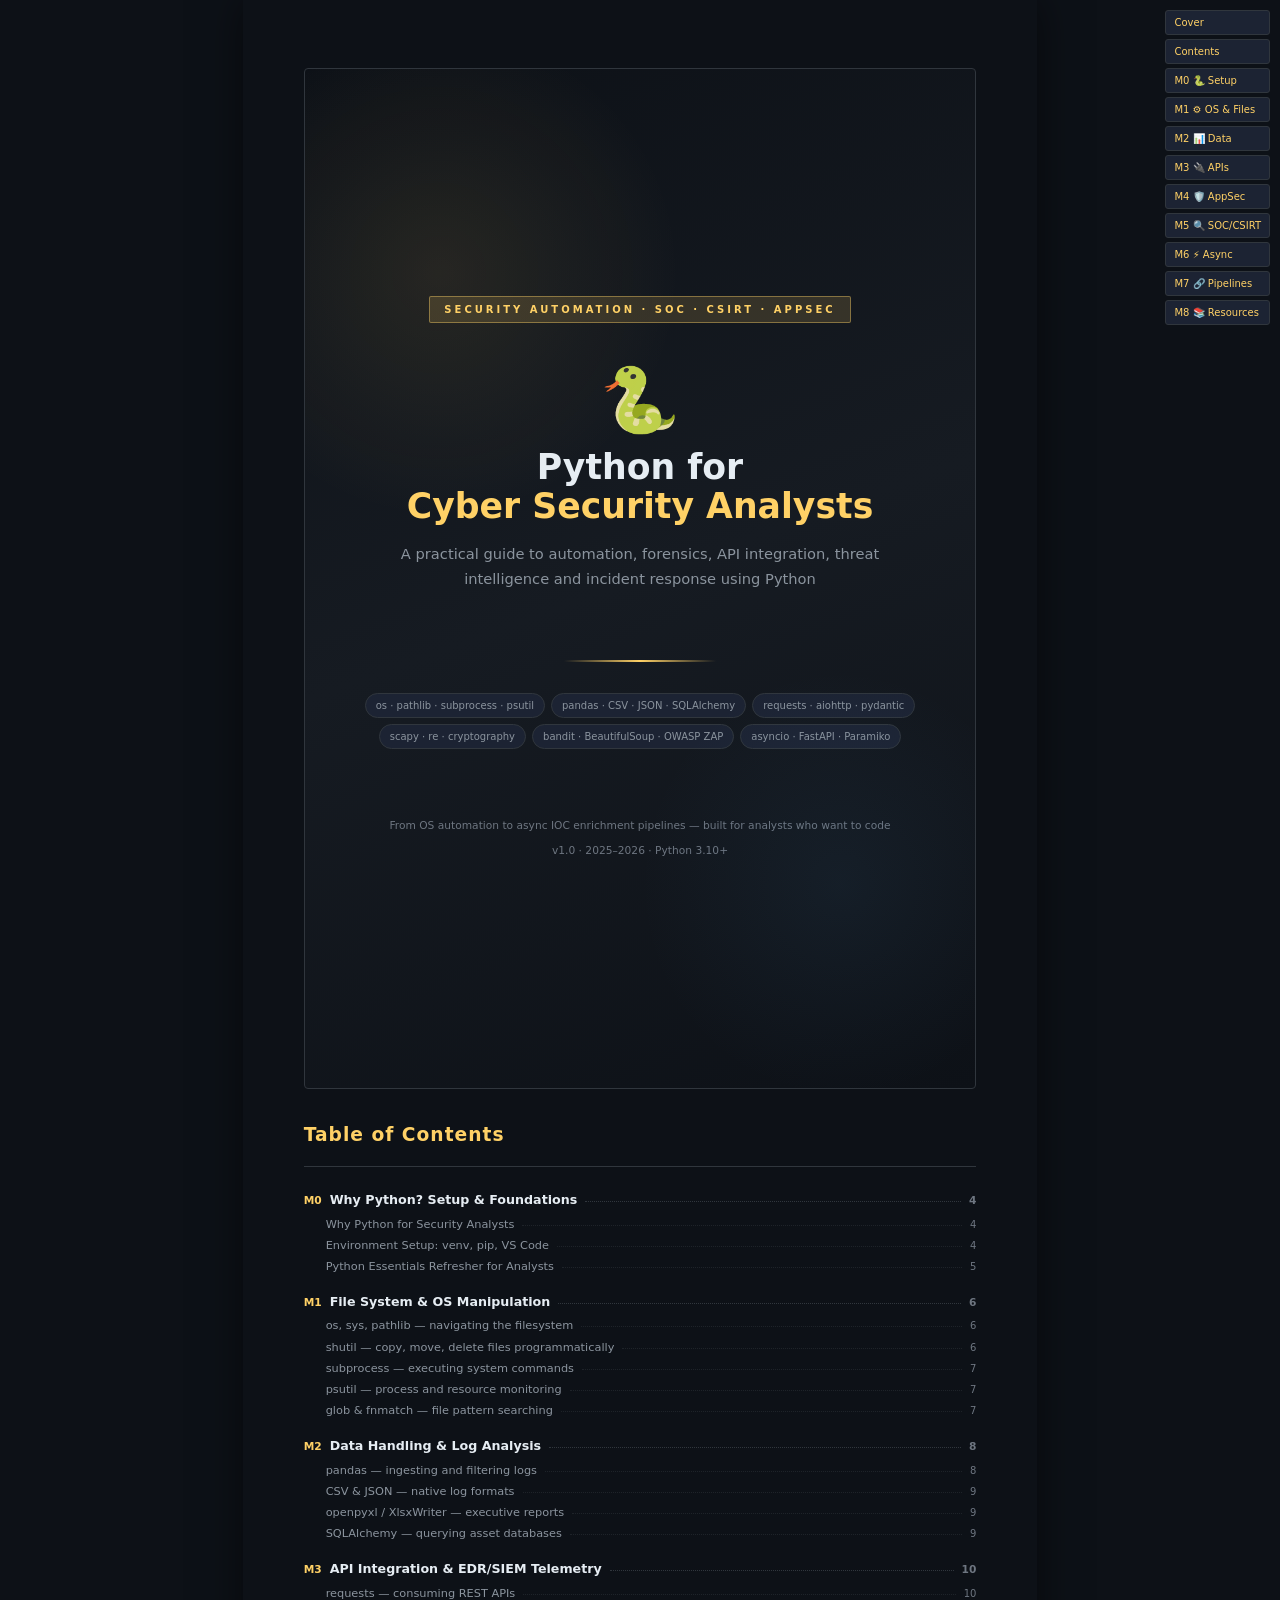
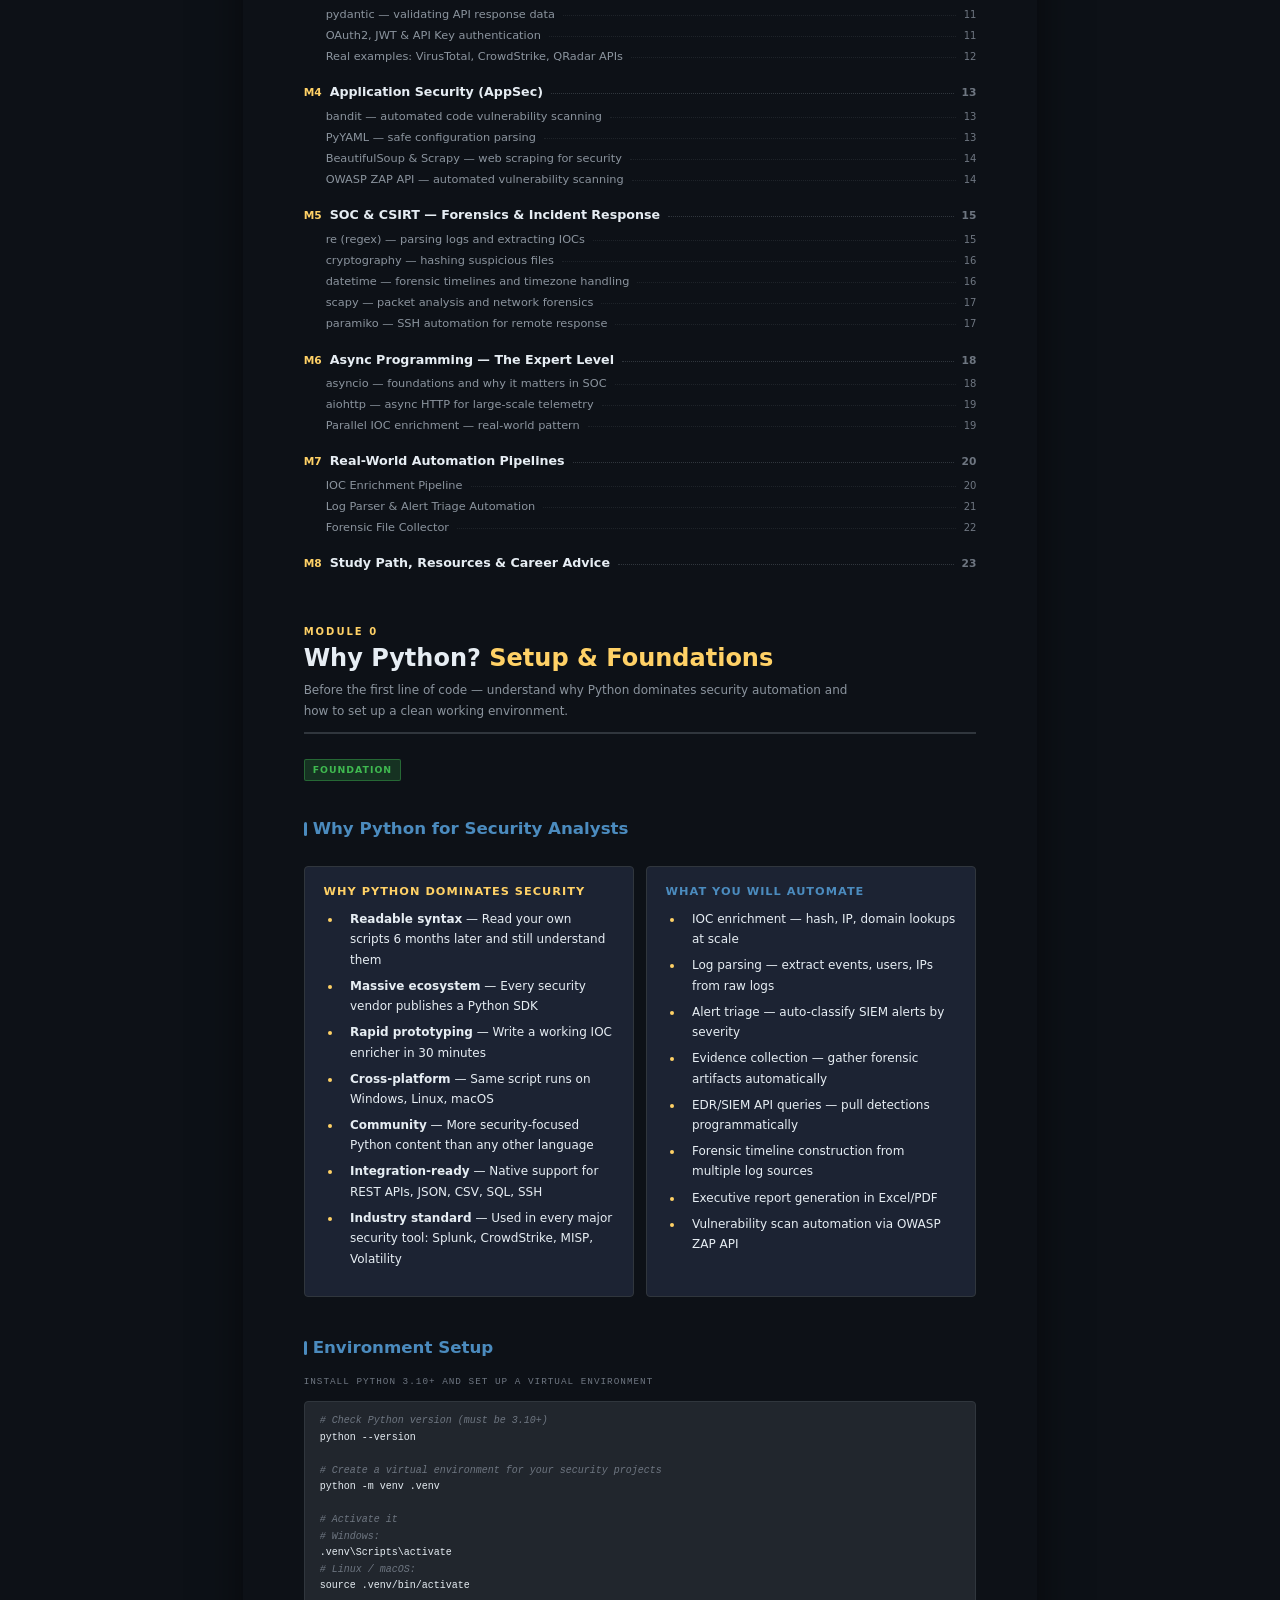
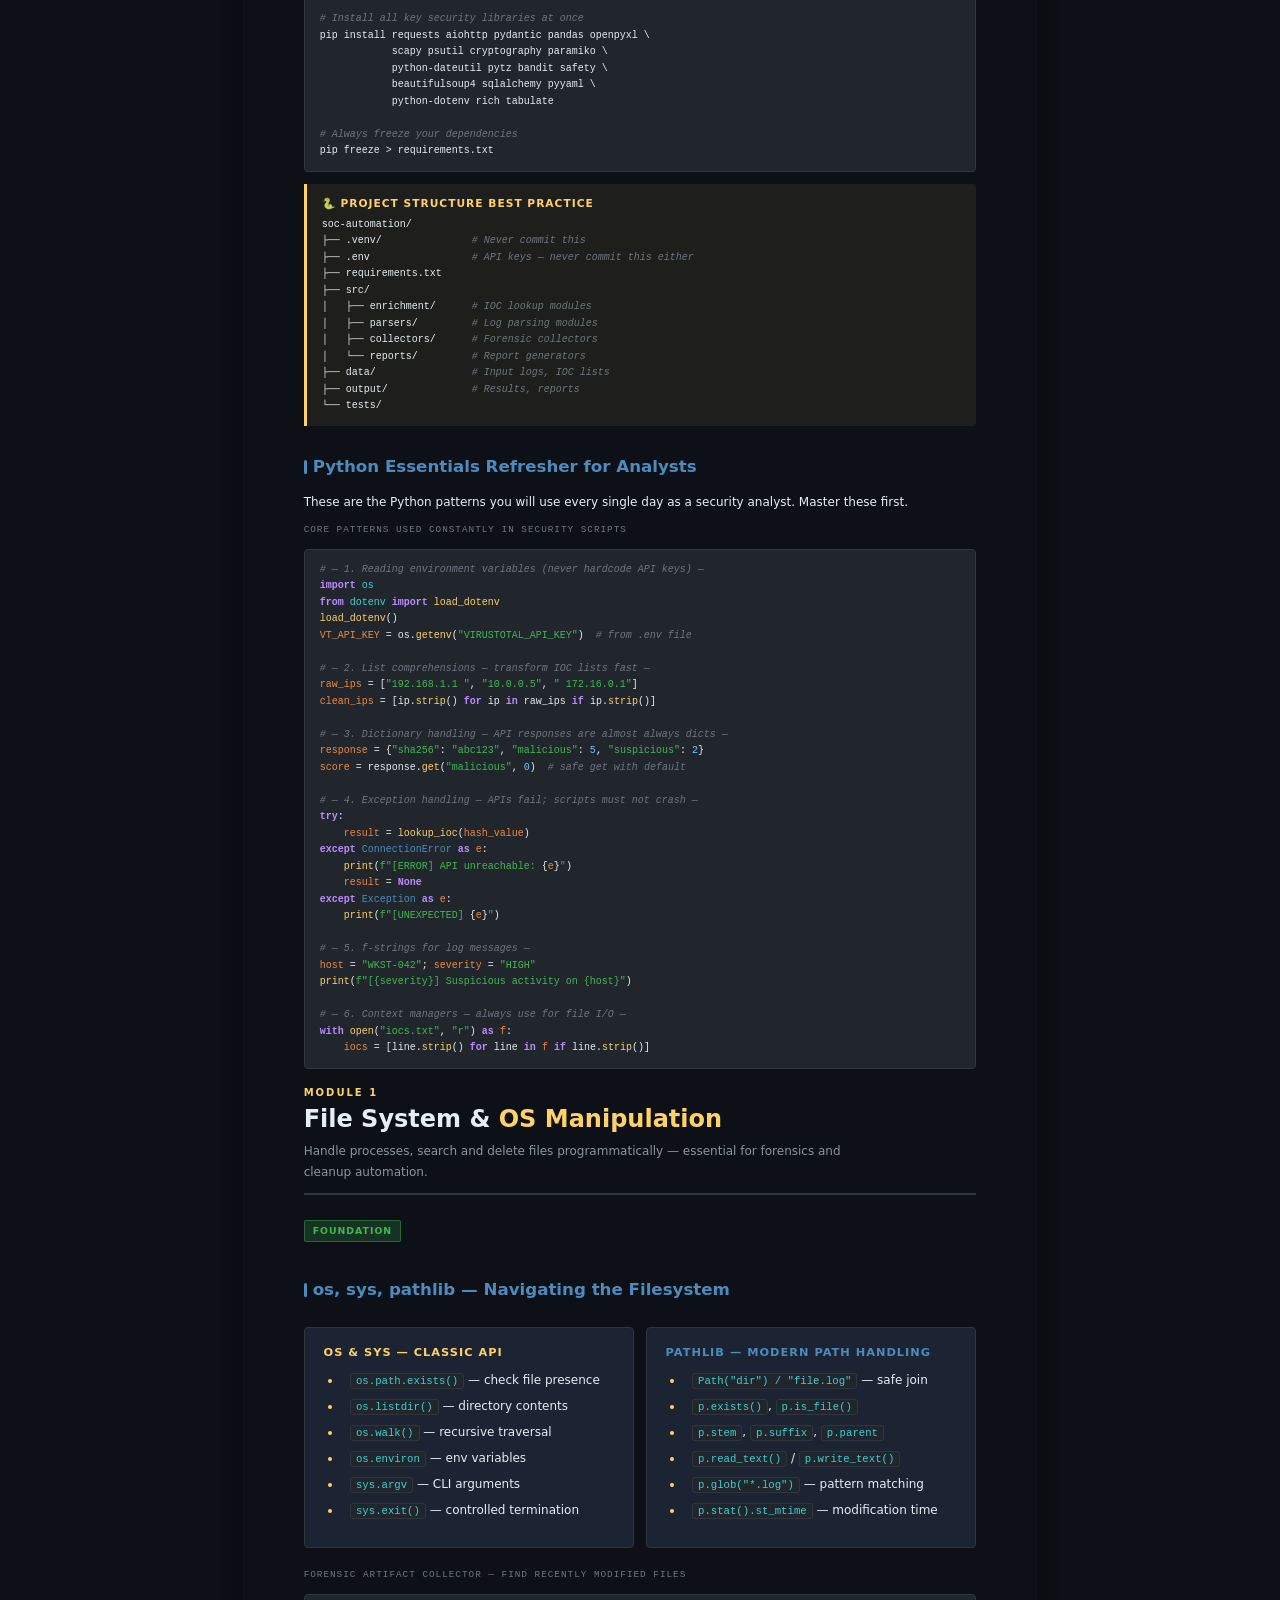
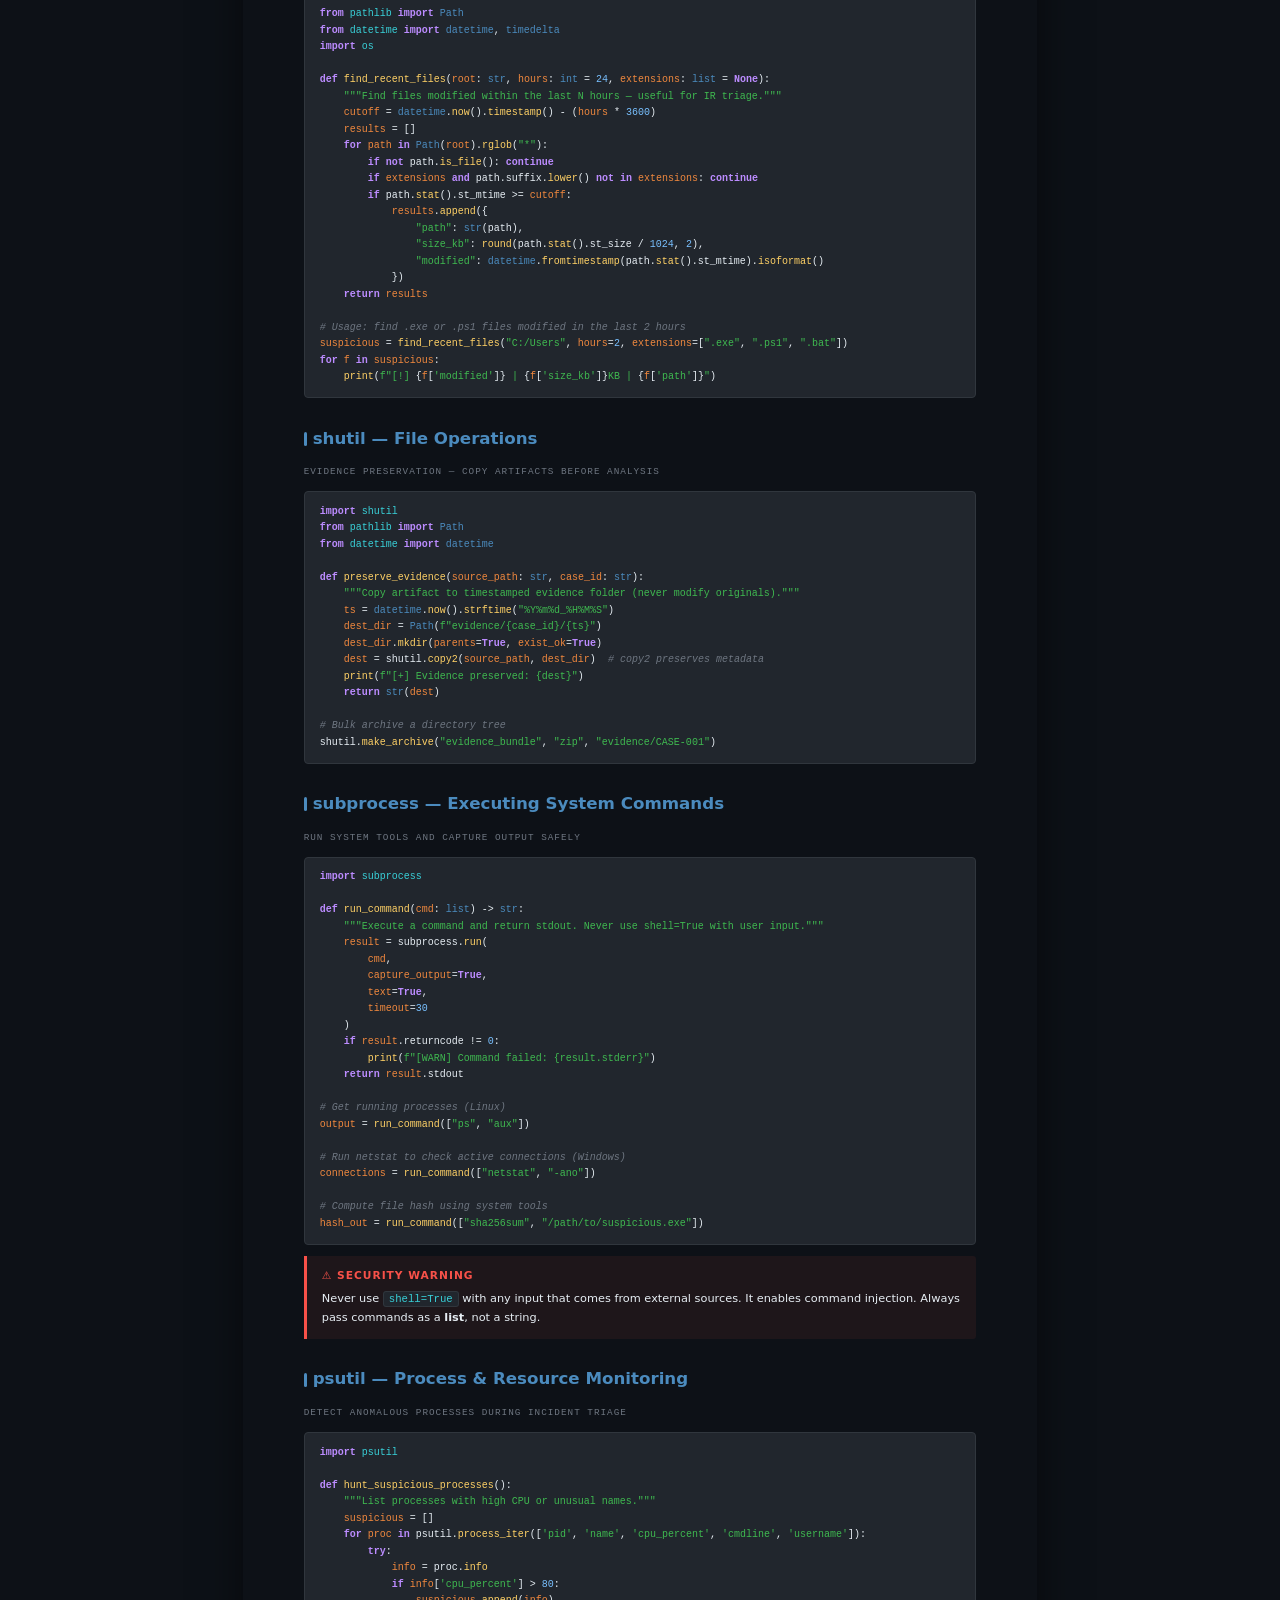
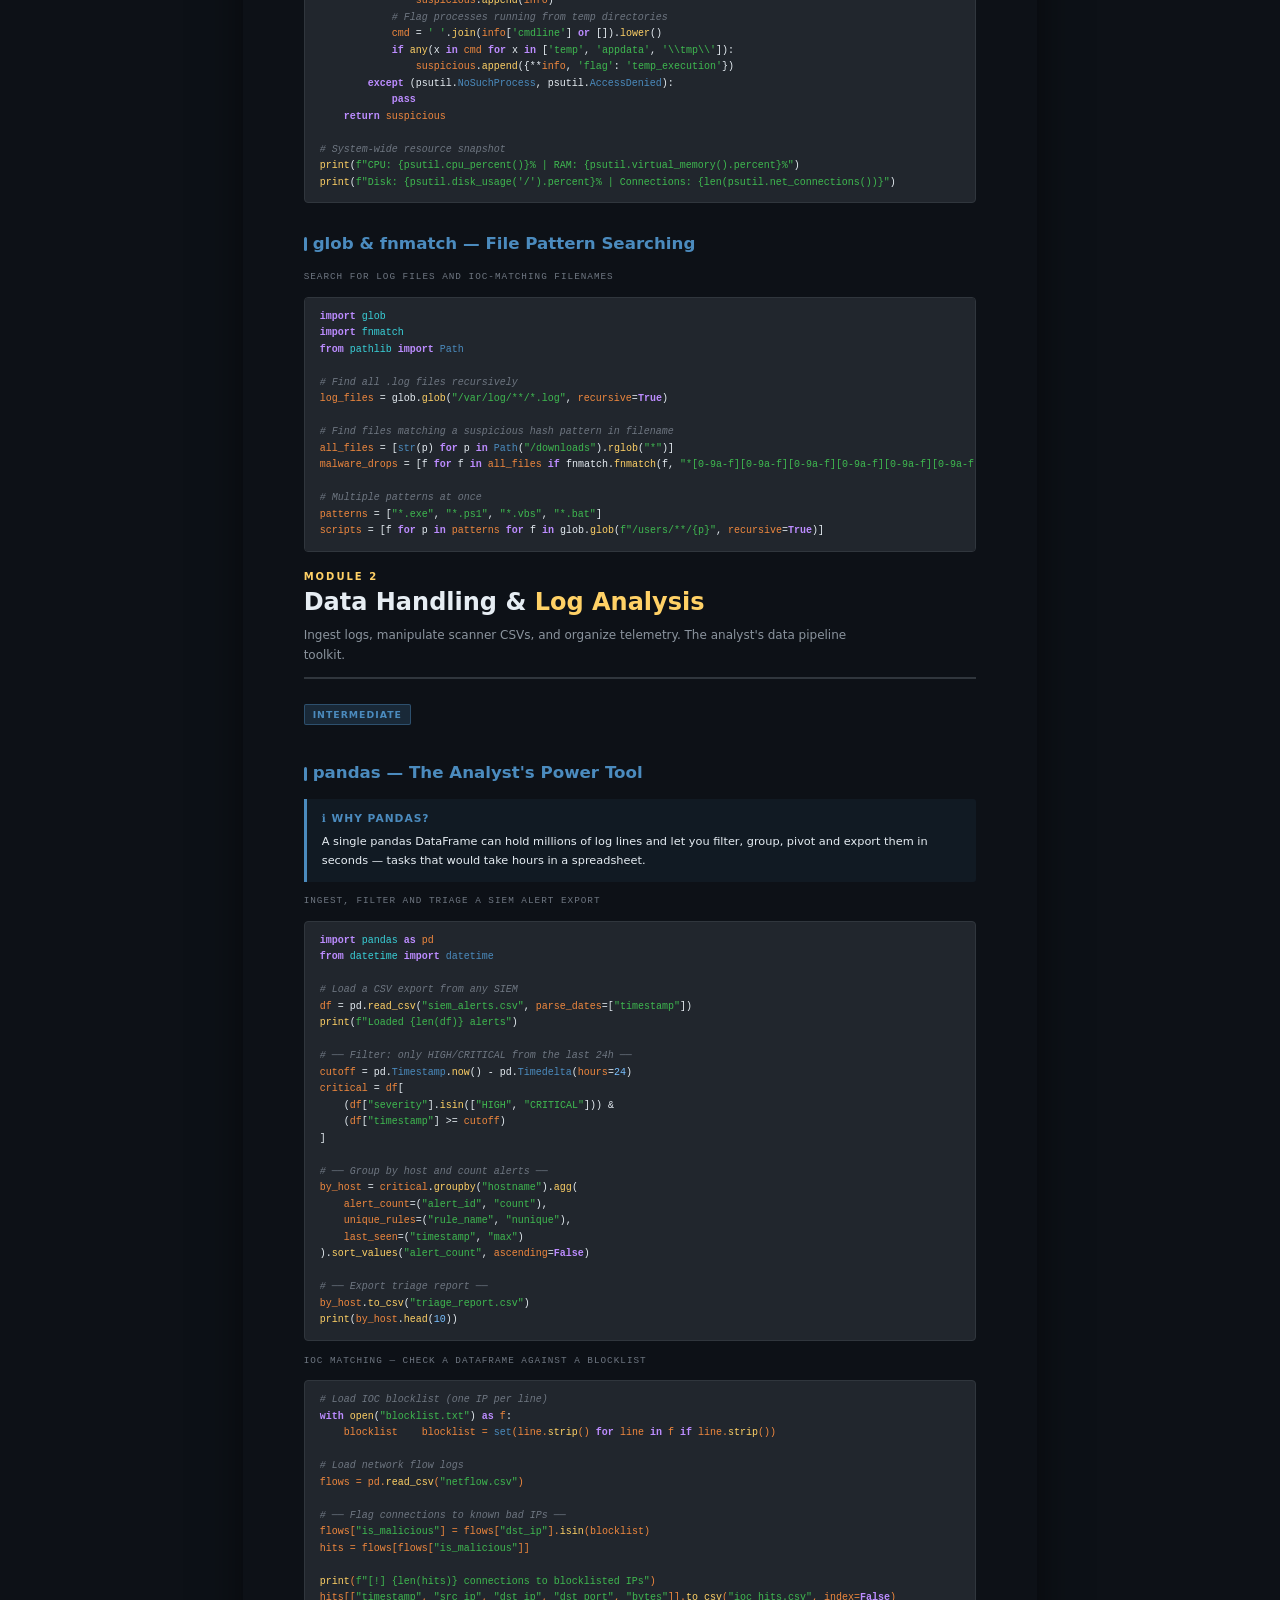
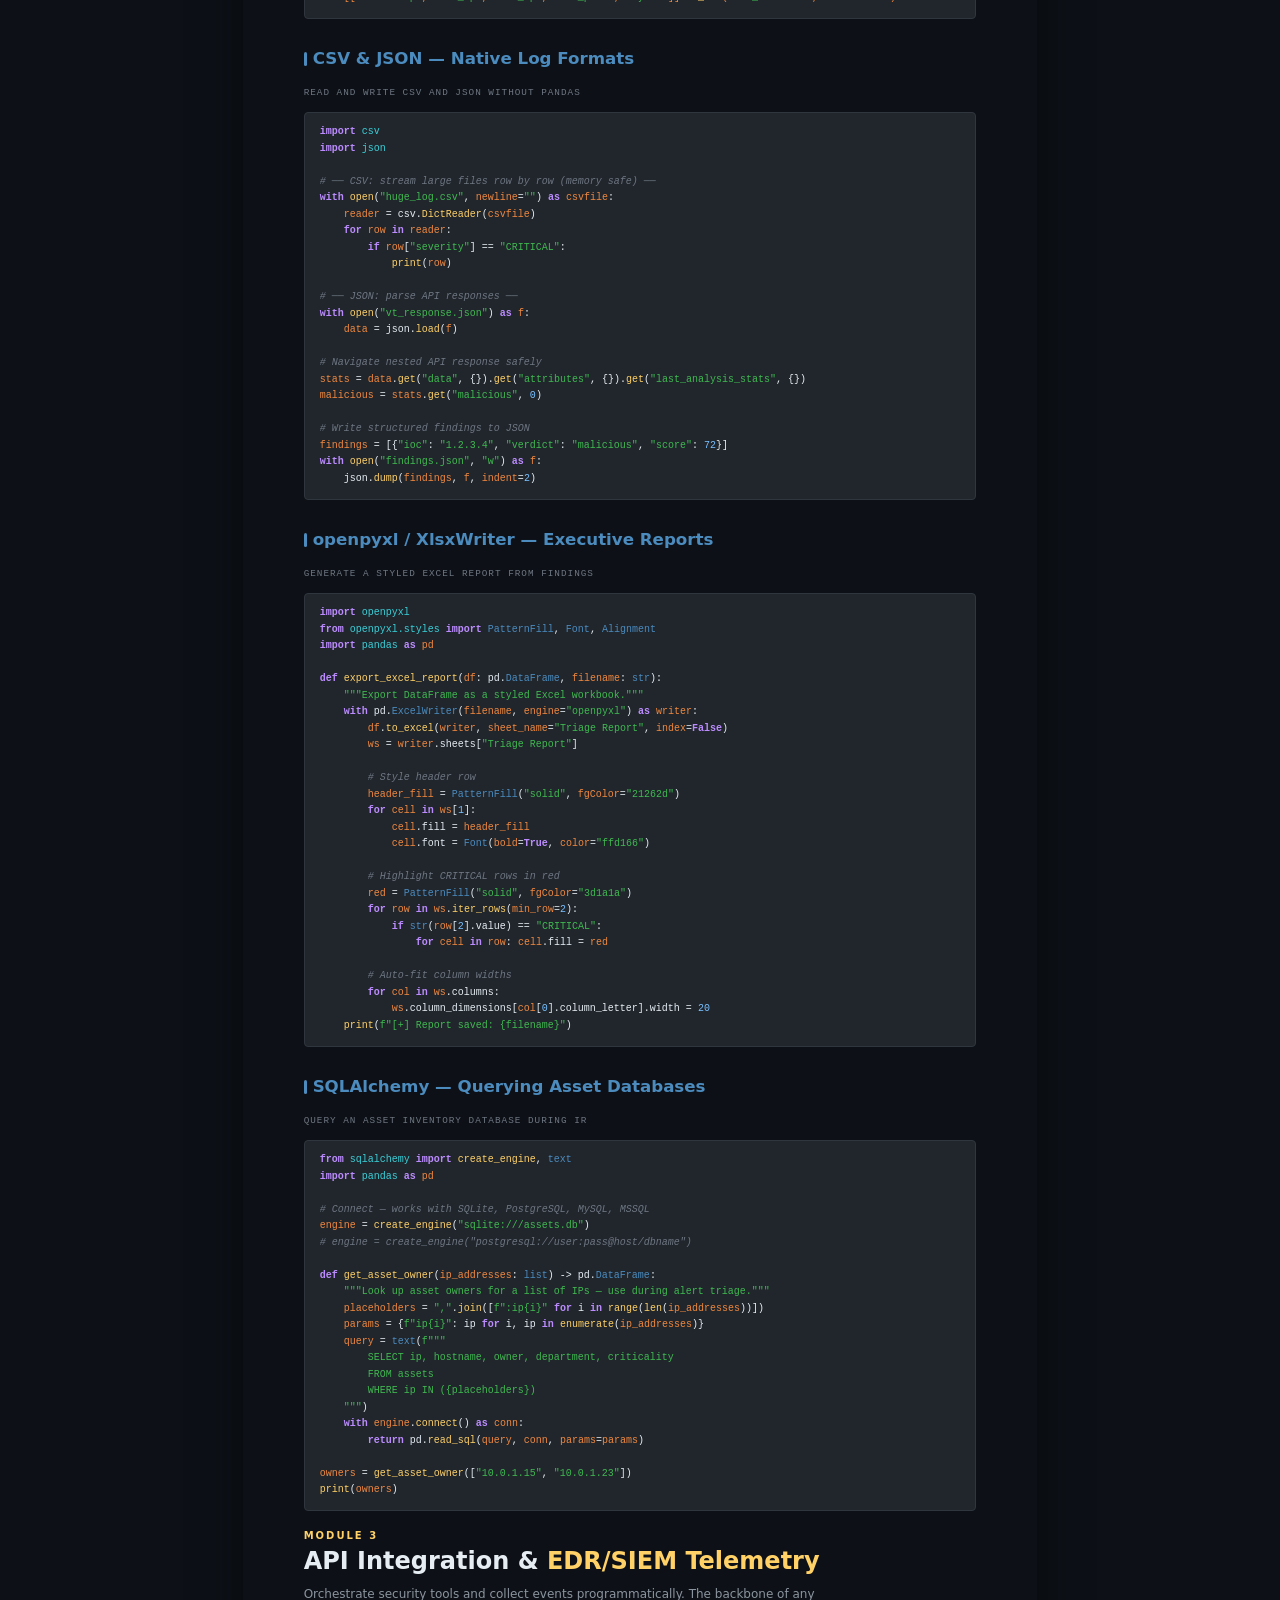
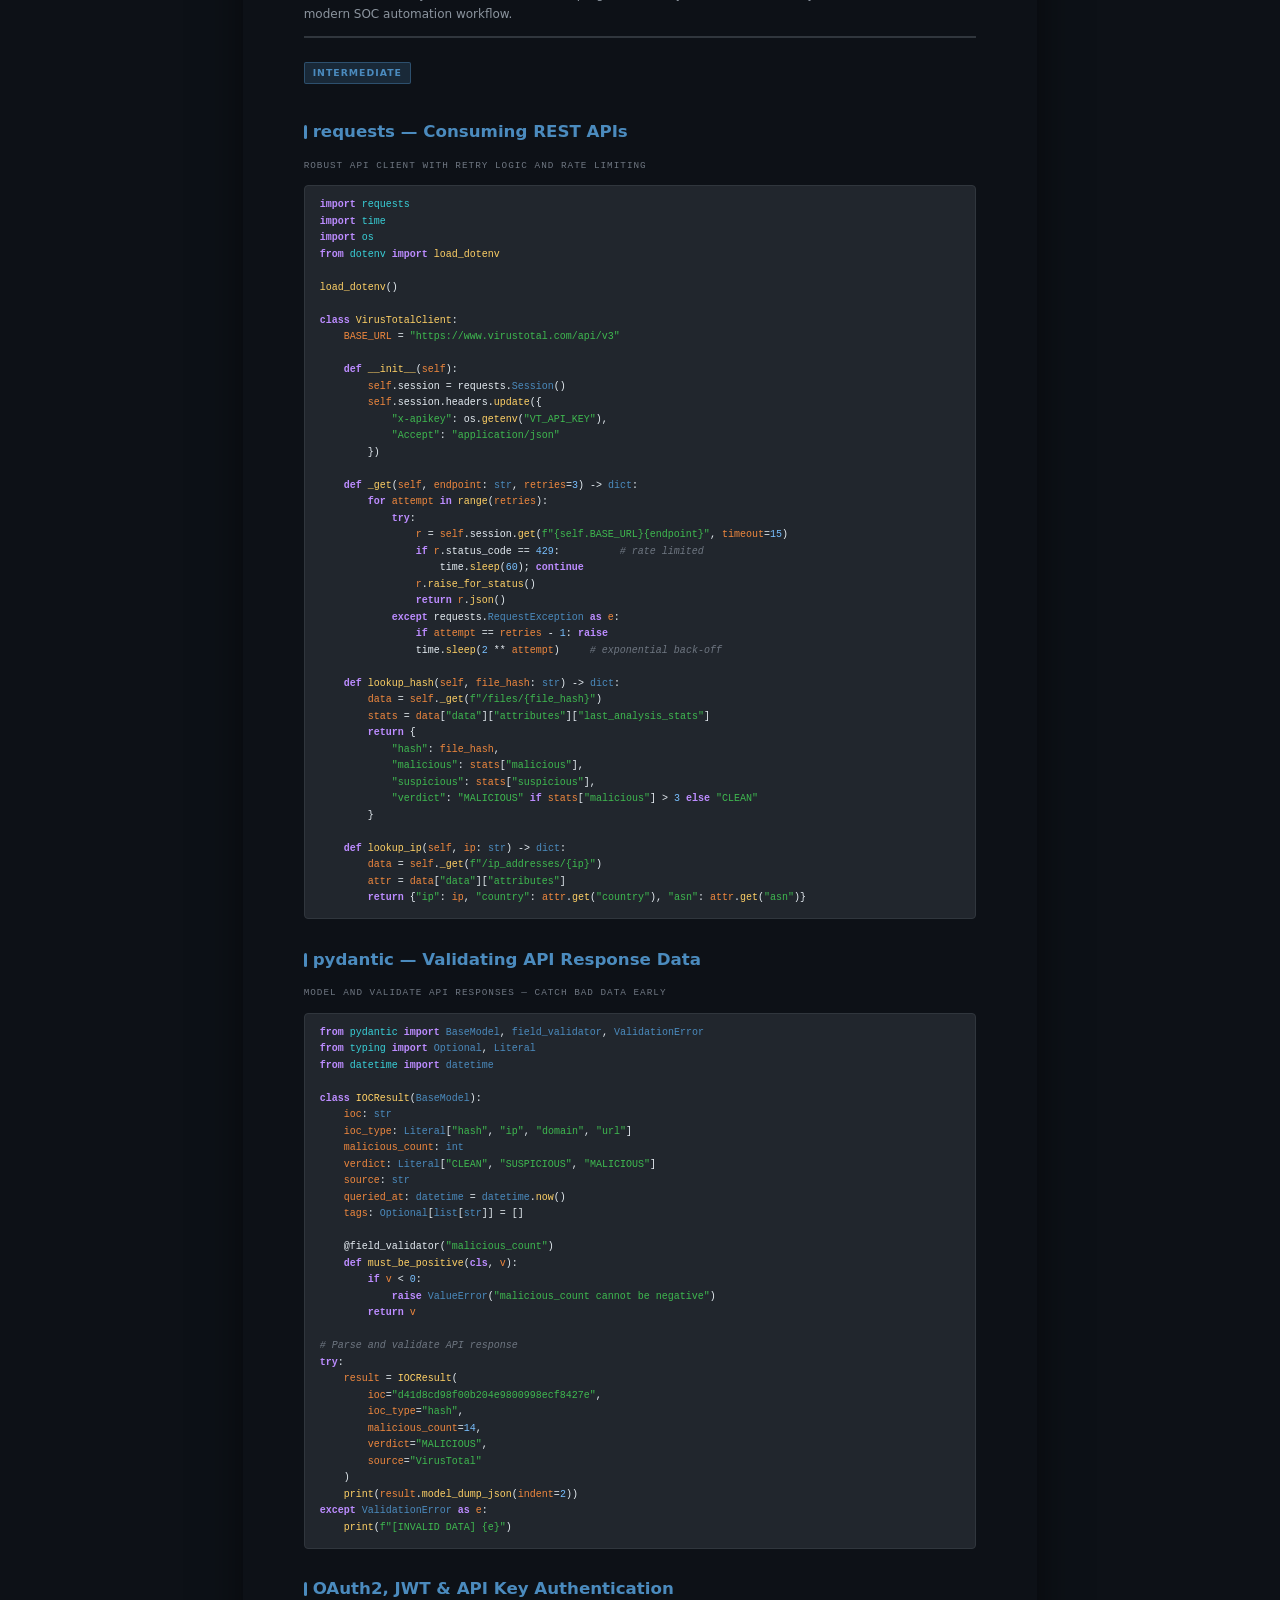
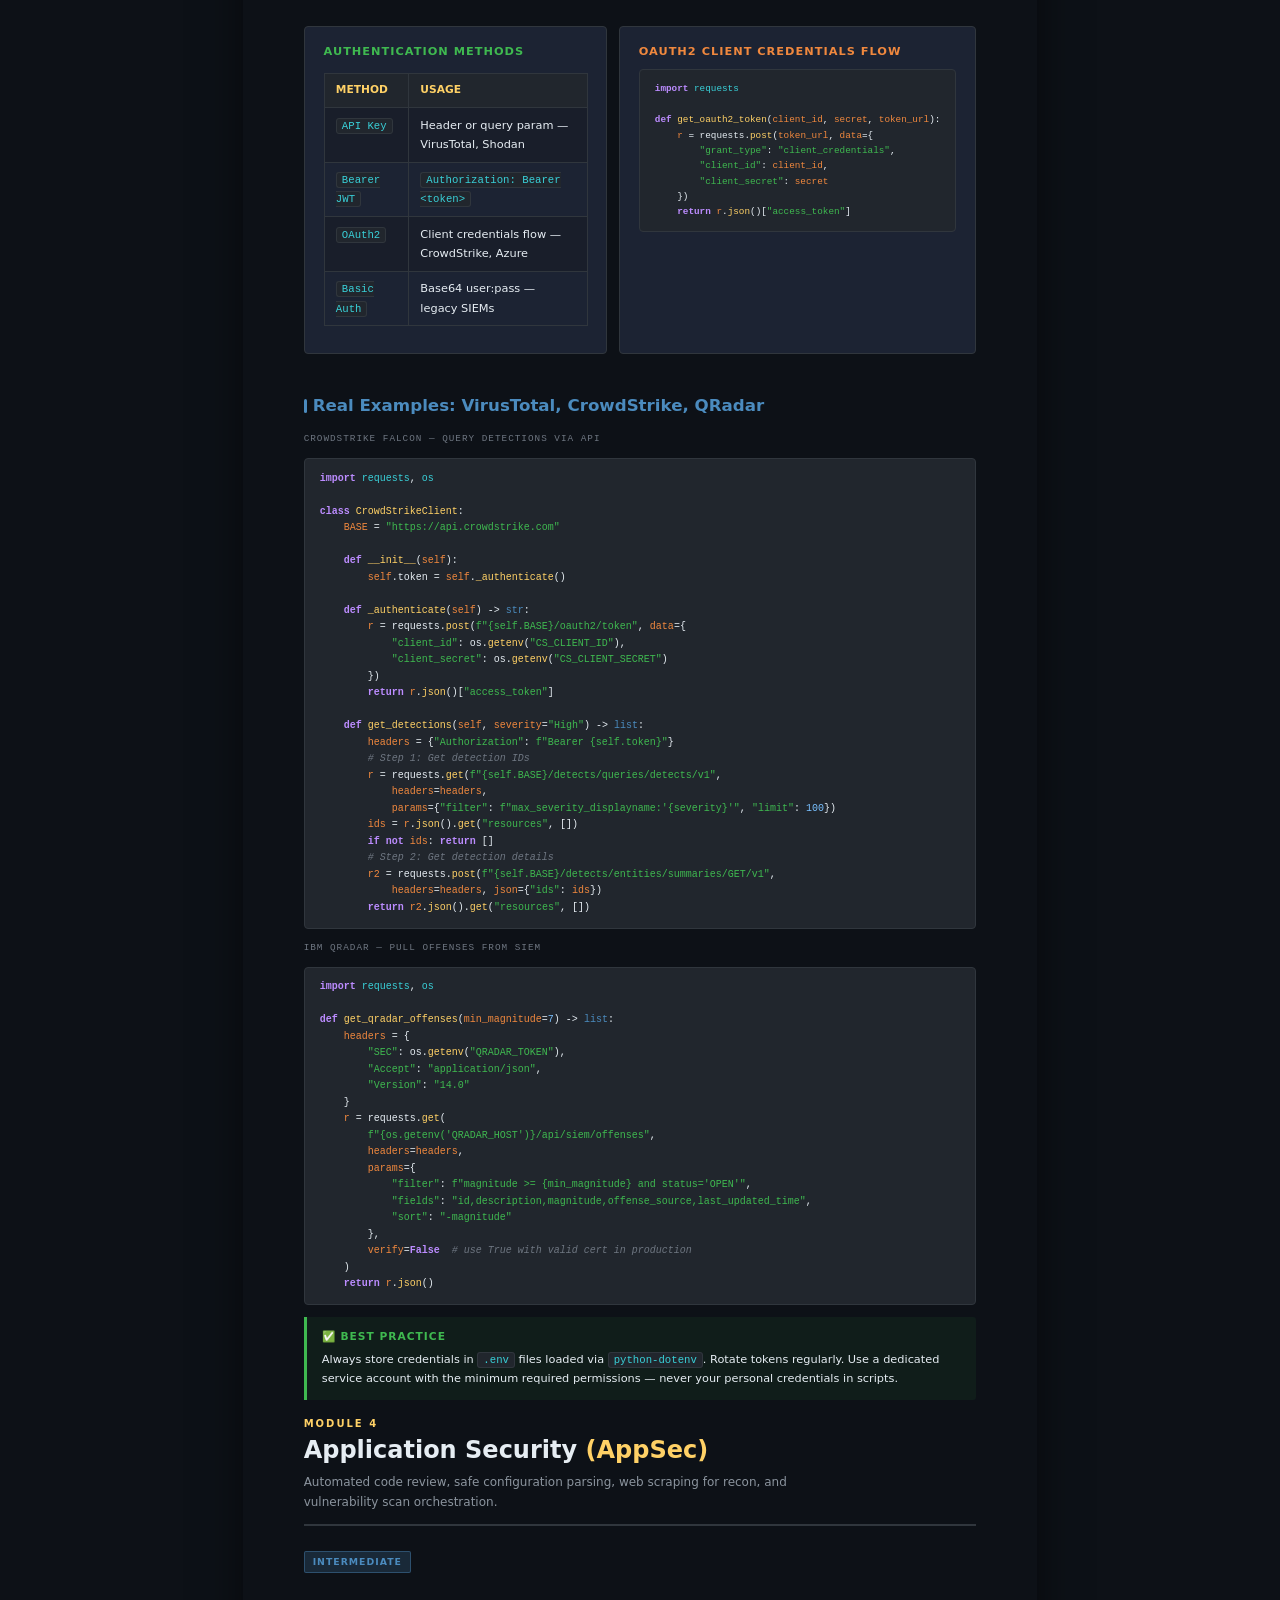
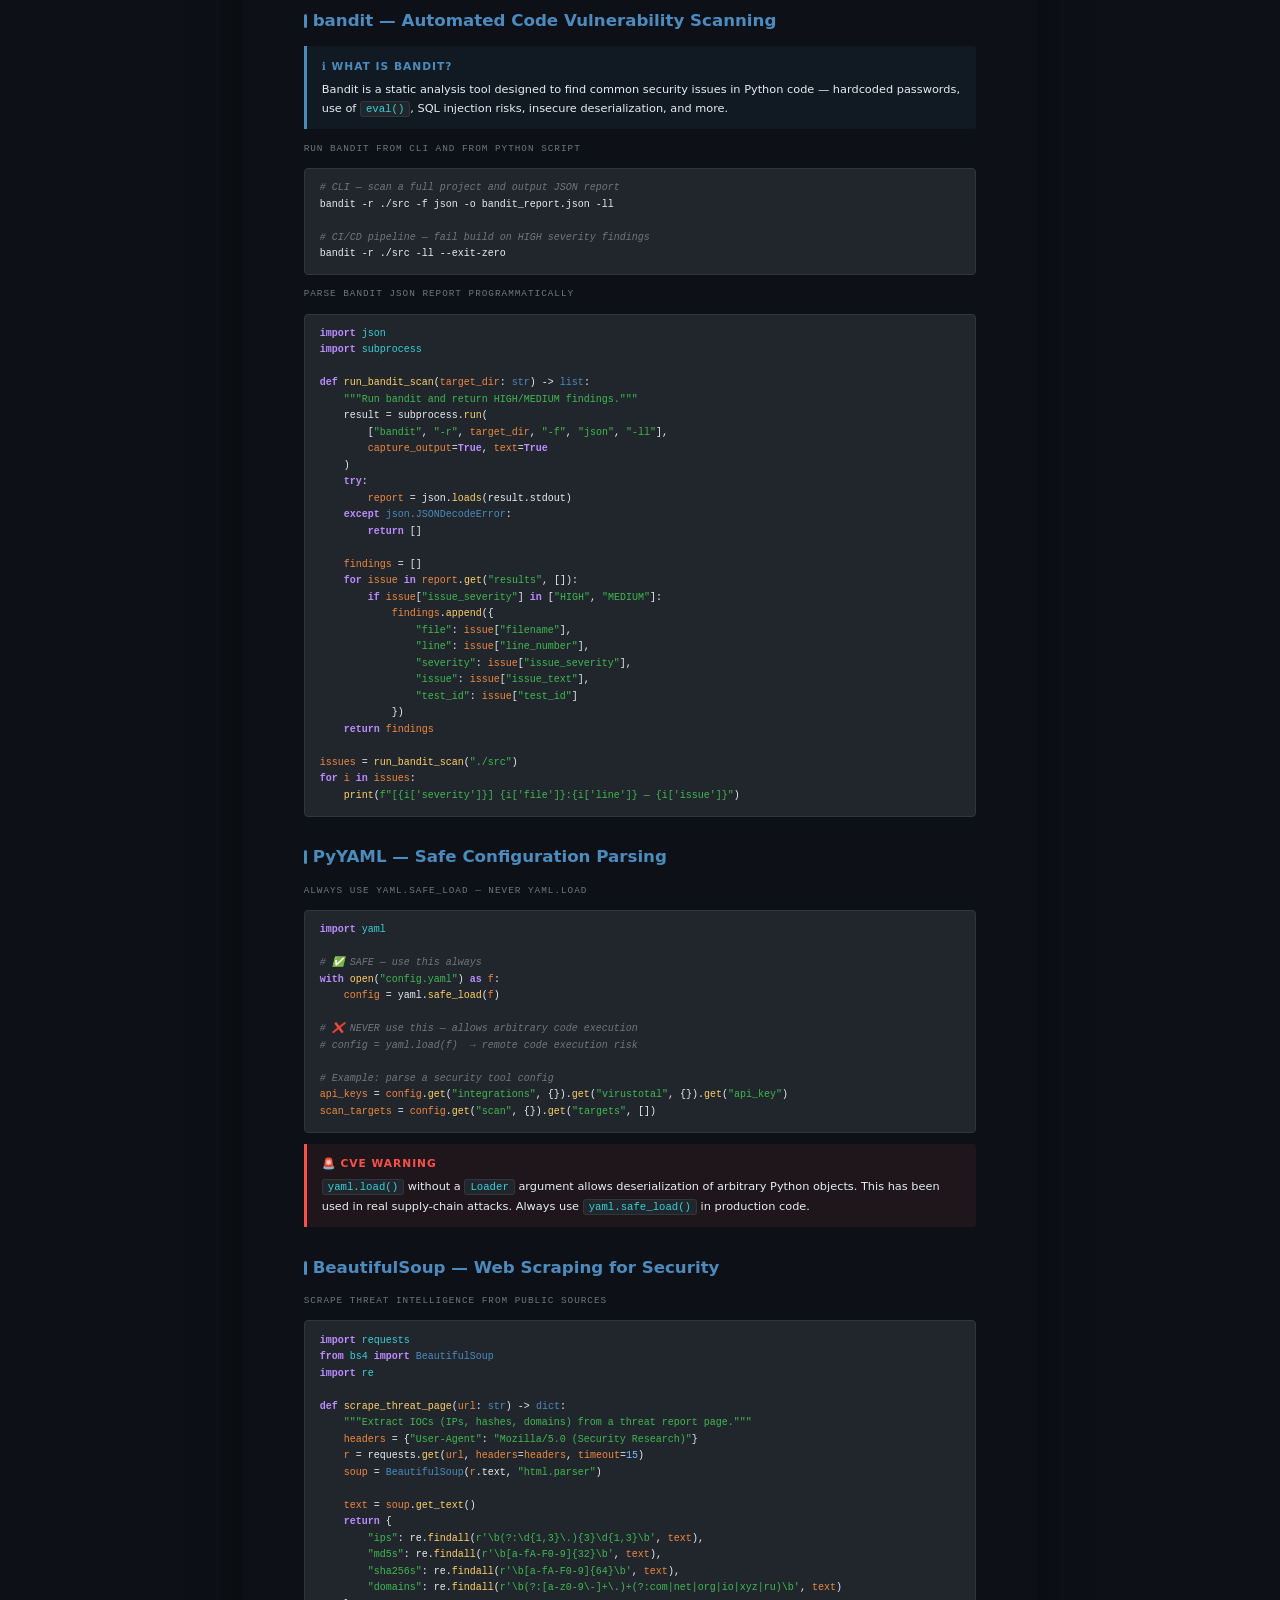
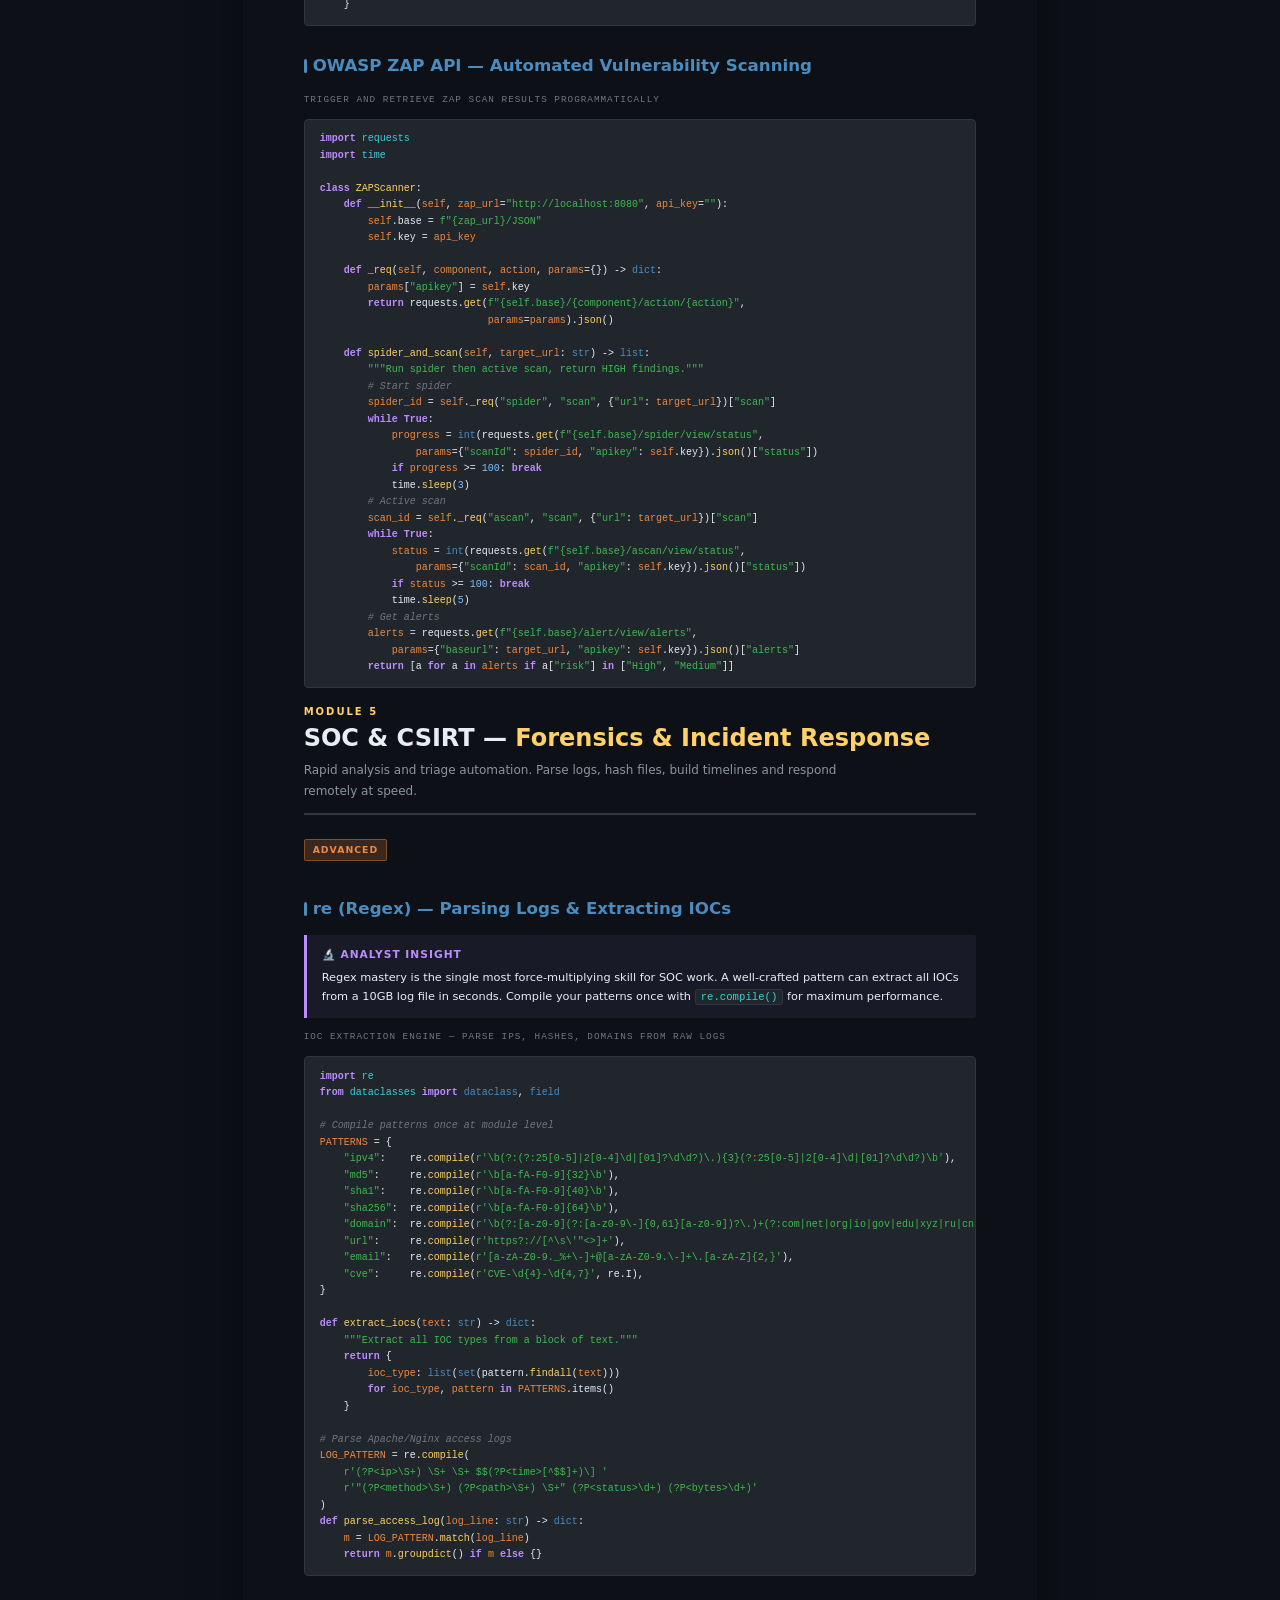
==== index.html @ 4478fe4a "Add index.html" ====
<!DOCTYPE html>
<html lang="en">
<head>
<meta charset="UTF-8">
<meta name="viewport" content="width=device-width, initial-scale=1.0">
<title>Python for Cyber Security Analysts</title>
<style>
  *, *::before, *::after { box-sizing: border-box; margin: 0; padding: 0; }

  :root {
    --bg-primary:    #0d1117;
    --bg-secondary:  #161b22;
    --bg-card:       #1c2333;
    --bg-highlight:  #21262d;
    --accent-py:     #ffd166;
    --accent-blue:   #4b8bbe;
    --accent-green:  #3fb950;
    --accent-orange: #f0883e;
    --accent-red:    #f85149;
    --accent-purple: #bc8cff;
    --accent-cyan:   #39d0d8;
    --accent-yellow: #ffd166;
    --text-primary:  #e6edf3;
    --text-secondary:#8b949e;
    --text-muted:    #6e7681;
    --border:        #30363d;
    --font-main:     'Segoe UI', system-ui, -apple-system, sans-serif;
    --font-mono:     'Cascadia Code', 'Fira Code', 'Consolas', monospace;
  }

  html { font-size: 10.5pt; }
  body {
    background: var(--bg-primary);
    color: var(--text-primary);
    font-family: var(--font-main);
    line-height: 1.7;
    -webkit-print-color-adjust: exact;
    print-color-adjust: exact;
  }

  @page { size: A4; margin: 18mm 16mm 18mm 16mm; }

  @media print {
    body { background: #0d1117 !important; color: #e6edf3 !important; }
    .no-print { display: none !important; }
    .page-break { page-break-before: always; break-before: page; }
    .avoid-break { page-break-inside: avoid; break-inside: avoid; }
    a { color: var(--accent-py) !important; text-decoration: none; }
    .cover { page-break-after: always; break-after: page; }
  }

  .book { max-width: 210mm; margin: 0 auto; padding: 18mm 16mm; }

  /* ===== COVER ===== */
  .cover {
    min-height: 270mm;
    display: flex; flex-direction: column;
    justify-content: center; align-items: center; text-align: center;
    background: linear-gradient(160deg, #0d1117 0%, #161b22 50%, #0d1117 100%);
    border: 1px solid var(--border); border-radius: 4px;
    padding: 20mm 12mm; position: relative; overflow: hidden;
  }
  .cover::before {
    content: ''; position: absolute; inset: 0;
    background:
      radial-gradient(ellipse 60% 40% at 20% 20%, rgba(255,209,102,0.09) 0%, transparent 60%),
      radial-gradient(ellipse 50% 35% at 80% 80%, rgba(75,139,190,0.08) 0%, transparent 60%);
    pointer-events: none;
  }
  .cover-badge {
    display: inline-block;
    background: rgba(255,209,102,0.15); border: 1px solid rgba(255,209,102,0.4);
    color: var(--accent-py); font-size: 7.5pt; font-weight: 700;
    letter-spacing: 3px; text-transform: uppercase;
    padding: 4px 14px; border-radius: 2px; margin-bottom: 12mm;
  }
  .cover-title { font-size: 26pt; font-weight: 800; line-height: 1.15; color: var(--text-primary); margin-bottom: 4mm; }
  .cover-title span { color: var(--accent-py); }
  .cover-subtitle { font-size: 11pt; color: var(--text-secondary); margin-bottom: 10mm; max-width: 135mm; }
  .cover-divider { width: 40mm; height: 2px; background: linear-gradient(90deg, transparent, var(--accent-py), transparent); margin: 8mm auto; }
  .cover-pills { display: flex; flex-wrap: wrap; gap: 6px; justify-content: center; margin-bottom: 12mm; }
  .cover-pill { background: var(--bg-card); border: 1px solid var(--border); color: var(--text-secondary); font-size: 7.5pt; padding: 3px 10px; border-radius: 20px; }
  .cover-snake { font-size: 48pt; margin-bottom: 4mm; line-height: 1; }
  .cover-meta { font-size: 8pt; color: var(--text-muted); margin-top: 6mm; }
  .cover-version { font-size: 8pt; color: var(--text-muted); margin-top: 2mm; }

  /* ===== TOC ===== */
  .toc-page { padding: 8mm 0; }
  .toc-title { font-size: 14pt; font-weight: 700; color: var(--accent-py); border-bottom: 1px solid var(--border); padding-bottom: 4mm; margin-bottom: 6mm; letter-spacing: 1px; }
  .toc-module { margin-bottom: 4mm; }
  .toc-module-header { display: flex; align-items: baseline; gap: 4px; font-weight: 700; font-size: 9.5pt; color: var(--text-primary); margin-bottom: 1mm; }
  .toc-module-num { color: var(--accent-py); min-width: 22px; font-size: 8pt; }
  .toc-module-dot { flex: 1; border-bottom: 1px dotted var(--border); margin: 0 4px; position: relative; bottom: 2px; }
  .toc-module-page { color: var(--text-muted); font-size: 8pt; }
  .toc-items { padding-left: 22px; }
  .toc-item { display: flex; align-items: baseline; gap: 4px; font-size: 8.5pt; color: var(--text-secondary); margin-bottom: 0.5mm; }
  .toc-item-dot { flex: 1; border-bottom: 1px dotted rgba(48,54,61,0.5); margin: 0 4px; position: relative; bottom: 2px; }
  .toc-item-page { color: var(--text-muted); font-size: 7.5pt; }

  /* ===== MODULE HEADERS ===== */
  .module-header { margin-bottom: 6mm; padding-bottom: 3mm; border-bottom: 2px solid var(--border); }
  .module-number { display: inline-block; font-size: 7.5pt; font-weight: 700; letter-spacing: 2px; text-transform: uppercase; color: var(--accent-py); margin-bottom: 1mm; }
  .module-title { font-size: 18pt; font-weight: 800; color: var(--text-primary); line-height: 1.2; }
  .module-title span { color: var(--accent-py); }
  .module-desc { font-size: 9pt; color: var(--text-secondary); margin-top: 2mm; max-width: 145mm; }

  h2 { font-size: 12.5pt; font-weight: 700; color: var(--accent-blue); margin: 7mm 0 3mm; display: flex; align-items: center; gap: 6px; }
  h2::before { content: ''; display: inline-block; width: 3px; height: 14px; background: var(--accent-blue); border-radius: 2px; flex-shrink: 0; }
  h3 { font-size: 10.5pt; font-weight: 700; color: var(--accent-cyan); margin: 5mm 0 2mm; }
  h4 { font-size: 9.5pt; font-weight: 700; color: var(--accent-py); margin: 4mm 0 1.5mm; }
  p { margin-bottom: 2.5mm; font-size: 9pt; color: var(--text-primary); }
  ul, ol { margin: 2mm 0 3mm 5mm; font-size: 9pt; }
  li { margin-bottom: 1.5mm; color: var(--text-primary); padding-left: 2mm; }
  ul li::marker { color: var(--accent-py); }
  ol li::marker { color: var(--accent-py); font-weight: 700; }

  /* ===== CARDS ===== */
  .card { background: var(--bg-card); border: 1px solid var(--border); border-radius: 4px; padding: 4mm 5mm; margin: 3mm 0; }
  .card-title { font-size: 8.5pt; font-weight: 700; text-transform: uppercase; letter-spacing: 1px; margin-bottom: 2mm; }

  /* ===== CALLOUTS ===== */
  .callout { border-left: 3px solid; padding: 3mm 4mm; margin: 3mm 0; border-radius: 0 3px 3px 0; font-size: 8.5pt; }
  .callout-tip    { border-color: var(--accent-green);  background: rgba(63,185,80,0.07);   }
  .callout-warn   { border-color: var(--accent-orange); background: rgba(240,136,62,0.07);  }
  .callout-danger { border-color: var(--accent-red);    background: rgba(248,81,73,0.07);   }
  .callout-info   { border-color: var(--accent-blue);   background: rgba(75,139,190,0.07);  }
  .callout-py     { border-color: var(--accent-py);     background: rgba(255,209,102,0.07); }
  .callout-expert { border-color: var(--accent-purple); background: rgba(188,140,255,0.07); }
  .callout-icon { font-weight: 700; margin-bottom: 1mm; display: block; font-size: 8pt; text-transform: uppercase; letter-spacing: 1px; }
  .callout-tip    .callout-icon { color: var(--accent-green);  }
  .callout-warn   .callout-icon { color: var(--accent-orange); }
  .callout-danger .callout-icon { color: var(--accent-red);    }
  .callout-info   .callout-icon { color: var(--accent-blue);   }
  .callout-py     .callout-icon { color: var(--accent-py);     }
  .callout-expert .callout-icon { color: var(--accent-purple); }

  /* ===== CODE ===== */
  code { font-family: var(--font-mono); font-size: 8pt; background: var(--bg-highlight); color: var(--accent-cyan); padding: 1px 5px; border-radius: 3px; border: 1px solid var(--border); }
  pre {
    background: var(--bg-highlight);
    border: 1px solid var(--border);
    border-radius: 4px;
    padding: 3mm 4mm;
    margin: 3mm 0;
    font-family: var(--font-mono);
    font-size: 7.5pt;
    line-height: 1.65;
    color: #e6edf3;
    overflow-x: auto;
    position: relative;
  }
  pre .c  { color: #6e7681; font-style: italic; }
  pre .k  { color: var(--accent-purple); font-weight: 600; }
  pre .s  { color: var(--accent-green); }
  pre .n  { color: var(--accent-orange); }
  pre .f  { color: var(--accent-py); }
  pre .b  { color: var(--accent-blue); }
  pre .m  { color: var(--accent-cyan); }
  pre .o  { color: #e6edf3; }
  pre .num{ color: #79c0ff; }

  .pre-label {
    display: block; font-size: 7pt; color: var(--text-muted);
    text-transform: uppercase; letter-spacing: 1px;
    margin-bottom: 1mm; font-family: var(--font-mono);
  }

  /* ===== TABLES ===== */
  table { width: 100%; border-collapse: collapse; font-size: 8.5pt; margin: 3mm 0; }
  th { background: var(--bg-highlight); color: var(--accent-py); text-align: left; padding: 2mm 3mm; border: 1px solid var(--border); font-size: 8pt; text-transform: uppercase; }
  td { padding: 2mm 3mm; border: 1px solid var(--border); color: var(--text-primary); vertical-align: top; }
  tr:nth-child(even) td { background: rgba(22,27,34,0.5); }

  /* ===== GRIDS ===== */
  .cols-2 { display: grid; grid-template-columns: 1fr 1fr; gap: 3mm; margin: 2mm 0; }
  .cols-3 { display: grid; grid-template-columns: 1fr 1fr 1fr; gap: 3mm; margin: 2mm 0; }

  /* ===== LEVEL BADGES ===== */
  .level-badge { display: inline-block; font-size: 7pt; font-weight: 700; text-transform: uppercase; letter-spacing: 1px; padding: 2px 8px; border-radius: 2px; margin-bottom: 2mm; }
  .level-foundation    { background: rgba(63,185,80,0.2);   color: var(--accent-green);  border: 1px solid rgba(63,185,80,0.4);   }
  .level-intermediate  { background: rgba(75,139,190,0.2);  color: var(--accent-blue);   border: 1px solid rgba(75,139,190,0.4);  }
  .level-advanced      { background: rgba(240,136,62,0.2);  color: var(--accent-orange); border: 1px solid rgba(240,136,62,0.4);  }
  .level-expert        { background: rgba(188,140,255,0.2); color: var(--accent-purple); border: 1px solid rgba(188,140,255,0.4); }

  /* ===== ROADMAP ===== */
  .roadmap { position: relative; margin: 4mm 0; padding-left: 8mm; border-left: 2px solid var(--border); }
  .roadmap-item { position: relative; margin-bottom: 5mm; padding-left: 6mm; }
  .roadmap-item::before { content: ''; position: absolute; left: -10mm; top: 3px; width: 10px; height: 10px; border-radius: 50%; border: 2px solid; background: var(--bg-primary); }
  .roadmap-item.foundation::before   { border-color: var(--accent-green);  }
  .roadmap-item.intermediate::before { border-color: var(--accent-blue);   }
  .roadmap-item.advanced::before     { border-color: var(--accent-orange); }
  .roadmap-item.expert::before       { border-color: var(--accent-purple); }
  .roadmap-title { font-weight: 700; font-size: 9.5pt; margin-bottom: 1mm; }
  .roadmap-desc  { font-size: 8.5pt; color: var(--text-secondary); }

  /* ===== TOOL TAGS ===== */
  .tag { display: inline-block; font-size: 7pt; font-weight: 700; padding: 2px 7px; border-radius: 2px; margin: 1px 2px; border: 1px solid; font-family: var(--font-mono); }
  .tag-lib     { background: rgba(255,209,102,0.15); color: var(--accent-py);     border-color: rgba(255,209,102,0.4); }
  .tag-builtin { background: rgba(75,139,190,0.15);  color: var(--accent-blue);   border-color: rgba(75,139,190,0.4);  }
  .tag-domain  { background: rgba(63,185,80,0.15);   color: var(--accent-green);  border-color: rgba(63,185,80,0.4);   }
  .tag-warn    { background: rgba(248,81,73,0.15);   color: var(--accent-red);    border-color: rgba(248,81,73,0.4);   }
  .tag-async   { background: rgba(188,140,255,0.15); color: var(--accent-purple); border-color: rgba(188,140,255,0.4); }

  /* ===== HIGHLIGHT BOX ===== */
  .hbox       { background: var(--bg-card); border: 1px solid var(--border); border-radius: 4px; padding: 4mm 5mm; margin: 4mm 0; }
  .hbox-title { font-size: 8.5pt; font-weight: 700; color: var(--accent-py); margin-bottom: 2mm; }
  .hbox-blue  { background: var(--bg-card); border: 1px solid var(--accent-blue); border-radius: 4px; padding: 4mm 5mm; margin: 4mm 0; }
  .hbox-blue .hbox-title { color: var(--accent-blue); }

  /* ===== CHECKLIST ===== */
  .checklist { list-style: none; margin: 2mm 0 3mm 0; padding: 0; font-size: 9pt; }
  .checklist li { padding-left: 5mm; position: relative; margin-bottom: 1.5mm; }
  .checklist li::before { content: '☐'; position: absolute; left: 0; color: var(--text-muted); }

  /* ===== DIVIDER ===== */
  .divider { border: none; border-top: 1px solid var(--border); margin: 5mm 0; }

  /* ===== FOOTER ===== */
  .book-footer { margin-top: 10mm; padding-top: 4mm; border-top: 1px solid var(--border); text-align: center; font-size: 7.5pt; color: var(--text-muted); }

  /* ===== SCREEN NAV ===== */
  .screen-nav { position: fixed; top: 10px; right: 10px; z-index: 100; display: flex; flex-direction: column; gap: 4px; }
  .screen-nav a { display: block; background: var(--bg-card); border: 1px solid var(--border); color: var(--accent-py); font-size: 7.5pt; padding: 3px 8px; border-radius: 3px; text-decoration: none; }
  .screen-nav a:hover { background: var(--bg-highlight); }

  @media screen { body { padding: 0 0 20mm; } .book { box-shadow: 0 0 40px rgba(0,0,0,0.5); } }
</style>
</head>
<body>

<nav class="screen-nav no-print">
  <a href="#cover">Cover</a>
  <a href="#toc">Contents</a>
  <a href="#mod0">M0 🐍 Setup</a>
  <a href="#mod1">M1 ⚙️ OS &amp; Files</a>
  <a href="#mod2">M2 📊 Data</a>
  <a href="#mod3">M3 🔌 APIs</a>
  <a href="#mod4">M4 🛡️ AppSec</a>
  <a href="#mod5">M5 🔍 SOC/CSIRT</a>
  <a href="#mod6">M6 ⚡ Async</a>
  <a href="#mod7">M7 🔗 Pipelines</a>
  <a href="#mod8">M8 📚 Resources</a>
</nav>

<div class="book">

<!-- ==================== COVER ==================== -->
<div class="cover" id="cover">
  <span class="cover-badge">Security Automation · SOC · CSIRT · AppSec</span>
  <div class="cover-snake">🐍</div>
  <div class="cover-title">Python for<br><span>Cyber Security Analysts</span></div>
  <div class="cover-subtitle">
    A practical guide to automation, forensics, API integration, threat intelligence and incident response using Python
  </div>
  <div class="cover-divider"></div>
  <div class="cover-pills">
    <span class="cover-pill">os · pathlib · subprocess · psutil</span>
    <span class="cover-pill">pandas · CSV · JSON · SQLAlchemy</span>
    <span class="cover-pill">requests · aiohttp · pydantic</span>
    <span class="cover-pill">scapy · re · cryptography</span>
    <span class="cover-pill">bandit · BeautifulSoup · OWASP ZAP</span>
    <span class="cover-pill">asyncio · FastAPI · Paramiko</span>
  </div>
  <div class="cover-meta">From OS automation to async IOC enrichment pipelines — built for analysts who want to code</div>
  <div class="cover-version">v1.0 · 2025–2026 · Python 3.10+</div>
</div>

<!-- ==================== TOC ==================== -->
<div class="toc-page page-break" id="toc">
  <div class="toc-title">Table of Contents</div>

  <div class="toc-module">
    <div class="toc-module-header"><span class="toc-module-num">M0</span>Why Python? Setup &amp; Foundations<span class="toc-module-dot"></span><span class="toc-module-page">4</span></div>
    <div class="toc-items">
      <div class="toc-item">Why Python for Security Analysts<span class="toc-item-dot"></span><span class="toc-item-page">4</span></div>
      <div class="toc-item">Environment Setup: venv, pip, VS Code<span class="toc-item-dot"></span><span class="toc-item-page">4</span></div>
      <div class="toc-item">Python Essentials Refresher for Analysts<span class="toc-item-dot"></span><span class="toc-item-page">5</span></div>
    </div>
  </div>

  <div class="toc-module">
    <div class="toc-module-header"><span class="toc-module-num">M1</span>File System &amp; OS Manipulation<span class="toc-module-dot"></span><span class="toc-module-page">6</span></div>
    <div class="toc-items">
      <div class="toc-item">os, sys, pathlib — navigating the filesystem<span class="toc-item-dot"></span><span class="toc-item-page">6</span></div>
      <div class="toc-item">shutil — copy, move, delete files programmatically<span class="toc-item-dot"></span><span class="toc-item-page">6</span></div>
      <div class="toc-item">subprocess — executing system commands<span class="toc-item-dot"></span><span class="toc-item-page">7</span></div>
      <div class="toc-item">psutil — process and resource monitoring<span class="toc-item-dot"></span><span class="toc-item-page">7</span></div>
      <div class="toc-item">glob &amp; fnmatch — file pattern searching<span class="toc-item-dot"></span><span class="toc-item-page">7</span></div>
    </div>
  </div>

  <div class="toc-module">
    <div class="toc-module-header"><span class="toc-module-num">M2</span>Data Handling &amp; Log Analysis<span class="toc-module-dot"></span><span class="toc-module-page">8</span></div>
    <div class="toc-items">
      <div class="toc-item">pandas — ingesting and filtering logs<span class="toc-item-dot"></span><span class="toc-item-page">8</span></div>
      <div class="toc-item">CSV &amp; JSON — native log formats<span class="toc-item-dot"></span><span class="toc-item-page">9</span></div>
      <div class="toc-item">openpyxl / XlsxWriter — executive reports<span class="toc-item-dot"></span><span class="toc-item-page">9</span></div>
      <div class="toc-item">SQLAlchemy — querying asset databases<span class="toc-item-dot"></span><span class="toc-item-page">9</span></div>
    </div>
  </div>

  <div class="toc-module">
    <div class="toc-module-header"><span class="toc-module-num">M3</span>API Integration &amp; EDR/SIEM Telemetry<span class="toc-module-dot"></span><span class="toc-module-page">10</span></div>
    <div class="toc-items">
      <div class="toc-item">requests — consuming REST APIs<span class="toc-item-dot"></span><span class="toc-item-page">10</span></div>
      <div class="toc-item">pydantic — validating API response data<span class="toc-item-dot"></span><span class="toc-item-page">11</span></div>
      <div class="toc-item">OAuth2, JWT &amp; API Key authentication<span class="toc-item-dot"></span><span class="toc-item-page">11</span></div>
      <div class="toc-item">Real examples: VirusTotal, CrowdStrike, QRadar APIs<span class="toc-item-dot"></span><span class="toc-item-page">12</span></div>
    </div>
  </div>

  <div class="toc-module">
    <div class="toc-module-header"><span class="toc-module-num">M4</span>Application Security (AppSec)<span class="toc-module-dot"></span><span class="toc-module-page">13</span></div>
    <div class="toc-items">
      <div class="toc-item">bandit — automated code vulnerability scanning<span class="toc-item-dot"></span><span class="toc-item-page">13</span></div>
      <div class="toc-item">PyYAML — safe configuration parsing<span class="toc-item-dot"></span><span class="toc-item-page">13</span></div>
      <div class="toc-item">BeautifulSoup &amp; Scrapy — web scraping for security<span class="toc-item-dot"></span><span class="toc-item-page">14</span></div>
      <div class="toc-item">OWASP ZAP API — automated vulnerability scanning<span class="toc-item-dot"></span><span class="toc-item-page">14</span></div>
    </div>
  </div>

  <div class="toc-module">
    <div class="toc-module-header"><span class="toc-module-num">M5</span>SOC &amp; CSIRT — Forensics &amp; Incident Response<span class="toc-module-dot"></span><span class="toc-module-page">15</span></div>
    <div class="toc-items">
      <div class="toc-item">re (regex) — parsing logs and extracting IOCs<span class="toc-item-dot"></span><span class="toc-item-page">15</span></div>
      <div class="toc-item">cryptography — hashing suspicious files<span class="toc-item-dot"></span><span class="toc-item-page">16</span></div>
      <div class="toc-item">datetime — forensic timelines and timezone handling<span class="toc-item-dot"></span><span class="toc-item-page">16</span></div>
      <div class="toc-item">scapy — packet analysis and network forensics<span class="toc-item-dot"></span><span class="toc-item-page">17</span></div>
      <div class="toc-item">paramiko — SSH automation for remote response<span class="toc-item-dot"></span><span class="toc-item-page">17</span></div>
    </div>
  </div>

  <div class="toc-module">
    <div class="toc-module-header"><span class="toc-module-num">M6</span>Async Programming — The Expert Level<span class="toc-module-dot"></span><span class="toc-module-page">18</span></div>
    <div class="toc-items">
      <div class="toc-item">asyncio — foundations and why it matters in SOC<span class="toc-item-dot"></span><span class="toc-item-page">18</span></div>
      <div class="toc-item">aiohttp — async HTTP for large-scale telemetry<span class="toc-item-dot"></span><span class="toc-item-page">19</span></div>
      <div class="toc-item">Parallel IOC enrichment — real-world pattern<span class="toc-item-dot"></span><span class="toc-item-page">19</span></div>
    </div>
  </div>

  <div class="toc-module">
    <div class="toc-module-header"><span class="toc-module-num">M7</span>Real-World Automation Pipelines<span class="toc-module-dot"></span><span class="toc-module-page">20</span></div>
    <div class="toc-items">
      <div class="toc-item">IOC Enrichment Pipeline<span class="toc-item-dot"></span><span class="toc-item-page">20</span></div>
      <div class="toc-item">Log Parser &amp; Alert Triage Automation<span class="toc-item-dot"></span><span class="toc-item-page">21</span></div>
      <div class="toc-item">Forensic File Collector<span class="toc-item-dot"></span><span class="toc-item-page">22</span></div>
    </div>
  </div>

  <div class="toc-module">
    <div class="toc-module-header"><span class="toc-module-num">M8</span>Study Path, Resources &amp; Career Advice<span class="toc-module-dot"></span><span class="toc-module-page">23</span></div>
  </div>
</div>

<!-- ==================== MODULE 0 — SETUP ==================== -->
<div class="page-break" id="mod0">
  <div class="module-header">
    <span class="module-number">Module 0</span>
    <div class="module-title">Why Python? <span>Setup &amp; Foundations</span></div>
    <div class="module-desc">Before the first line of code — understand why Python dominates security automation and how to set up a clean working environment.</div>
  </div>
  <span class="level-badge level-foundation">Foundation</span>

  <h2>Why Python for Security Analysts</h2>

  <div class="cols-2">
    <div class="card">
      <div class="card-title" style="color:var(--accent-py)">Why Python Dominates Security</div>
      <ul>
        <li><strong>Readable syntax</strong> — Read your own scripts 6 months later and still understand them</li>
        <li><strong>Massive ecosystem</strong> — Every security vendor publishes a Python SDK</li>
        <li><strong>Rapid prototyping</strong> — Write a working IOC enricher in 30 minutes</li>
        <li><strong>Cross-platform</strong> — Same script runs on Windows, Linux, macOS</li>
        <li><strong>Community</strong> — More security-focused Python content than any other language</li>
        <li><strong>Integration-ready</strong> — Native support for REST APIs, JSON, CSV, SQL, SSH</li>
        <li><strong>Industry standard</strong> — Used in every major security tool: Splunk, CrowdStrike, MISP, Volatility</li>
      </ul>
    </div>
    <div class="card">
      <div class="card-title" style="color:var(--accent-blue)">What You Will Automate</div>
      <ul>
        <li>IOC enrichment — hash, IP, domain lookups at scale</li>
        <li>Log parsing — extract events, users, IPs from raw logs</li>
        <li>Alert triage — auto-classify SIEM alerts by severity</li>
        <li>Evidence collection — gather forensic artifacts automatically</li>
        <li>EDR/SIEM API queries — pull detections programmatically</li>
        <li>Forensic timeline construction from multiple log sources</li>
        <li>Executive report generation in Excel/PDF</li>
        <li>Vulnerability scan automation via OWASP ZAP API</li>
      </ul>
    </div>
  </div>

  <h2>Environment Setup</h2>

  <span class="pre-label">Install Python 3.10+ and set up a virtual environment</span>
  <pre><span class="c"># Check Python version (must be 3.10+)</span>
python --version

<span class="c"># Create a virtual environment for your security projects</span>
python -m venv .venv

<span class="c"># Activate it</span>
<span class="c"># Windows:</span>
.venv\Scripts\activate
<span class="c"># Linux / macOS:</span>
source .venv/bin/activate

<span class="c"># Install all key security libraries at once</span>
pip install requests aiohttp pydantic pandas openpyxl \
            scapy psutil cryptography paramiko \
            python-dateutil pytz bandit safety \
            beautifulsoup4 sqlalchemy pyyaml \
            python-dotenv rich tabulate

<span class="c"># Always freeze your dependencies</span>
pip freeze > requirements.txt</pre>

  <div class="callout callout-py">
    <span class="callout-icon">🐍 Project Structure Best Practice</span>
    <pre style="margin:0; background:transparent; border:none; padding:0; font-size:7.5pt;">soc-automation/
├── .venv/               <span class="c"># Never commit this</span>
├── .env                 <span class="c"># API keys — never commit this either</span>
├── requirements.txt
├── src/
│   ├── enrichment/      <span class="c"># IOC lookup modules</span>
│   ├── parsers/         <span class="c"># Log parsing modules</span>
│   ├── collectors/      <span class="c"># Forensic collectors</span>
│   └── reports/         <span class="c"># Report generators</span>
├── data/                <span class="c"># Input logs, IOC lists</span>
├── output/              <span class="c"># Results, reports</span>
└── tests/</pre>
  </div>

  <h2>Python Essentials Refresher for Analysts</h2>
  <p>These are the Python patterns you will use every single day as a security analyst. Master these first.</p>

  <span class="pre-label">Core patterns used constantly in security scripts</span>
  <pre><span class="c"># — 1. Reading environment variables (never hardcode API keys) —</span>
<span class="k">import</span> <span class="m">os</span>
<span class="k">from</span> <span class="m">dotenv</span> <span class="k">import</span> <span class="f">load_dotenv</span>
<span class="f">load_dotenv</span>()
<span class="n">VT_API_KEY</span> = os.<span class="f">getenv</span>(<span class="s">"VIRUSTOTAL_API_KEY"</span>)  <span class="c"># from .env file</span>

<span class="c"># — 2. List comprehensions — transform IOC lists fast —</span>
<span class="n">raw_ips</span> = [<span class="s">"192.168.1.1 "</span>, <span class="s">"10.0.0.5"</span>, <span class="s">" 172.16.0.1"</span>]
<span class="n">clean_ips</span> = [ip.<span class="f">strip</span>() <span class="k">for</span> ip <span class="k">in</span> raw_ips <span class="k">if</span> ip.<span class="f">strip</span>()]

<span class="c"># — 3. Dictionary handling — API responses are almost always dicts —</span>
<span class="n">response</span> = {<span class="s">"sha256"</span>: <span class="s">"abc123"</span>, <span class="s">"malicious"</span>: <span class="num">5</span>, <span class="s">"suspicious"</span>: <span class="num">2</span>}
<span class="n">score</span> = response.<span class="f">get</span>(<span class="s">"malicious"</span>, <span class="num">0</span>)  <span class="c"># safe get with default</span>

<span class="c"># — 4. Exception handling — APIs fail; scripts must not crash —</span>
<span class="k">try</span>:
    <span class="n">result</span> = <span class="f">lookup_ioc</span>(<span class="n">hash_value</span>)
<span class="k">except</span> <span class="b">ConnectionError</span> <span class="k">as</span> <span class="n">e</span>:
    <span class="f">print</span>(<span class="s">f"[ERROR] API unreachable: </span>{<span class="n">e</span>}<span class="s">"</span>)
    <span class="n">result</span> = <span class="k">None</span>
<span class="k">except</span> <span class="b">Exception</span> <span class="k">as</span> <span class="n">e</span>:
    <span class="f">print</span>(<span class="s">f"[UNEXPECTED] </span>{<span class="n">e</span>}<span class="s">"</span>)

<span class="c"># — 5. f-strings for log messages —</span>
<span class="n">host</span> = <span class="s">"WKST-042"</span>; <span class="n">severity</span> = <span class="s">"HIGH"</span>
<span class="f">print</span>(<span class="s">f"[{severity}] Suspicious activity on {host}"</span>)

<span class="c"># — 6. Context managers — always use for file I/O —</span>
<span class="k">with</span> <span class="f">open</span>(<span class="s">"iocs.txt"</span>, <span class="s">"r"</span>) <span class="k">as</span> <span class="n">f</span>:
    <span class="n">iocs</span> = [line.<span class="f">strip</span>() <span class="k">for</span> line <span class="k">in</span> <span class="n">f</span> <span class="k">if</span> line.<span class="f">strip</span>()]</pre>
</div>

<!-- ==================== MODULE 1 — OS & FILES ==================== -->
<div class="page-break" id="mod1">
  <div class="module-header">
    <span class="module-number">Module 1</span>
    <div class="module-title">File System &amp; <span>OS Manipulation</span></div>
    <div class="module-desc">Handle processes, search and delete files programmatically — essential for forensics and cleanup automation.</div>
  </div>
  <span class="level-badge level-foundation">Foundation</span>

  <h2>os, sys, pathlib — Navigating the Filesystem</h2>

  <div class="cols-2">
    <div class="card">
      <div class="card-title" style="color:var(--accent-py)">os &amp; sys — Classic API</div>
      <ul>
        <li><code>os.path.exists()</code> — check file presence</li>
        <li><code>os.listdir()</code> — directory contents</li>
        <li><code>os.walk()</code> — recursive traversal</li>
        <li><code>os.environ</code> — env variables</li>
        <li><code>sys.argv</code> — CLI arguments</li>
        <li><code>sys.exit()</code> — controlled termination</li>
      </ul>
    </div>
    <div class="card">
      <div class="card-title" style="color:var(--accent-blue)">pathlib — Modern Path Handling</div>
      <ul>
        <li><code>Path("dir") / "file.log"</code> — safe join</li>
        <li><code>p.exists()</code>, <code>p.is_file()</code></li>
        <li><code>p.stem</code>, <code>p.suffix</code>, <code>p.parent</code></li>
        <li><code>p.read_text()</code> / <code>p.write_text()</code></li>
        <li><code>p.glob("*.log")</code> — pattern matching</li>
        <li><code>p.stat().st_mtime</code> — modification time</li>
      </ul>
    </div>
  </div>

  <span class="pre-label">Forensic artifact collector — find recently modified files</span>
  <pre><span class="k">from</span> <span class="m">pathlib</span> <span class="k">import</span> <span class="b">Path</span>
<span class="k">from</span> <span class="m">datetime</span> <span class="k">import</span> <span class="b">datetime</span>, <span class="b">timedelta</span>
<span class="k">import</span> <span class="m">os</span>

<span class="k">def</span> <span class="f">find_recent_files</span>(<span class="n">root</span>: <span class="b">str</span>, <span class="n">hours</span>: <span class="b">int</span> = <span class="num">24</span>, <span class="n">extensions</span>: <span class="b">list</span> = <span class="k">None</span>):
    <span class="s">"""Find files modified within the last N hours — useful for IR triage."""</span>
    <span class="n">cutoff</span> = <span class="b">datetime</span>.<span class="f">now</span>().<span class="f">timestamp</span>() - (<span class="n">hours</span> * <span class="num">3600</span>)
    <span class="n">results</span> = []
    <span class="k">for</span> <span class="n">path</span> <span class="k">in</span> <span class="b">Path</span>(<span class="n">root</span>).<span class="f">rglob</span>(<span class="s">"*"</span>):
        <span class="k">if</span> <span class="k">not</span> path.<span class="f">is_file</span>(): <span class="k">continue</span>
        <span class="k">if</span> <span class="n">extensions</span> <span class="k">and</span> path.suffix.<span class="f">lower</span>() <span class="k">not in</span> <span class="n">extensions</span>: <span class="k">continue</span>
        <span class="k">if</span> path.<span class="f">stat</span>().st_mtime >= <span class="n">cutoff</span>:
            <span class="n">results</span>.<span class="f">append</span>({
                <span class="s">"path"</span>: <span class="b">str</span>(path),
                <span class="s">"size_kb"</span>: <span class="f">round</span>(path.<span class="f">stat</span>().st_size / <span class="num">1024</span>, <span class="num">2</span>),
                <span class="s">"modified"</span>: <span class="b">datetime</span>.<span class="f">fromtimestamp</span>(path.<span class="f">stat</span>().st_mtime).<span class="f">isoformat</span>()
            })
    <span class="k">return</span> <span class="n">results</span>

<span class="c"># Usage: find .exe or .ps1 files modified in the last 2 hours</span>
<span class="n">suspicious</span> = <span class="f">find_recent_files</span>(<span class="s">"C:/Users"</span>, <span class="n">hours</span>=<span class="num">2</span>, <span class="n">extensions</span>=[<span class="s">".exe"</span>, <span class="s">".ps1"</span>, <span class="s">".bat"</span>])
<span class="k">for</span> <span class="n">f</span> <span class="k">in</span> <span class="n">suspicious</span>:
    <span class="f">print</span>(<span class="s">f"[!] </span>{<span class="n">f</span>[<span class="s">'modified'</span>]}<span class="s"> | </span>{<span class="n">f</span>[<span class="s">'size_kb'</span>]}<span class="s">KB | </span>{<span class="n">f</span>[<span class="s">'path'</span>]}<span class="s">"</span>)</pre>

  <h2>shutil — File Operations</h2>

  <span class="pre-label">Evidence preservation — copy artifacts before analysis</span>
  <pre><span class="k">import</span> <span class="m">shutil</span>
<span class="k">from</span> <span class="m">pathlib</span> <span class="k">import</span> <span class="b">Path</span>
<span class="k">from</span> <span class="m">datetime</span> <span class="k">import</span> <span class="b">datetime</span>

<span class="k">def</span> <span class="f">preserve_evidence</span>(<span class="n">source_path</span>: <span class="b">str</span>, <span class="n">case_id</span>: <span class="b">str</span>):
    <span class="s">"""Copy artifact to timestamped evidence folder (never modify originals)."""</span>
    <span class="n">ts</span> = <span class="b">datetime</span>.<span class="f">now</span>().<span class="f">strftime</span>(<span class="s">"%Y%m%d_%H%M%S"</span>)
    <span class="n">dest_dir</span> = <span class="b">Path</span>(<span class="s">f"evidence/{case_id}/{ts}"</span>)
    <span class="n">dest_dir</span>.<span class="f">mkdir</span>(<span class="n">parents</span>=<span class="k">True</span>, <span class="n">exist_ok</span>=<span class="k">True</span>)
    <span class="n">dest</span> = shutil.<span class="f">copy2</span>(<span class="n">source_path</span>, <span class="n">dest_dir</span>)  <span class="c"># copy2 preserves metadata</span>
    <span class="f">print</span>(<span class="s">f"[+] Evidence preserved: {dest}"</span>)
    <span class="k">return</span> <span class="b">str</span>(<span class="n">dest</span>)

<span class="c"># Bulk archive a directory tree</span>
shutil.<span class="f">make_archive</span>(<span class="s">"evidence_bundle"</span>, <span class="s">"zip"</span>, <span class="s">"evidence/CASE-001"</span>)</pre>

  <h2>subprocess — Executing System Commands</h2>

  <span class="pre-label">Run system tools and capture output safely</span>
  <pre><span class="k">import</span> <span class="m">subprocess</span>

<span class="k">def</span> <span class="f">run_command</span>(<span class="n">cmd</span>: <span class="b">list</span>) -> <span class="b">str</span>:
    <span class="s">"""Execute a command and return stdout. Never use shell=True with user input."""</span>
    <span class="n">result</span> = subprocess.<span class="f">run</span>(
        <span class="n">cmd</span>,
        <span class="n">capture_output</span>=<span class="k">True</span>,
        <span class="n">text</span>=<span class="k">True</span>,
        <span class="n">timeout</span>=<span class="num">30</span>
    )
    <span class="k">if</span> <span class="n">result</span>.returncode != <span class="num">0</span>:
        <span class="f">print</span>(<span class="s">f"[WARN] Command failed: {result.stderr}"</span>)
    <span class="k">return</span> <span class="n">result</span>.stdout

<span class="c"># Get running processes (Linux)</span>
<span class="n">output</span> = <span class="f">run_command</span>([<span class="s">"ps"</span>, <span class="s">"aux"</span>])

<span class="c"># Run netstat to check active connections (Windows)</span>
<span class="n">connections</span> = <span class="f">run_command</span>([<span class="s">"netstat"</span>, <span class="s">"-ano"</span>])

<span class="c"># Compute file hash using system tools</span>
<span class="n">hash_out</span> = <span class="f">run_command</span>([<span class="s">"sha256sum"</span>, <span class="s">"/path/to/suspicious.exe"</span>])</pre>

  <div class="callout callout-danger">
    <span class="callout-icon">⚠️ Security Warning</span>
    Never use <code>shell=True</code> with any input that comes from external sources. It enables command injection. Always pass commands as a <strong>list</strong>, not a string.
  </div>

  <h2>psutil — Process &amp; Resource Monitoring</h2>

  <span class="pre-label">Detect anomalous processes during incident triage</span>
  <pre><span class="k">import</span> <span class="m">psutil</span>

<span class="k">def</span> <span class="f">hunt_suspicious_processes</span>():
    <span class="s">"""List processes with high CPU or unusual names."""</span>
    <span class="n">suspicious</span> = []
    <span class="k">for</span> <span class="n">proc</span> <span class="k">in</span> psutil.<span class="f">process_iter</span>([<span class="s">'pid'</span>, <span class="s">'name'</span>, <span class="s">'cpu_percent'</span>, <span class="s">'cmdline'</span>, <span class="s">'username'</span>]):
        <span class="k">try</span>:
            <span class="n">info</span> = proc.<span class="f">info</span>
            <span class="k">if</span> <span class="n">info</span>[<span class="s">'cpu_percent'</span>] > <span class="num">80</span>:
                <span class="n">suspicious</span>.<span class="f">append</span>(<span class="n">info</span>)
            <span class="c"># Flag processes running from temp directories</span>
            <span class="n">cmd</span> = <span class="s">' '</span>.<span class="f">join</span>(<span class="n">info</span>[<span class="s">'cmdline'</span>] <span class="k">or</span> []).<span class="f">lower</span>()
            <span class="k">if</span> <span class="f">any</span>(x <span class="k">in</span> <span class="n">cmd</span> <span class="k">for</span> x <span class="k">in</span> [<span class="s">'temp'</span>, <span class="s">'appdata'</span>, <span class="s">'\\tmp\\'</span>]):
                <span class="n">suspicious</span>.<span class="f">append</span>({**<span class="n">info</span>, <span class="s">'flag'</span>: <span class="s">'temp_execution'</span>})
        <span class="k">except</span> (psutil.<span class="b">NoSuchProcess</span>, psutil.<span class="b">AccessDenied</span>):
            <span class="k">pass</span>
    <span class="k">return</span> <span class="n">suspicious</span>

<span class="c"># System-wide resource snapshot</span>
<span class="f">print</span>(<span class="s">f"CPU: {psutil.cpu_percent()}% | RAM: {psutil.virtual_memory().percent}%"</span>)
<span class="f">print</span>(<span class="s">f"Disk: {psutil.disk_usage('/').percent}% | Connections: {len(psutil.net_connections())}"</span>)</pre>

  <h2>glob &amp; fnmatch — File Pattern Searching</h2>

  <span class="pre-label">Search for log files and IOC-matching filenames</span>
  <pre><span class="k">import</span> <span class="m">glob</span>
<span class="k">import</span> <span class="m">fnmatch</span>
<span class="k">from</span> <span class="m">pathlib</span> <span class="k">import</span> <span class="b">Path</span>

<span class="c"># Find all .log files recursively</span>
<span class="n">log_files</span> = glob.<span class="f">glob</span>(<span class="s">"/var/log/**/*.log"</span>, <span class="n">recursive</span>=<span class="k">True</span>)

<span class="c"># Find files matching a suspicious hash pattern in filename</span>
<span class="n">all_files</span> = [<span class="b">str</span>(p) <span class="k">for</span> p <span class="k">in</span> <span class="b">Path</span>(<span class="s">"/downloads"</span>).<span class="f">rglob</span>(<span class="s">"*"</span>)]
<span class="n">malware_drops</span> = [f <span class="k">for</span> f <span class="k">in</span> <span class="n">all_files</span> <span class="k">if</span> fnmatch.<span class="f">fnmatch</span>(f, <span class="s">"*[0-9a-f][0-9a-f][0-9a-f][0-9a-f][0-9a-f][0-9a-f][0-9a-f][0-9a-f]*"</span>)]

<span class="c"># Multiple patterns at once</span>
<span class="n">patterns</span> = [<span class="s">"*.exe"</span>, <span class="s">"*.ps1"</span>, <span class="s">"*.vbs"</span>, <span class="s">"*.bat"</span>]
<span class="n">scripts</span> = [f <span class="k">for</span> p <span class="k">in</span> <span class="n">patterns</span> <span class="k">for</span> f <span class="k">in</span> glob.<span class="f">glob</span>(<span class="s">f"/users/**/{p}"</span>, <span class="n">recursive</span>=<span class="k">True</span>)]</pre>
</div>

<!-- ==================== MODULE 2 — DATA ==================== -->
<div class="page-break" id="mod2">
  <div class="module-header">
    <span class="module-number">Module 2</span>
    <div class="module-title">Data Handling &amp; <span>Log Analysis</span></div>
    <div class="module-desc">Ingest logs, manipulate scanner CSVs, and organize telemetry. The analyst's data pipeline toolkit.</div>
  </div>
  <span class="level-badge level-intermediate">Intermediate</span>

  <h2>pandas — The Analyst's Power Tool</h2>

  <div class="callout callout-info">
    <span class="callout-icon">ℹ️ Why pandas?</span>
    A single pandas DataFrame can hold millions of log lines and let you filter, group, pivot and export them in seconds — tasks that would take hours in a spreadsheet.
  </div>

  <span class="pre-label">Ingest, filter and triage a SIEM alert export</span>
  <pre><span class="k">import</span> <span class="m">pandas</span> <span class="k">as</span> <span class="n">pd</span>
<span class="k">from</span> <span class="m">datetime</span> <span class="k">import</span> <span class="b">datetime</span>

<span class="c"># Load a CSV export from any SIEM</span>
<span class="n">df</span> = pd.<span class="f">read_csv</span>(<span class="s">"siem_alerts.csv"</span>, <span class="n">parse_dates</span>=[<span class="s">"timestamp"</span>])
<span class="f">print</span>(<span class="s">f"Loaded {len(df)} alerts"</span>)

<span class="c"># ── Filter: only HIGH/CRITICAL from the last 24h ──</span>
<span class="n">cutoff</span> = pd.<span class="b">Timestamp</span>.<span class="f">now</span>() - pd.<span class="b">Timedelta</span>(<span class="n">hours</span>=<span class="num">24</span>)
<span class="n">critical</span> = <span class="n">df</span>[
    (<span class="n">df</span>[<span class="s">"severity"</span>].<span class="f">isin</span>([<span class="s">"HIGH"</span>, <span class="s">"CRITICAL"</span>])) &
    (<span class="n">df</span>[<span class="s">"timestamp"</span>] >= <span class="n">cutoff</span>)
]

<span class="c"># ── Group by host and count alerts ──</span>
<span class="n">by_host</span> = <span class="n">critical</span>.<span class="f">groupby</span>(<span class="s">"hostname"</span>).<span class="f">agg</span>(
    <span class="n">alert_count</span>=(<span class="s">"alert_id"</span>, <span class="s">"count"</span>),
    <span class="n">unique_rules</span>=(<span class="s">"rule_name"</span>, <span class="s">"nunique"</span>),
    <span class="n">last_seen</span>=(<span class="s">"timestamp"</span>, <span class="s">"max"</span>)
).<span class="f">sort_values</span>(<span class="s">"alert_count"</span>, <span class="n">ascending</span>=<span class="k">False</span>)

<span class="c"># ── Export triage report ──</span>
<span class="n">by_host</span>.<span class="f">to_csv</span>(<span class="s">"triage_report.csv"</span>)
<span class="f">print</span>(<span class="n">by_host</span>.<span class="f">head</span>(<span class="num">10</span>))</pre>

  <span class="pre-label">IOC matching — check a DataFrame against a blocklist</span>
  <pre><span class="c"># Load IOC blocklist (one IP per line)</span>
<span class="k">with</span> <span class="f">open</span>(<span class="s">"blocklist.txt"</span>) <span class="k">as</span> <span class="n">f</span>:
    <span class="n">blocklist    <span class="n">blocklist</span> = <span class="b">set</span>(line.<span class="f">strip</span>() <span class="k">for</span> line <span class="k">in</span> <span class="n">f</span> <span class="k">if</span> line.<span class="f">strip</span>())

<span class="c"># Load network flow logs</span>
<span class="n">flows</span> = pd.<span class="f">read_csv</span>(<span class="s">"netflow.csv"</span>)

<span class="c"># ── Flag connections to known bad IPs ──</span>
<span class="n">flows</span>[<span class="s">"is_malicious"</span>] = <span class="n">flows</span>[<span class="s">"dst_ip"</span>].<span class="f">isin</span>(<span class="n">blocklist</span>)
<span class="n">hits</span> = <span class="n">flows</span>[<span class="n">flows</span>[<span class="s">"is_malicious"</span>]]

<span class="f">print</span>(<span class="s">f"[!] {len(hits)} connections to blocklisted IPs"</span>)
<span class="n">hits</span>[[<span class="s">"timestamp"</span>, <span class="s">"src_ip"</span>, <span class="s">"dst_ip"</span>, <span class="s">"dst_port"</span>, <span class="s">"bytes"</span>]].<span class="f">to_csv</span>(<span class="s">"ioc_hits.csv"</span>, <span class="n">index</span>=<span class="k">False</span>)</pre>

  <h2>CSV &amp; JSON — Native Log Formats</h2>

  <span class="pre-label">Read and write CSV and JSON without pandas</span>
  <pre><span class="k">import</span> <span class="m">csv</span>
<span class="k">import</span> <span class="m">json</span>

<span class="c"># ── CSV: stream large files row by row (memory safe) ──</span>
<span class="k">with</span> <span class="f">open</span>(<span class="s">"huge_log.csv"</span>, <span class="n">newline</span>=<span class="s">""</span>) <span class="k">as</span> <span class="n">csvfile</span>:
    <span class="n">reader</span> = csv.<span class="f">DictReader</span>(<span class="n">csvfile</span>)
    <span class="k">for</span> <span class="n">row</span> <span class="k">in</span> <span class="n">reader</span>:
        <span class="k">if</span> <span class="n">row</span>[<span class="s">"severity"</span>] == <span class="s">"CRITICAL"</span>:
            <span class="f">print</span>(<span class="n">row</span>)

<span class="c"># ── JSON: parse API responses ──</span>
<span class="k">with</span> <span class="f">open</span>(<span class="s">"vt_response.json"</span>) <span class="k">as</span> <span class="n">f</span>:
    <span class="n">data</span> = json.<span class="f">load</span>(<span class="n">f</span>)

<span class="c"># Navigate nested API response safely</span>
<span class="n">stats</span> = <span class="n">data</span>.<span class="f">get</span>(<span class="s">"data"</span>, {}).<span class="f">get</span>(<span class="s">"attributes"</span>, {}).<span class="f">get</span>(<span class="s">"last_analysis_stats"</span>, {})
<span class="n">malicious</span> = <span class="n">stats</span>.<span class="f">get</span>(<span class="s">"malicious"</span>, <span class="num">0</span>)

<span class="c"># Write structured findings to JSON</span>
<span class="n">findings</span> = [{<span class="s">"ioc"</span>: <span class="s">"1.2.3.4"</span>, <span class="s">"verdict"</span>: <span class="s">"malicious"</span>, <span class="s">"score"</span>: <span class="num">72</span>}]
<span class="k">with</span> <span class="f">open</span>(<span class="s">"findings.json"</span>, <span class="s">"w"</span>) <span class="k">as</span> <span class="n">f</span>:
    json.<span class="f">dump</span>(<span class="n">findings</span>, <span class="n">f</span>, <span class="n">indent</span>=<span class="num">2</span>)</pre>

  <h2>openpyxl / XlsxWriter — Executive Reports</h2>

  <span class="pre-label">Generate a styled Excel report from findings</span>
  <pre><span class="k">import</span> <span class="m">openpyxl</span>
<span class="k">from</span> <span class="m">openpyxl.styles</span> <span class="k">import</span> <span class="b">PatternFill</span>, <span class="b">Font</span>, <span class="b">Alignment</span>
<span class="k">import</span> <span class="m">pandas</span> <span class="k">as</span> <span class="n">pd</span>

<span class="k">def</span> <span class="f">export_excel_report</span>(<span class="n">df</span>: pd.<span class="b">DataFrame</span>, <span class="n">filename</span>: <span class="b">str</span>):
    <span class="s">"""Export DataFrame as a styled Excel workbook."""</span>
    <span class="k">with</span> pd.<span class="b">ExcelWriter</span>(<span class="n">filename</span>, <span class="n">engine</span>=<span class="s">"openpyxl"</span>) <span class="k">as</span> <span class="n">writer</span>:
        <span class="n">df</span>.<span class="f">to_excel</span>(<span class="n">writer</span>, <span class="n">sheet_name</span>=<span class="s">"Triage Report"</span>, <span class="n">index</span>=<span class="k">False</span>)
        <span class="n">ws</span> = <span class="n">writer</span>.sheets[<span class="s">"Triage Report"</span>]

        <span class="c"># Style header row</span>
        <span class="n">header_fill</span> = <span class="b">PatternFill</span>(<span class="s">"solid"</span>, <span class="n">fgColor</span>=<span class="s">"21262d"</span>)
        <span class="k">for</span> <span class="n">cell</span> <span class="k">in</span> <span class="n">ws</span>[<span class="num">1</span>]:
            <span class="n">cell</span>.fill = <span class="n">header_fill</span>
            <span class="n">cell</span>.font = <span class="b">Font</span>(<span class="n">bold</span>=<span class="k">True</span>, <span class="n">color</span>=<span class="s">"ffd166"</span>)

        <span class="c"># Highlight CRITICAL rows in red</span>
        <span class="n">red</span> = <span class="b">PatternFill</span>(<span class="s">"solid"</span>, <span class="n">fgColor</span>=<span class="s">"3d1a1a"</span>)
        <span class="k">for</span> <span class="n">row</span> <span class="k">in</span> <span class="n">ws</span>.<span class="f">iter_rows</span>(<span class="n">min_row</span>=<span class="num">2</span>):
            <span class="k">if</span> <span class="b">str</span>(<span class="n">row</span>[<span class="num">2</span>].value) == <span class="s">"CRITICAL"</span>:
                <span class="k">for</span> <span class="n">cell</span> <span class="k">in</span> <span class="n">row</span>: <span class="n">cell</span>.fill = <span class="n">red</span>

        <span class="c"># Auto-fit column widths</span>
        <span class="k">for</span> <span class="n">col</span> <span class="k">in</span> <span class="n">ws</span>.columns:
            <span class="n">ws</span>.column_dimensions[<span class="n">col</span>[<span class="num">0</span>].column_letter].width = <span class="num">20</span>
    <span class="f">print</span>(<span class="s">f"[+] Report saved: {filename}"</span>)</pre>

  <h2>SQLAlchemy — Querying Asset Databases</h2>

  <span class="pre-label">Query an asset inventory database during IR</span>
  <pre><span class="k">from</span> <span class="m">sqlalchemy</span> <span class="k">import</span> <span class="f">create_engine</span>, <span class="b">text</span>
<span class="k">import</span> <span class="m">pandas</span> <span class="k">as</span> <span class="n">pd</span>

<span class="c"># Connect — works with SQLite, PostgreSQL, MySQL, MSSQL</span>
<span class="n">engine</span> = <span class="f">create_engine</span>(<span class="s">"sqlite:///assets.db"</span>)
<span class="c"># engine = create_engine("postgresql://user:pass@host/dbname")</span>

<span class="k">def</span> <span class="f">get_asset_owner</span>(<span class="n">ip_addresses</span>: <span class="b">list</span>) -> pd.<span class="b">DataFrame</span>:
    <span class="s">"""Look up asset owners for a list of IPs — use during alert triage."""</span>
    <span class="n">placeholders</span> = <span class="s">","</span>.<span class="f">join</span>([<span class="s">f":ip{i}"</span> <span class="k">for</span> i <span class="k">in</span> <span class="f">range</span>(<span class="f">len</span>(<span class="n">ip_addresses</span>))])
    <span class="n">params</span> = {<span class="s">f"ip{i}"</span>: ip <span class="k">for</span> i, ip <span class="k">in</span> <span class="f">enumerate</span>(<span class="n">ip_addresses</span>)}
    <span class="n">query</span> = <span class="b">text</span>(<span class="s">f"""
        SELECT ip, hostname, owner, department, criticality
        FROM assets
        WHERE ip IN ({placeholders})
    """</span>)
    <span class="k">with</span> <span class="n">engine</span>.<span class="f">connect</span>() <span class="k">as</span> <span class="n">conn</span>:
        <span class="k">return</span> pd.<span class="f">read_sql</span>(<span class="n">query</span>, <span class="n">conn</span>, <span class="n">params</span>=<span class="n">params</span>)

<span class="n">owners</span> = <span class="f">get_asset_owner</span>([<span class="s">"10.0.1.15"</span>, <span class="s">"10.0.1.23"</span>])
<span class="f">print</span>(<span class="n">owners</span>)</pre>
</div>

<!-- ==================== MODULE 3 — APIs ==================== -->
<div class="page-break" id="mod3">
  <div class="module-header">
    <span class="module-number">Module 3</span>
    <div class="module-title">API Integration &amp; <span>EDR/SIEM Telemetry</span></div>
    <div class="module-desc">Orchestrate security tools and collect events programmatically. The backbone of any modern SOC automation workflow.</div>
  </div>
  <span class="level-badge level-intermediate">Intermediate</span>

  <h2>requests — Consuming REST APIs</h2>

  <span class="pre-label">Robust API client with retry logic and rate limiting</span>
  <pre><span class="k">import</span> <span class="m">requests</span>
<span class="k">import</span> <span class="m">time</span>
<span class="k">import</span> <span class="m">os</span>
<span class="k">from</span> <span class="m">dotenv</span> <span class="k">import</span> <span class="f">load_dotenv</span>

<span class="f">load_dotenv</span>()

<span class="k">class</span> <span class="f">VirusTotalClient</span>:
    <span class="n">BASE_URL</span> = <span class="s">"https://www.virustotal.com/api/v3"</span>

    <span class="k">def</span> <span class="f">__init__</span>(<span class="n">self</span>):
        <span class="n">self</span>.session = requests.<span class="b">Session</span>()
        <span class="n">self</span>.session.headers.<span class="f">update</span>({
            <span class="s">"x-apikey"</span>: os.<span class="f">getenv</span>(<span class="s">"VT_API_KEY"</span>),
            <span class="s">"Accept"</span>: <span class="s">"application/json"</span>
        })

    <span class="k">def</span> <span class="f">_get</span>(<span class="n">self</span>, <span class="n">endpoint</span>: <span class="b">str</span>, <span class="n">retries</span>=<span class="num">3</span>) -> <span class="b">dict</span>:
        <span class="k">for</span> <span class="n">attempt</span> <span class="k">in</span> <span class="f">range</span>(<span class="n">retries</span>):
            <span class="k">try</span>:
                <span class="n">r</span> = <span class="n">self</span>.session.<span class="f">get</span>(<span class="s">f"{self.BASE_URL}{endpoint}"</span>, <span class="n">timeout</span>=<span class="num">15</span>)
                <span class="k">if</span> <span class="n">r</span>.status_code == <span class="num">429</span>:          <span class="c"># rate limited</span>
                    time.<span class="f">sleep</span>(<span class="num">60</span>); <span class="k">continue</span>
                <span class="n">r</span>.<span class="f">raise_for_status</span>()
                <span class="k">return</span> <span class="n">r</span>.<span class="f">json</span>()
            <span class="k">except</span> requests.<span class="b">RequestException</span> <span class="k">as</span> <span class="n">e</span>:
                <span class="k">if</span> <span class="n">attempt</span> == <span class="n">retries</span> - <span class="num">1</span>: <span class="k">raise</span>
                time.<span class="f">sleep</span>(<span class="num">2</span> ** <span class="n">attempt</span>)     <span class="c"># exponential back-off</span>

    <span class="k">def</span> <span class="f">lookup_hash</span>(<span class="n">self</span>, <span class="n">file_hash</span>: <span class="b">str</span>) -> <span class="b">dict</span>:
        <span class="n">data</span> = <span class="n">self</span>.<span class="f">_get</span>(<span class="s">f"/files/{file_hash}"</span>)
        <span class="n">stats</span> = <span class="n">data</span>[<span class="s">"data"</span>][<span class="s">"attributes"</span>][<span class="s">"last_analysis_stats"</span>]
        <span class="k">return</span> {
            <span class="s">"hash"</span>: <span class="n">file_hash</span>,
            <span class="s">"malicious"</span>: <span class="n">stats</span>[<span class="s">"malicious"</span>],
            <span class="s">"suspicious"</span>: <span class="n">stats</span>[<span class="s">"suspicious"</span>],
            <span class="s">"verdict"</span>: <span class="s">"MALICIOUS"</span> <span class="k">if</span> <span class="n">stats</span>[<span class="s">"malicious"</span>] > <span class="num">3</span> <span class="k">else</span> <span class="s">"CLEAN"</span>
        }

    <span class="k">def</span> <span class="f">lookup_ip</span>(<span class="n">self</span>, <span class="n">ip</span>: <span class="b">str</span>) -> <span class="b">dict</span>:
        <span class="n">data</span> = <span class="n">self</span>.<span class="f">_get</span>(<span class="s">f"/ip_addresses/{ip}"</span>)
        <span class="n">attr</span> = <span class="n">data</span>[<span class="s">"data"</span>][<span class="s">"attributes"</span>]
        <span class="k">return</span> {<span class="s">"ip"</span>: <span class="n">ip</span>, <span class="s">"country"</span>: <span class="n">attr</span>.<span class="f">get</span>(<span class="s">"country"</span>), <span class="s">"asn"</span>: <span class="n">attr</span>.<span class="f">get</span>(<span class="s">"asn"</span>)}</pre>

  <h2>pydantic — Validating API Response Data</h2>

  <span class="pre-label">Model and validate API responses — catch bad data early</span>
  <pre><span class="k">from</span> <span class="m">pydantic</span> <span class="k">import</span> <span class="b">BaseModel</span>, <span class="b">field_validator</span>, <span class="b">ValidationError</span>
<span class="k">from</span> <span class="m">typing</span> <span class="k">import</span> <span class="b">Optional</span>, <span class="b">Literal</span>
<span class="k">from</span> <span class="m">datetime</span> <span class="k">import</span> <span class="b">datetime</span>

<span class="k">class</span> <span class="f">IOCResult</span>(<span class="b">BaseModel</span>):
    <span class="n">ioc</span>: <span class="b">str</span>
    <span class="n">ioc_type</span>: <span class="b">Literal</span>[<span class="s">"hash"</span>, <span class="s">"ip"</span>, <span class="s">"domain"</span>, <span class="s">"url"</span>]
    <span class="n">malicious_count</span>: <span class="b">int</span>
    <span class="n">verdict</span>: <span class="b">Literal</span>[<span class="s">"CLEAN"</span>, <span class="s">"SUSPICIOUS"</span>, <span class="s">"MALICIOUS"</span>]
    <span class="n">source</span>: <span class="b">str</span>
    <span class="n">queried_at</span>: <span class="b">datetime</span> = <span class="b">datetime</span>.<span class="f">now</span>()
    <span class="n">tags</span>: <span class="b">Optional</span>[<span class="b">list</span>[<span class="b">str</span>]] = []

    <span class="nd">@field_validator</span>(<span class="s">"malicious_count"</span>)
    <span class="k">def</span> <span class="f">must_be_positive</span>(<span class="k">cls</span>, <span class="n">v</span>):
        <span class="k">if</span> <span class="n">v</span> < <span class="num">0</span>:
            <span class="k">raise</span> <span class="b">ValueError</span>(<span class="s">"malicious_count cannot be negative"</span>)
        <span class="k">return</span> <span class="n">v</span>

<span class="c"># Parse and validate API response</span>
<span class="k">try</span>:
    <span class="n">result</span> = <span class="f">IOCResult</span>(
        <span class="n">ioc</span>=<span class="s">"d41d8cd98f00b204e9800998ecf8427e"</span>,
        <span class="n">ioc_type</span>=<span class="s">"hash"</span>,
        <span class="n">malicious_count</span>=<span class="num">14</span>,
        <span class="n">verdict</span>=<span class="s">"MALICIOUS"</span>,
        <span class="n">source</span>=<span class="s">"VirusTotal"</span>
    )
    <span class="f">print</span>(<span class="n">result</span>.<span class="f">model_dump_json</span>(<span class="n">indent</span>=<span class="num">2</span>))
<span class="k">except</span> <span class="b">ValidationError</span> <span class="k">as</span> <span class="n">e</span>:
    <span class="f">print</span>(<span class="s">f"[INVALID DATA] {e}"</span>)</pre>

  <h2>OAuth2, JWT &amp; API Key Authentication</h2>

  <div class="cols-2">
    <div class="card">
      <div class="card-title" style="color:var(--accent-green)">Authentication Methods</div>
      <table>
        <tr><th>Method</th><th>Usage</th></tr>
        <tr><td><code>API Key</code></td><td>Header or query param — VirusTotal, Shodan</td></tr>
        <tr><td><code>Bearer JWT</code></td><td><code>Authorization: Bearer &lt;token&gt;</code></td></tr>
        <tr><td><code>OAuth2</code></td><td>Client credentials flow — CrowdStrike, Azure</td></tr>
        <tr><td><code>Basic Auth</code></td><td>Base64 user:pass — legacy SIEMs</td></tr>
      </table>
    </div>
    <div class="card">
      <div class="card-title" style="color:var(--accent-orange)">OAuth2 Client Credentials Flow</div>
      <pre style="margin:0; font-size:7pt;"><span class="k">import</span> <span class="m">requests</span>

<span class="k">def</span> <span class="f">get_oauth2_token</span>(<span class="n">client_id</span>, <span class="n">secret</span>, <span class="n">token_url</span>):
    <span class="n">r</span> = requests.<span class="f">post</span>(<span class="n">token_url</span>, <span class="n">data</span>={
        <span class="s">"grant_type"</span>: <span class="s">"client_credentials"</span>,
        <span class="s">"client_id"</span>: <span class="n">client_id</span>,
        <span class="s">"client_secret"</span>: <span class="n">secret</span>
    })
    <span class="k">return</span> <span class="n">r</span>.<span class="f">json</span>()[<span class="s">"access_token"</span>]</pre>
    </div>
  </div>

  <h2>Real Examples: VirusTotal, CrowdStrike, QRadar</h2>

  <span class="pre-label">CrowdStrike Falcon — query detections via API</span>
  <pre><span class="k">import</span> <span class="m">requests</span>, <span class="m">os</span>

<span class="k">class</span> <span class="f">CrowdStrikeClient</span>:
    <span class="n">BASE</span> = <span class="s">"https://api.crowdstrike.com"</span>

    <span class="k">def</span> <span class="f">__init__</span>(<span class="n">self</span>):
        <span class="n">self</span>.token = <span class="n">self</span>.<span class="f">_authenticate</span>()

    <span class="k">def</span> <span class="f">_authenticate</span>(<span class="n">self</span>) -> <span class="b">str</span>:
        <span class="n">r</span> = requests.<span class="f">post</span>(<span class="s">f"{self.BASE}/oauth2/token"</span>, <span class="n">data</span>={
            <span class="s">"client_id"</span>: os.<span class="f">getenv</span>(<span class="s">"CS_CLIENT_ID"</span>),
            <span class="s">"client_secret"</span>: os.<span class="f">getenv</span>(<span class="s">"CS_CLIENT_SECRET"</span>)
        })
        <span class="k">return</span> <span class="n">r</span>.<span class="f">json</span>()[<span class="s">"access_token"</span>]

    <span class="k">def</span> <span class="f">get_detections</span>(<span class="n">self</span>, <span class="n">severity</span>=<span class="s">"High"</span>) -> <span class="b">list</span>:
        <span class="n">headers</span> = {<span class="s">"Authorization"</span>: <span class="s">f"Bearer {self.token}"</span>}
        <span class="c"># Step 1: Get detection IDs</span>
        <span class="n">r</span> = requests.<span class="f">get</span>(<span class="s">f"{self.BASE}/detects/queries/detects/v1"</span>,
            <span class="n">headers</span>=<span class="n">headers</span>,
            <span class="n">params</span>={<span class="s">"filter"</span>: <span class="s">f"max_severity_displayname:'{severity}'"</span>, <span class="s">"limit"</span>: <span class="num">100</span>})
        <span class="n">ids</span> = <span class="n">r</span>.<span class="f">json</span>().<span class="f">get</span>(<span class="s">"resources"</span>, [])
        <span class="k">if</span> <span class="k">not</span> <span class="n">ids</span>: <span class="k">return</span> []
        <span class="c"># Step 2: Get detection details</span>
        <span class="n">r2</span> = requests.<span class="f">post</span>(<span class="s">f"{self.BASE}/detects/entities/summaries/GET/v1"</span>,
            <span class="n">headers</span>=<span class="n">headers</span>, <span class="n">json</span>={<span class="s">"ids"</span>: <span class="n">ids</span>})
        <span class="k">return</span> <span class="n">r2</span>.<span class="f">json</span>().<span class="f">get</span>(<span class="s">"resources"</span>, [])</pre>

  <span class="pre-label">IBM QRadar — pull offenses from SIEM</span>
  <pre><span class="k">import</span> <span class="m">requests</span>, <span class="m">os</span>

<span class="k">def</span> <span class="f">get_qradar_offenses</span>(<span class="n">min_magnitude</span>=<span class="num">7</span>) -> <span class="b">list</span>:
    <span class="n">headers</span> = {
        <span class="s">"SEC"</span>: os.<span class="f">getenv</span>(<span class="s">"QRADAR_TOKEN"</span>),
        <span class="s">"Accept"</span>: <span class="s">"application/json"</span>,
        <span class="s">"Version"</span>: <span class="s">"14.0"</span>
    }
    <span class="n">r</span> = requests.<span class="f">get</span>(
        <span class="s">f"{os.getenv('QRADAR_HOST')}/api/siem/offenses"</span>,
        <span class="n">headers</span>=<span class="n">headers</span>,
        <span class="n">params</span>={
            <span class="s">"filter"</span>: <span class="s">f"magnitude >= {min_magnitude} and status='OPEN'"</span>,
            <span class="s">"fields"</span>: <span class="s">"id,description,magnitude,offense_source,last_updated_time"</span>,
            <span class="s">"sort"</span>: <span class="s">"-magnitude"</span>
        },
        <span class="n">verify</span>=<span class="k">False</span>  <span class="c"># use True with valid cert in production</span>
    )
    <span class="k">return</span> <span class="n">r</span>.<span class="f">json</span>()</pre>

  <div class="callout callout-tip">
    <span class="callout-icon">✅ Best Practice</span>
    Always store credentials in <code>.env</code> files loaded via <code>python-dotenv</code>. Rotate tokens regularly. Use a dedicated service account with the minimum required permissions — never your personal credentials in scripts.
  </div>
</div>

<!-- ==================== MODULE 4 — APPSEC ==================== -->
<div class="page-break" id="mod4">
  <div class="module-header">
    <span class="module-number">Module 4</span>
    <div class="module-title">Application Security <span>(AppSec)</span></div>
    <div class="module-desc">Automated code review, safe configuration parsing, web scraping for recon, and vulnerability scan orchestration.</div>
  </div>
  <span class="level-badge level-intermediate">Intermediate</span>

  <h2>bandit — Automated Code Vulnerability Scanning</h2>

  <div class="callout callout-info">
    <span class="callout-icon">ℹ️ What is bandit?</span>
    Bandit is a static analysis tool designed to find common security issues in Python code — hardcoded passwords, use of <code>eval()</code>, SQL injection risks, insecure deserialization, and more.
  </div>

  <span class="pre-label">Run bandit from CLI and from Python script</span>
  <pre><span class="c"># CLI — scan a full project and output JSON report</span>
bandit -r ./src -f json -o bandit_report.json -ll

<span class="c"># CI/CD pipeline — fail build on HIGH severity findings</span>
bandit -r ./src -ll --exit-zero</pre>

  <span class="pre-label">Parse bandit JSON report programmatically</span>
  <pre><span class="k">import</span> <span class="m">json</span>
<span class="k">import</span> <span class="m">subprocess</span>

<span class="k">def</span> <span class="f">run_bandit_scan</span>(<span class="n">target_dir</span>: <span class="b">str</span>) -> <span class="b">list</span>:
    <span class="s">"""Run bandit and return HIGH/MEDIUM findings."""</span>
    result = subprocess.<span class="f">run</span>(
        [<span class="s">"bandit"</span>, <span class="s">"-r"</span>, <span class="n">target_dir</span>, <span class="s">"-f"</span>, <span class="s">"json"</span>, <span class="s">"-ll"</span>],
        <span class="n">capture_output</span>=<span class="k">True</span>, <span class="n">text</span>=<span class="k">True</span>
    )
    <span class="k">try</span>:
        <span class="n">report</span> = json.<span class="f">loads</span>(result.stdout)
    <span class="k">except</span> <span class="b">json.JSONDecodeError</span>:
        <span class="k">return</span> []

    <span class="n">findings</span> = []
    <span class="k">for</span> <span class="n">issue</span> <span class="k">in</span> <span class="n">report</span>.<span class="f">get</span>(<span class="s">"results"</span>, []):
        <span class="k">if</span> <span class="n">issue</span>[<span class="s">"issue_severity"</span>] <span class="k">in</span> [<span class="s">"HIGH"</span>, <span class="s">"MEDIUM"</span>]:
            <span class="n">findings</span>.<span class="f">append</span>({
                <span class="s">"file"</span>: <span class="n">issue</span>[<span class="s">"filename"</span>],
                <span class="s">"line"</span>: <span class="n">issue</span>[<span class="s">"line_number"</span>],
                <span class="s">"severity"</span>: <span class="n">issue</span>[<span class="s">"issue_severity"</span>],
                <span class="s">"issue"</span>: <span class="n">issue</span>[<span class="s">"issue_text"</span>],
                <span class="s">"test_id"</span>: <span class="n">issue</span>[<span class="s">"test_id"</span>]
            })
    <span class="k">return</span> <span class="n">findings</span>

<span class="n">issues</span> = <span class="f">run_bandit_scan</span>(<span class="s">"./src"</span>)
<span class="k">for</span> <span class="n">i</span> <span class="k">in</span> <span class="n">issues</span>:
    <span class="f">print</span>(<span class="s">f"[{i['severity']}] {i['file']}:{i['line']} — {i['issue']}"</span>)</pre>

  <h2>PyYAML — Safe Configuration Parsing</h2>

  <span class="pre-label">Always use yaml.safe_load — never yaml.load</span>
  <pre><span class="k">import</span> <span class="m">yaml</span>

<span class="c"># ✅ SAFE — use this always</span>
<span class="k">with</span> <span class="f">open</span>(<span class="s">"config.yaml"</span>) <span class="k">as</span> <span class="n">f</span>:
    <span class="n">config</span> = yaml.<span class="f">safe_load</span>(<span class="n">f</span>)

<span class="c"># ❌ NEVER use this — allows arbitrary code execution</span>
<span class="c"># config = yaml.load(f)  → remote code execution risk</span>

<span class="c"># Example: parse a security tool config</span>
<span class="n">api_keys</span> = <span class="n">config</span>.<span class="f">get</span>(<span class="s">"integrations"</span>, {}).<span class="f">get</span>(<span class="s">"virustotal"</span>, {}).<span class="f">get</span>(<span class="s">"api_key"</span>)
<span class="n">scan_targets</span> = <span class="n">config</span>.<span class="f">get</span>(<span class="s">"scan"</span>, {}).<span class="f">get</span>(<span class="s">"targets"</span>, [])</pre>

  <div class="callout callout-danger">
    <span class="callout-icon">🚨 CVE Warning</span>
    <code>yaml.load()</code> without a <code>Loader</code> argument allows deserialization of arbitrary Python objects. This has been used in real supply-chain attacks. Always use <code>yaml.safe_load()</code> in production code.
  </div>

  <h2>BeautifulSoup — Web Scraping for Security</h2>

  <span class="pre-label">Scrape threat intelligence from public sources</span>
  <pre><span class="k">import</span> <span class="m">requests</span>
<span class="k">from</span> <span class="m">bs4</span> <span class="k">import</span> <span class="b">BeautifulSoup</span>
<span class="k">import</span> <span class="m">re</span>

<span class="k">def</span> <span class="f">scrape_threat_page</span>(<span class="n">url</span>: <span class="b">str</span>) -> <span class="b">dict</span>:
    <span class="s">"""Extract IOCs (IPs, hashes, domains) from a threat report page."""</span>
    <span class="n">headers</span> = {<span class="s">"User-Agent"</span>: <span class="s">"Mozilla/5.0 (Security Research)"</span>}
    <span class="n">r</span> = requests.<span class="f">get</span>(<span class="n">url</span>, <span class="n">headers</span>=<span class="n">headers</span>, <span class="n">timeout</span>=<span class="num">15</span>)
    <span class="n">soup</span> = <span class="b">BeautifulSoup</span>(<span class="n">r</span>.text, <span class="s">"html.parser"</span>)

    <span class="n">text</span> = <span class="n">soup</span>.<span class="f">get_text</span>()
    <span class="k">return</span> {
        <span class="s">"ips"</span>: re.<span class="f">findall</span>(<span class="s">r'\b(?:\d{1,3}\.){3}\d{1,3}\b'</span>, <span class="n">text</span>),
        <span class="s">"md5s"</span>: re.<span class="f">findall</span>(<span class="s">r'\b[a-fA-F0-9]{32}\b'</span>, <span class="n">text</span>),
        <span class="s">"sha256s"</span>: re.<span class="f">findall</span>(<span class="s">r'\b[a-fA-F0-9]{64}\b'</span>, <span class="n">text</span>),
        <span class="s">"domains"</span>: re.<span class="f">findall</span>(<span class="s">r'\b(?:[a-z0-9\-]+\.)+(?:com|net|org|io|xyz|ru)\b'</span>, <span class="n">text</span>)
    }</pre>

  <h2>OWASP ZAP API — Automated Vulnerability Scanning</h2>

  <span class="pre-label">Trigger and retrieve ZAP scan results programmatically</span>
  <pre><span class="k">import</span> <span class="m">requests</span>
<span class="k">import</span> <span class="m">time</span>

<span class="k">class</span> <span class="f">ZAPScanner</span>:
    <span class="k">def</span> <span class="f">__init__</span>(<span class="n">self</span>, <span class="n">zap_url</span>=<span class="s">"http://localhost:8080"</span>, <span class="n">api_key</span>=<span class="s">""</span>):
        <span class="n">self</span>.base = <span class="s">f"{zap_url}/JSON"</span>
        <span class="n">self</span>.key = <span class="n">api_key</span>

    <span class="k">def</span> <span class="f">_req</span>(<span class="n">self</span>, <span class="n">component</span>, <span class="n">action</span>, <span class="n">params</span>={}) -> <span class="b">dict</span>:
        <span class="n">params</span>[<span class="s">"apikey"</span>] = <span class="n">self</span>.key
        <span class="k">return</span> requests.<span class="f">get</span>(<span class="s">f"{self.base}/{component}/action/{action}"</span>,
                            <span class="n">params</span>=<span class="n">params</span>).<span class="f">json</span>()

    <span class="k">def</span> <span class="f">spider_and_scan</span>(<span class="n">self</span>, <span class="n">target_url</span>: <span class="b">str</span>) -> <span class="b">list</span>:
        <span class="s">"""Run spider then active scan, return HIGH findings."""</span>
        <span class="c"># Start spider</span>
        <span class="n">spider_id</span> = <span class="n">self</span>.<span class="f">_req</span>(<span class="s">"spider"</span>, <span class="s">"scan"</span>, {<span class="s">"url"</span>: <span class="n">target_url</span>})[<span class="s">"scan"</span>]
        <span class="k">while</span> <span class="k">True</span>:
            <span class="n">progress</span> = <span class="b">int</span>(requests.<span class="f">get</span>(<span class="s">f"{self.base}/spider/view/status"</span>,
                <span class="n">params</span>={<span class="s">"scanId"</span>: <span class="n">spider_id</span>, <span class="s">"apikey"</span>: <span class="n">self</span>.key}).<span class="f">json</span>()[<span class="s">"status"</span>])
            <span class="k">if</span> <span class="n">progress</span> >= <span class="num">100</span>: <span class="k">break</span>
            time.<span class="f">sleep</span>(<span class="num">3</span>)
        <span class="c"># Active scan</span>
        <span class="n">scan_id</span> = <span class="n">self</span>.<span class="f">_req</span>(<span class="s">"ascan"</span>, <span class="s">"scan"</span>, {<span class="s">"url"</span>: <span class="n">target_url</span>})[<span class="s">"scan"</span>]
        <span class="k">while</span> <span class="k">True</span>:
            <span class="n">status</span> = <span class="b">int</span>(requests.<span class="f">get</span>(<span class="s">f"{self.base}/ascan/view/status"</span>,
                <span class="n">params</span>={<span class="s">"scanId"</span>: <span class="n">scan_id</span>, <span class="s">"apikey"</span>: <span class="n">self</span>.key}).<span class="f">json</span>()[<span class="s">"status"</span>])
            <span class="k">if</span> <span class="n">status</span> >= <span class="num">100</span>: <span class="k">break</span>
            time.<span class="f">sleep</span>(<span class="num">5</span>)
        <span class="c"># Get alerts</span>
        <span class="n">alerts</span> = requests.<span class="f">get</span>(<span class="s">f"{self.base}/alert/view/alerts"</span>,
            <span class="n">params</span>={<span class="s">"baseurl"</span>: <span class="n">target_url</span>, <span class="s">"apikey"</span>: <span class="n">self</span>.key}).<span class="f">json</span>()[<span class="s">"alerts"</span>]
        <span class="k">return</span> [a <span class="k">for</span> a <span class="k">in</span> <span class="n">alerts</span> <span class="k">if</span> a[<span class="s">"risk"</span>] <span class="k">in</span> [<span class="s">"High"</span>, <span class="s">"Medium"</span>]]</pre>
</div>

<!-- ==================== MODULE 5 — SOC/CSIRT ==================== -->
<div class="page-break" id="mod5">
  <div class="module-header">
    <span class="module-number">Module 5</span>
    <div class="module-title">SOC &amp; CSIRT — <span>Forensics &amp; Incident Response</span></div>
    <div class="module-desc">Rapid analysis and triage automation. Parse logs, hash files, build timelines and respond remotely at speed.</div>
  </div>
  <span class="level-badge level-advanced">Advanced</span>

  <h2>re (Regex) — Parsing Logs &amp; Extracting IOCs</h2>

  <div class="callout callout-expert">
    <span class="callout-icon">🔬 Analyst Insight</span>
    Regex mastery is the single most force-multiplying skill for SOC work. A well-crafted pattern can extract all IOCs from a 10GB log file in seconds. Compile your patterns once with <code>re.compile()</code> for maximum performance.
  </div>

  <span class="pre-label">IOC extraction engine — parse IPs, hashes, domains from raw logs</span>
  <pre><span class="k">import</span> <span class="m">re</span>
<span class="k">from</span> <span class="m">dataclasses</span> <span class="k">import</span> <span class="b">dataclass</span>, <span class="b">field</span>

<span class="c"># Compile patterns once at module level</span>
<span class="n">PATTERNS</span> = {
    <span class="s">"ipv4"</span>:    re.<span class="f">compile</span>(<span class="s">r'\b(?:(?:25[0-5]|2[0-4]\d|[01]?\d\d?)\.){3}(?:25[0-5]|2[0-4]\d|[01]?\d\d?)\b'</span>),
    <span class="s">"md5"</span>:     re.<span class="f">compile</span>(<span class="s">r'\b[a-fA-F0-9]{32}\b'</span>),
    <span class="s">"sha1"</span>:    re.<span class="f">compile</span>(<span class="s">r'\b[a-fA-F0-9]{40}\b'</span>),
    <span class="s">"sha256"</span>:  re.<span class="f">compile</span>(<span class="s">r'\b[a-fA-F0-9]{64}\b'</span>),
    <span class="s">"domain"</span>:  re.<span class="f">compile</span>(<span class="s">r'\b(?:[a-z0-9](?:[a-z0-9\-]{0,61}[a-z0-9])?\.)+(?:com|net|org|io|gov|edu|xyz|ru|cn)\b'</span>, re.I),
    <span class="s">"url"</span>:     re.<span class="f">compile</span>(<span class="s">r'https?://[^\s\'"<>]+'</span>),
    <span class="s">"email"</span>:   re.<span class="f">compile</span>(<span class="s">r'[a-zA-Z0-9._%+\-]+@[a-zA-Z0-9.\-]+\.[a-zA-Z]{2,}'</span>),
    <span class="s">"cve"</span>:     re.<span class="f">compile</span>(<span class="s">r'CVE-\d{4}-\d{4,7}'</span>, re.I),
}

<span class="k">def</span> <span class="f">extract_iocs</span>(<span class="n">text</span>: <span class="b">str</span>) -> <span class="b">dict</span>:
    <span class="s">"""Extract all IOC types from a block of text."""</span>
    <span class="k">return</span> {
        <span class="n">ioc_type</span>: <span class="b">list</span>(<span class="b">set</span>(pattern.<span class="f">findall</span>(<span class="n">text</span>)))
        <span class="k">for</span> <span class="n">ioc_type</span>, <span class="n">pattern</span> <span class="k">in</span> <span class="n">PATTERNS</span>.items()
    }

<span class="c"># Parse Apache/Nginx access logs</span>
<span class="n">LOG_PATTERN</span> = re.<span class="f">compile</span>(
    <span class="s">r'(?P&lt;ip&gt;\S+) \S+ \S+ $$(?P&lt;time&gt;[^$$]+)\] '</span>
    <span class="s">r'"(?P&lt;method&gt;\S+) (?P&lt;path&gt;\S+) \S+" (?P&lt;status&gt;\d+) (?P&lt;bytes&gt;\d+)'</span>
)
<span class="k">def</span> <span class="f">parse_access_log</span>(<span class="n">log_line</span>: <span class="b">str</span>) -> <span class="b">dict</span>:
    <span class="n">m</span> = <span class="n">LOG_PATTERN</span>.<span class="f">match</span>(<span class="n">log_line</span>)
    <span class="k">return</span> <span class="n">m</span>.<span class="f">groupdict</span>() <span class="k">if</span> <span class="n">m</span> <span class="k">else</span> {}</pre>

  <h2>cryptography — Hashing Suspicious Files</h2>

  <span class="pre-label">Hash files for IOC matching and evidence integrity</span>
  <pre><span class="k">import</span> <span class="m">hashlib</span>
<span class="k">from</span> <span class="m">pathlib</span> <span class="k">import</span> <span class="b">Path</span>
<span class="k">from</span> <span class="m">cryptography.hazmat.primitives</span> <span class="k">import</span> <span class="b">hashes</span>
<span class="k">from</span> <span class="m">cryptography.hazmat.backends</span> <span class="k">import</span> <span class="f">default_backend</span>

<span class="k">def</span> <span class="f">hash_file</span>(<span class="n">filepath</span>: <span class="b">str</span>) -> <span class="b">dict</span>:
    <span class="s">"""Compute MD5, SHA1, SHA256 of a file — standard for IR evidence."""</span>
    <span class="n">md5</span> = hashlib.<span class="f">md5</span>()
    <span class="n">sha1</span> = hashlib.<span class="f">sha1</span>()
    <span class="n">sha256</span> = hashlib.<span class="f">sha256</span>()

    <span class="k">with</span> <span class="f">open</span>(<span class="n">filepath</span>, <span class="s">"rb"</span>) <span class="k">as</span> <span class="n">f</span>:
        <span class="k">for</span> <span class="n">chunk</span> <span class="k">in</span> <span class="f">iter</span>(<span class="k">lambda</span>: <span class="n">f</span>.<span class="f">read</span>(<span class="num">65536</span>), <span class="k">b</span><span class="s">""</span>):
            <span class="n">md5</span>.<span class="f">update</span>(<span class="n">chunk</span>)
            <span class="n">sha1</span>.<span class="f">update</span>(<span class="n">chunk</span>)
            <span class="n">sha256</span>.<span class="f">update</span>(<span class="n">chunk</span>)

    <span class="k">return</span> {
        <span class="s">"file"</span>: <span class="b">str</span>(<span class="n">filepath</span>),
        <span class="s">"md5"</span>: <span class="n">md5</span>.<span class="f">hexdigest</span>(),
        <span class="s">"sha1"</span>: <span class="n">sha1</span>.<span class="f">hexdigest</span>(),
        <span class="s">"sha256"</span>: <span class="n">sha256</span>.<span class="f">hexdigest</span>(),
        <span class="s">"size_bytes"</span>: <span class="b">Path</span>(<span class="n">filepath</span>)        <span class="s">"size_bytes"</span>: <span class="b">Path</span>(<span class="n">filepath</span>).<span class="f">stat</span>().st_size
    }

<span class="k">def</span> <span class="f">hash_directory</span>(<span class="n">dirpath</span>: <span class="b">str</span>, <span class="n">extensions</span>=<span class="k">None</span>) -> <span class="b">list</span>:
    <span class="s">"""Hash all files in a directory — for bulk IOC matching."""</span>
    <span class="n">results</span> = []
    <span class="k">for</span> <span class="n">p</span> <span class="k">in</span> <span class="b">Path</span>(<span class="n">dirpath</span>).<span class="f">rglob</span>(<span class="s">"*"</span>):
        <span class="k">if</span> <span class="k">not</span> p.<span class="f">is_file</span>(): <span class="k">continue</span>
        <span class="k">if</span> <span class="n">extensions</span> <span class="k">and</span> p.suffix.<span class="f">lower</span>() <span class="k">not in</span> <span class="n">extensions</span>: <span class="k">continue</span>
        <span class="k">try</span>:
            <span class="n">results</span>.<span class="f">append</span>(<span class="f">hash_file</span>(<span class="b">str</span>(p)))
        <span class="k">except</span> (<span class="b">PermissionError</span>, <span class="b">OSError</span>):
            <span class="k">pass</span>
    <span class="k">return</span> <span class="n">results</span>

<span class="c"># Check against known bad hashes</span>
<span class="n">KNOWN_BAD</span> = {<span class="s">"d41d8cd98f00b204e9800998ecf8427e"</span>, <span class="s">"aabbcc..."</span>}
<span class="n">file_info</span> = <span class="f">hash_file</span>(<span class="s">"/tmp/suspicious.exe"</span>)
<span class="k">if</span> <span class="n">file_info</span>[<span class="s">"md5"</span>] <span class="k">in</span> <span class="n">KNOWN_BAD</span>:
    <span class="f">print</span>(<span class="s">f"[ALERT] Known malware hash: {file_info['sha256']}"</span>)</pre>

  <h2>datetime — Forensic Timelines &amp; Timezone Handling</h2>

  <div class="callout callout-warn">
    <span class="callout-icon">⚠️ Forensic Rule</span>
    Always store and compare timestamps in UTC. Convert to local time only for display. Inconsistent timezone handling is one of the most common causes of incorrect forensic timelines.
  </div>

  <span class="pre-label">Build a normalized forensic timeline from multiple log sources</span>
  <pre><span class="k">from</span> <span class="m">datetime</span> <span class="k">import</span> <span class="b">datetime</span>, <span class="b">timezone</span>
<span class="k">from</span> <span class="m">dateutil</span> <span class="k">import</span> <span class="n">parser</span> <span class="k">as</span> <span class="n">dateparser</span>
<span class="k">import</span> <span class="m">pytz</span>

<span class="k">def</span> <span class="f">normalize_timestamp</span>(<span class="n">ts_string</span>: <span class="b">str</span>, <span class="n">source_tz</span>: <span class="b">str</span> = <span class="s">"UTC"</span>) -> <span class="b">str</span>:
    <span class="s">"""Parse any timestamp format and return ISO 8601 UTC string."""</span>
    <span class="k">try</span>:
        <span class="c"># dateutil handles almost any format automatically</span>
        <span class="n">dt</span> = dateparser.<span class="f">parse</span>(<span class="n">ts_string</span>)
        <span class="k">if</span> <span class="n">dt</span>.tzinfo <span class="k">is</span> <span class="k">None</span>:
            <span class="c"># Localize naive timestamps to their source timezone</span>
            <span class="n">tz</span> = pytz.<span class="f">timezone</span>(<span class="n">source_tz</span>)
            <span class="n">dt</span> = tz.<span class="f">localize</span>(<span class="n">dt</span>)
        <span class="c"># Convert everything to UTC</span>
        <span class="k">return</span> <span class="n">dt</span>.<span class="f">astimezone</span>(<span class="b">timezone</span>.utc).<span class="f">isoformat</span>()
    <span class="k">except</span> <span class="b">Exception</span> <span class="k">as</span> <span class="n">e</span>:
        <span class="k">return</span> <span class="s">f"PARSE_ERROR: {e}"</span>

<span class="k">def</span> <span class="f">build_timeline</span>(<span class="n">events</span>: <span class="b">list</span>) -> <span class="b">list</span>:
    <span class="s">"""Sort multi-source events into a unified UTC timeline."""</span>
    <span class="k">for</span> <span class="n">event</span> <span class="k">in</span> <span class="n">events</span>:
        <span class="n">event</span>[<span class="s">"utc_time"</span>] = <span class="f">normalize_timestamp</span>(
            <span class="n">event</span>[<span class="s">"raw_time"</span>],
            <span class="n">event</span>.<span class="f">get</span>(<span class="s">"source_tz"</span>, <span class="s">"UTC"</span>)
        )
    <span class="k">return</span> <span class="f">sorted</span>(<span class="n">events</span>, <span class="n">key</span>=<span class="k">lambda</span> <span class="n">x</span>: <span class="n">x</span>[<span class="s">"utc_time"</span>])

<span class="c"># Example: merge Windows Event Log + Linux syslog + firewall log</span>
<span class="n">events</span> = [
    {<span class="s">"source"</span>: <span class="s">"WinEvt"</span>,   <span class="s">"raw_time"</span>: <span class="s">"2025-06-10 14:32:01"</span>, <span class="s">"source_tz"</span>: <span class="s">"America/Sao_Paulo"</span>, <span class="s">"event"</span>: <span class="s">"Logon 4624"</span>},
    {<span class="s">"source"</span>: <span class="s">"Syslog"</span>,    <span class="s">"raw_time"</span>: <span class="s">"Jun 10 17:32:05"</span>,    <span class="s">"source_tz"</span>: <span class="s">"UTC"</span>,                  <span class="s">"event"</span>: <span class="s">"sudo su"</span>},
    {<span class="s">"source"</span>: <span class="s">"Firewall"</span>,  <span class="s">"raw_time"</span>: <span class="s">"1749573128"</span>,         <span class="s">"source_tz"</span>: <span class="s">"UTC"</span>,                  <span class="s">"event"</span>: <span class="s">"DENY outbound 4444"</span>},
]
<span class="n">timeline</span> = <span class="f">build_timeline</span>(<span class="n">events</span>)
<span class="k">for</span> <span class="n">e</span> <span class="k">in</span> <span class="n">timeline</span>:
    <span class="f">print</span>(<span class="s">f"{e['utc_time']} | {e['source']:10} | {e['event']}"</span>)</pre>

  <h2>scapy — Packet Analysis &amp; Network Forensics</h2>

  <span class="pre-label">Analyze PCAP files and detect suspicious traffic patterns</span>
  <pre><span class="k">from</span> <span class="m">scapy.all</span> <span class="k">import</span> <span class="f">rdpcap</span>, <span class="b">IP</span>, <span class="b">TCP</span>, <span class="b">UDP</span>, <span class="b">DNS</span>, <span class="b">DNSQR</span>
<span class="k">from</span> <span class="m">collections</span> <span class="k">import</span> <span class="b">Counter</span>

<span class="k">def</span> <span class="f">analyze_pcap</span>(<span class="n">pcap_file</span>: <span class="b">str</span>) -> <span class="b">dict</span>:
    <span class="s">"""Extract threat indicators from a packet capture file."""</span>
    <span class="n">packets</span> = <span class="f">rdpcap</span>(<span class="n">pcap_file</span>)
    <span class="n">dns_queries</span>, <span class="n">connections</span>, <span class="n">large_transfers</span> = [], [], []

    <span class="k">for</span> <span class="n">pkt</span> <span class="k">in</span> <span class="n">packets</span>:
        <span class="k">if</span> <span class="n">pkt</span>.<span class="f">haslayer</span>(<span class="b">DNS</span>) <span class="k">and</span> <span class="n">pkt</span>.<span class="f">haslayer</span>(<span class="b">DNSQR</span>):
            <span class="n">qname</span> = <span class="n">pkt</span>[<span class="b">DNSQR</span>].qname.<span class="f">decode</span>(<span class="s">"utf-8"</span>, <span class="n">errors</span>=<span class="s">"ignore"</span>).<span class="f">rstrip</span>(<span class="s">"."</span>)
            <span class="n">dns_queries</span>.<span class="f">append</span>(<span class="n">qname</span>)

        <span class="k">if</span> <span class="n">pkt</span>.<span class="f">haslayer</span>(<span class="b">IP</span>) <span class="k">and</span> <span class="n">pkt</span>.<span class="f">haslayer</span>(<span class="b">TCP</span>):
            <span class="n">conn</span> = (<span class="n">pkt</span>[<span class="b">IP</span>].src, <span class="n">pkt</span>[<span class="b">IP</span>].dst, <span class="n">pkt</span>[<span class="b">TCP</span>].dport)
            <span class="n">connections</span>.<span class="f">append</span>(<span class="n">conn</span>)
            <span class="k">if</span> <span class="f">len</span>(<span class="n">pkt</span>) > <span class="num">8192</span>:
                <span class="n">large_transfers</span>.<span class="f">append</span>(<span class="n">conn</span>)

    <span class="k">return</span> {
        <span class="s">"top_dns_queries"</span>: <span class="b">Counter</span>(<span class="n">dns_queries</span>).<span class="f">most_common</span>(<span class="num">20</span>),
        <span class="s">"top_destinations"</span>: <span class="b">Counter</span>([c[<span class="num">1</span>] <span class="k">for</span> c <span class="k">in</span> <span class="n">connections</span>]).<span class="f">most_common</span>(<span class="num">10</span>),
        <span class="s">"suspicious_ports"</span>: [c <span class="k">for</span> c <span class="k">in</span> <span class="n">connections</span> <span class="k">if</span> c[<span class="num">2</span>] <span class="k">in</span> {<span class="num">4444</span>,<span class="num">1337</span>,<span class="num">8888</span>,<span class="num">9001</span>,<span class="num">6667</span>}],
        <span class="s">"large_transfers"</span>: <span class="n">large_transfers</span>[:<span class="num">10</span>],
        <span class="s">"total_packets"</span>: <span class="f">len</span>(<span class="n">packets</span>)
    }</pre>

  <h2>paramiko — SSH Automation for Remote Response</h2>

  <span class="pre-label">Execute remote IR commands via SSH</span>
  <pre><span class="k">import</span> <span class="m">paramiko</span>
<span class="k">import</span> <span class="m">os</span>

<span class="k">class</span> <span class="f">RemoteResponder</span>:
    <span class="s">"""Execute IR commands on remote Linux hosts via SSH."""</span>

    <span class="k">def</span> <span class="f">__init__</span>(<span class="n">self</span>, <span class="n">host</span>: <span class="b">str</span>, <span class="n">username</span>: <span class="b">str</span>, <span class="n">key_path</span>: <span class="b">str</span>):
        <span class="n">self</span>.client = paramiko.<span class="b">SSHClient</span>()
        <span class="n">self</span>.client.<span class="f">set_missing_host_key_policy</span>(paramiko.<span class="b">RejectPolicy</span>())
        <span class="n">self</span>.client.<span class="f">connect</span>(<span class="n">host</span>, <span class="n">username</span>=<span class="n">username</span>,
            <span class="n">key_filename</span>=<span class="n">key_path</span>, <span class="n">timeout</span>=<span class="num">10</span>)

    <span class="k">def</span> <span class="f">run</span>(<span class="n">self</span>, <span class="n">command</span>: <span class="b">str</span>) -> <span class="b">str</span>:
        <span class="n">stdin</span>, <span class="n">stdout</span>, <span class="n">stderr</span> = <span class="n">self</span>.client.<span class="f">exec_command</span>(<span class="n">command</span>, <span class="n">timeout</span>=<span class="num">30</span>)
        <span class="k">return</span> <span class="n">stdout</span>.<span class="f">read</span>().<span class="f">decode</span>().<span class="f">strip</span>()

    <span class="k">def</span> <span class="f">collect_artifacts</span>(<span class="n">self</span>) -> <span class="b">dict</span>:
        <span class="s">"""Collect key IR data from a live Linux host."""</span>
        <span class="k">return</span> {
            <span class="s">"processes"</span>:    <span class="n">self</span>.<span class="f">run</span>(<span class="s">"ps aux --sort=-%cpu | head -20"</span>),
            <span class="s">"connections"</span>:  <span class="n">self</span>.<span class="f">run</span>(<span class="s">"ss -tulnp"</span>),
            <span class="s">"crontabs"</span>:     <span class="n">self</span>.<span class="f">run</span>(<span class="s">"crontab -l 2>/dev/null; ls /etc/cron*"</span>),
            <span class="s">"last_logins"</span>:  <span class="n">self</span>.<span class="f">run</span>(<span class="s">"last -20"</span>),
            <span class="s">"bash_history"</span>: <span class="n">self</span>.<span class="f">run</span>(<span class="s">"cat ~/.bash_history | tail -50"</span>),
            <span class="s">"suid_files"</span>:   <span class="n">self</span>.<span class="f">run</span>(<span class="s">"find / -perm -4000 -type f 2>/dev/null"</span>),
        }

    <span class="k">def</span> <span class="f">isolate_host</span>(<span class="n">self</span>, <span class="n">confirm</span>: <span class="b">bool</span> = <span class="k">False</span>):
        <span class="s">"""Block all traffic except SSH — use with caution during containment."""</span>
        <span class="k">if</span> <span class="k">not</span> <span class="n">confirm</span>:
            <span class="k">raise</span> <span class="b">ValueError</span>(<span class="s">"Set confirm=True to execute host isolation"</span>)
        <span class="n">self</span>.<span class="f">run</span>(<span class="s">"iptables -P INPUT DROP; iptables -P FORWARD DROP; iptables -P OUTPUT DROP"</span>)
        <span class="n">self</span>.<span class="f">run</span>(<span class="s">"iptables -A INPUT -p tcp --dport 22 -j ACCEPT"</span>)
        <span class="n">self</span>.<span class="f">run</span>(<span class="s">"iptables -A OUTPUT -p tcp --sport 22 -j ACCEPT"</span>)

    <span class="k">def</span> <span class="f">__del__</span>(<span class="n">self</span>):
        <span class="n">self</span>.client.<span class="f">close</span>()</pre>

  <div class="callout callout-danger">
    <span class="callout-icon">🚨 Operational Warning</span>
    Always use <code>RejectPolicy()</code> — never <code>AutoAddPolicy()</code>. Add SSH host keys to <code>~/.ssh/known_hosts</code> before connecting. Using <code>AutoAddPolicy</code> exposes you to man-in-the-middle attacks during an active incident.
  </div>
</div>

<!-- ==================== MODULE 6 — ASYNC ==================== -->
<div class="page-break" id="mod6">
  <div class="module-header">
    <span class="module-number">Module 6</span>
    <div class="module-title">Async Programming — <span>The Expert Level</span></div>
    <div class="module-desc">In a SOC, processing thousands of logs or querying hundreds of IOCs sequentially is not viable. Parallelise everything — this separates junior from senior automation engineers.</div>
  </div>
  <span class="level-badge level-expert">Expert</span>

  <h2>asyncio — Foundations and Why it Matters in SOC</h2>

  <div class="cols-2">
    <div class="card">
      <div class="card-title" style="color:var(--accent-red)">❌ Sequential — Slow</div>
      <pre style="margin:0; font-size:7pt;"><span class="c"># 1000 IOCs × 2s each = 33 minutes</span>
<span class="k">for</span> ioc <span class="k">in</span> ioc_list:
    result = lookup(ioc)   <span class="c"># blocks</span>
    results.append(result)</pre>
    </div>
    <div class="card">
      <div class="card-title" style="color:var(--accent-green)">✅ Async — Fast</div>
      <pre style="margin:0; font-size:7pt;"><span class="c"># 1000 IOCs × 2s, concurrency=50 ≈ 40s</span>
<span class="k">async</span> <span class="k">for</span> result <span class="k">in</span> enrich_all(ioc_list):
    results.append(result) <span class="c"># non-blocking</span></pre>
    </div>
  </div>

  <span class="pre-label">asyncio fundamentals — the building blocks</span>
  <pre><span class="k">import</span> <span class="m">asyncio</span>

<span class="c"># ── Core concept: coroutine ──</span>
<span class="k">async</span> <span class="k">def</span> <span class="f">fetch_ioc</span>(<span class="n">ioc</span>: <span class="b">str</span>) -> <span class="b">dict</span>:
    <span class="k">await</span> asyncio.<span class="f">sleep</span>(<span class="num">0.1</span>)   <span class="c"># simulates I/O wait — never blocks event loop</span>
    <span class="k">return</span> {<span class="s">"ioc"</span>: <span class="n">ioc</span>, <span class="s">"verdict"</span>: <span class="s">"clean"</span>}

<span class="c"># ── Run multiple coroutines concurrently ──</span>
<span class="k">async</span> <span class="k">def</span> <span class="f">enrich_batch</span>(<span class="n">iocs</span>: <span class="b">list</span>) -> <span class="b">list</span>:
    <span class="n">tasks</span> = [<span class="f">fetch_ioc</span>(<span class="n">ioc</span>) <span class="k">for</span> <span class="n">ioc</span> <span class="k">in</span> <span class="n">iocs</span>]
    <span class="k">return</span> <span class="k">await</span> asyncio.<span class="f">gather</span>(*<span class="n">tasks</span>, <span class="n">return_exceptions</span>=<span class="k">True</span>)

<span class="c"># ── Semaphore: rate limiting — never hammer APIs ──</span>
<span class="k">async</span> <span class="k">def</span> <span class="f">enrich_with_limit</span>(<span class="n">iocs</span>: <span class="b">list</span>, <span class="n">max_concurrent</span>=<span class="num">20</span>) -> <span class="b">list</span>:
    <span class="n">sem</span> = asyncio.<span class="b">Semaphore</span>(<span class="n">max_concurrent</span>)

    <span class="k">async</span> <span class="k">def</span> <span class="f">limited_fetch</span>(<span class="n">ioc</span>):
        <span class="k">async with</span> <span class="n">sem</span>:
            <span class="k">return</span> <span class="k">await</span> <span class="f">fetch_ioc</span>(<span class="n">ioc</span>)

    <span class="k">return</span> <span class="k">await</span> asyncio.<span class="f">gather</span>(*[<span class="f">limited_fetch</span>(<span class="n">i</span>) <span class="k">for</span> <span class="n">i</span> <span class="k">in</span> <span class="n">iocs</span>])

<span class="c"># ── Entry point ──</span>
<span class="k">if</span> __name__ == <span class="s">"__main__"</span>:
    <span class="n">ioc_list</span> = [<span class="s">f"1.2.3.{i}"</span> <span class="k">for</span> <span class="n">i</span> <span class="k">in</span> <span class="f">range</span>(<span class="num">100</span>)]
    <span class="n">results</span> = asyncio.<span class="f">run</span>(<span class="f">enrich_with_limit</span>(<span class="n">ioc_list</span>))</pre>

  <h2>aiohttp — Async HTTP for Large-Scale Telemetry</h2>

  <span class="pre-label">Production-grade async HTTP client with timeout and retry</span>
  <pre><span class="k">import</span> <span class="m">aiohttp</span>
<span class="k">import</span> <span class="m">asyncio</span>
<span class="k">import</span> <span class="m">os</span>
<span class="k">from</span> <span class="m">typing</span> <span class="k">import</span> <span class="b">Optional</span>

<span class="k">async</span> <span class="k">def</span> <span class="f">async_vt_lookup</span>(
    <span class="n">session</span>: aiohttp.<span class="b">ClientSession</span>,
    <span class="n">ioc</span>: <span class="b">str</span>,
    <span class="n">ioc_type</span>: <span class="b">str</span> = <span class="s">"files"</span>
) -> <span class="b">dict</span>:
    <span class="s">"""Single async IOC lookup against VirusTotal."""</span>
    <span class="n">url</span> = <span class="s">f"https://www.virustotal.com/api/v3/{ioc_type}/{ioc}"</span>
    <span class="k">try</span>:
        <span class="k">async with</span> <span class="n">session</span>.<span class="f">get</span>(<span class="n">url</span>, <span class="n">timeout</span>=aiohttp.<span class="b">ClientTimeout</span>(<span class="n">total</span>=<span class="num">15</span>)) <span class="k">as</span> <span class="n">resp</span>:
            <span class="k">if</span> <span class="n">resp</span>.status == <span class="num">200</span>:
                <span class="n">data</span> = <span class="k">await</span> <span class="n">resp</span>.<span class="f">json</span>()
                <span class="n">stats</span> = <span class="n">data</span>[<span class="s">"data"</span>][<span class="s">"attributes"</span>][<span class="s">"last_analysis_stats"</span>]
                <span class="k">return</span> {<span class="s">"ioc"</span>: <span class="n">ioc</span>, <span class="s">"malicious"</span>: <span class="n">stats</span>[<span class="s">"malicious"</span>], <span class="s">"status"</span>: <span class="s">"ok"</span>}
            <span class="k">elif</span> <span class="n">resp</span>.status == <span class="num">404</span>:
                <span class="k">return</span> {<span class="s">"ioc"</span>: <span class="n">ioc</span>, <span class="s">"malicious"</span>: <span class="num">0</span>, <span class="s">"status"</span>: <span class="s">"not_found"</span>}
            <span class="k">else</span>:
                <span class="k">return</span> {<span class="s">"ioc"</span>: <span class="n">ioc</span>, <span class="s">"status"</span>: <span class="s">f"http_{resp.status}"</span>}
    <span class="k">except</span> (aiohttp.<span class="b">ClientError</span>, asyncio.<span class="b">TimeoutError</span>) <span class="k">as</span> <span class="n">e</span>:
        <span class="k">return</span> {<span class="s">"ioc"</span>: <span class="n">ioc</span>, <span class="s">"status"</span>: <span class="s">"error"</span>, <span class="s">"detail"</span>: <span class="b">str</span>(<span class="n">e</span>)}

<span class="k">async</span> <span class="k">def</span> <span class="f">bulk_vt_enrich</span>(<span class="n">iocs</span>: <span class="b">list</span>, <span class="n">max_concurrent</span>: <span class="b">int</span> = <span class="num">10</span>) -> <span class="b">list</span>:
    <span class="s">"""Enrich a list of IOCs against VT with rate limiting."""</span>
    <span class="n">headers</span> = {<span class="s">"x-apikey"</span>: os.<span class="f">getenv</span>(<span class="s">"VT_API_KEY"</span>)}
    <span class="n">sem</span> = asyncio.<span class="b">Semaphore</span>(<span class="n">max_concurrent</span>)

    <span class="k">async with</span> aiohttp.<span class="b">ClientSession</span>(<span class="n">headers</span>=<span class="n">headers</span>) <span class="k">as</span> <span class="n">session</span>:
        <span class="k">async</span> <span class="k">def</span> <span class="f">limited</span>(<span class="n">ioc</span>):
            <span class="k">async with</span> <span class="n">sem</span>:
                <span class="n">result</span> = <span class="k">await</span> <span class="f">async_vt_lookup</span>(<span class="n">session</span>, <span class="n">ioc</span>)
                <span class="k">await</span> asyncio.<span class="f">sleep</span>(<span class="num">0.15</span>)  <span class="c"># VT free tier: ~4 req/sec</span>
                <span class="k">return</span> <span class="n">result</span>

        <span class="k">return</span> <span class="k">await</span> asyncio.<span class="f">gather</span>(*[<span class="f">limited</span>(<span class="n">ioc</span>) <span class="k">for</span> <span class="n">ioc</span> <span class="k">in</span> <span class="n">iocs</span>])</pre>

  <h2>Parallel IOC Enrichment — Real-World Pattern</h2>

  <span class="pre-label">Multi-source async enrichment: VT + AbuseIPDB + Shodan simultaneously</span>
  <pre><span class="k">import</span> <span class="m">asyncio</span>
<span class="k">import</span> <span class="m">aiohttp</span>

<span class="k">async</span> <span class="k">def</span> <span class="f">query_virustotal</span>(<span class="n">session</span>, <span class="n">ip</span>): ...   <span class="c"># returns {"source": "vt", ...}</span>
<span class="k">async</span> <span class="k">def</span> <span class="f">query_abuseipdb</span>(<span class="n">session</span>, <span class="n">ip</span>): ...    <span class="c"># returns {"source": "abuse", ...}</span>
<span class="k">async</span> <span class="k">def</span> <span class="f">query_shodan</span>(<span class="n">session</span>, <span class="n">ip</span>): ...        <span class="c"># returns {"source": "shodan", ...}</span>

<span class="k">async</span> <span class="k">def</span> <span class="f">enrich_ip_full</span>(<span class="n">session</span>: aiohttp.<span class="b">ClientSession</span>, <span class="n">ip</span>: <span class="b">str</span>) -> <span class="b">dict</span>:
    <span class="s">"""Query all three sources in parallel for a single IP."""</span>
    <span class="n">vt</span>, <span class="n">abuse</span>, <span class="n">shodan</span> = <span class="k">await</span> asyncio.<span class="f">gather</span>(
        <span class="f">query_virustotal</span>(<span class="n">session</span>, <span class="n">ip</span>),
        <span class="f">query_abuseipdb</span>(<span class="n">session</span>, <span class="n">ip</span>),
        <span class="f">query_shodan</span>(<span class="n">session</span>, <span class="n">ip</span>),
        <span class="n">return_exceptions</span>=<span class="k">True</span>
    )
    <span class="k">return</span> {<span class="s">"ip"</span>: <span class="n">ip</span>, <span class="s">"virustotal"</span>: <span class="n">vt</span>, <span class="s">"abuseipdb"</span>: <span class="n">abuse</span>, <span class="s">"shodan"</span>: <span class="n">shodan</span>}

<span class="k">async</span> <span class="k">def</span> <span class="f">enrich_all_ips</span>(<span class="n">ip_list</span>: <span class="b">list</span>) -> <span class="b">list</span>:
    <span class="s">"""Enrich entire IP list — multi-source, fully parallel."""</span>
    <span class="n">sem</span> = asyncio.<span class="b">Semaphore</span>(<span class="num">15</span>)
    <span class="k">async with</span> aiohttp.<span class="b">ClientSession</span>() <span class="k">as</span> <span class="n">session</span>:
        <span class="k">async</span> <span class="k">def</span> <span class="f">limited</span>(<span class="n">ip</span>):
            <span class="k">async with</span> <span class="n">sem</span>:
                <span class="k">return</span> <span class="k">await</span> <span class="f">enrich_ip_full</span>(<span class="n">session</span>, <span class="n">ip</span>)
        <span class="k">return</span> <span class="k">await</span> asyncio.<span class="f">gather</span>(*[<span class="f">limited</span>(<span class="n">ip</span>) <span class="k">for</span> <span class="n">ip</span> <span class="k">in</span> <span class="n">ip_list</span>])

<span class="k">if</span> __name__ == <span class="s">"__main__"</span>:
    <span class="k">import</span> <span class="m">json</span>
    <span class="n">suspicious_ips</span> = [<span class="s">"185.220.101.1"</span>, <span class="s">"45.33.32.156"</span>, <span class="s">"198.51.100.5"</span>]
    <span class="n">enriched</span> = asyncio.<span class="f">run</span>(<span class="f">enrich_all_ips</span>(<span class="n">suspicious_ips</span>))
    <span class="f">print</span>(json.<span class="f">dumps</span>(<span class="n">enriched</span>, <span class="n">indent</span>=<span class="num">2</span>, <span class="n">default</span>=<span class="b">str</span>))</pre>

  <div class="callout callout-expert">
    <span class="callout-icon">🎓 Expert Tip</span>
    Use <code>asyncio.gather(..., return_exceptions=True)</code> so that a single failed API call doesn't abort the entire batch. Always handle <code>Exception</code> instances in the results list — they indicate which IOCs failed and why.
  </div>
</div>

<!-- ==================== MODULE 7 — PIPELINES ==================== -->
<div class="page-break" id="mod7">
  <div class="module-header">
    <span class="module-number">Module 7</span>
    <div class="module-title">Real-World <span>Automation Pipelines</span></div>
    <div class="module-desc">Full end-to-end scripts that combine everything you have learned. These are the pipelines that make a real difference in daily SOC operations.</div>
  </div>
  <span class="level-badge level-expert">Expert</span>

  <h2>Pipeline 1 — IOC Enrichment Pipeline</h2>

  <div class="hbox">
    <div class="hbox-title">📐 Architecture</div>
    <pre style="margin:0; font-size:7.5pt; background:transparent; border:none; padding:0;">
  iocs.txt
     │
     ▼
[ load &amp; deduplicate IOCs ]
     │
     ▼
[ async enrich: VT + AbuseIPDB ]  ← aiohttp + asyncio.Semaphore
     │
     ▼
[ pydantic validation ]            ← reject malformed responses
     │
     ▼
[ pandas aggregation ]             ← score, sort, flag
     │
     ├──► findings.json
     └──► ioc_report.xlsx          ← styled Excel for analysts</pre>
  </div>

  <span class="pre-label">ioc_pipeline.py — complete enrichment pipeline</span>
  <pre><span class="k">import</span> <span class="m">asyncio</span>, <span class="m">aiohttp</span>, <span class="m">json</span>, <span class="m">os</span>
<span class="k">import</span> <span class="m">pandas</span> <span class="k">as</span> <span class="n">pd</span>
<span class="k">from</span> <span class="m">pydantic</span> <span class="k">import</span> <span class="b">BaseModel</span>, <span class="b">ValidationError</span>
<span class="k">from</span> <span class="m">datetime</span> <span class="k">import</span> <span class="b">datetime</span>
<span class="k">from</span> <span class="m">pathlib</span> <span class="k">import</span> <span class="b">Path</span>
<span class="k">from</span> <span class="m">dotenv</span> <span class="k">import</span> <span class="f">load_dotenv</span>

<span class="f">load_dotenv</span>()

<span class="k">class</span> <span class="f">EnrichmentResult</span>(<span class="b">BaseModel</span>):
    <span class="n">ioc</span>: <span class="b">str</span>
    <span class="n">malicious</span>: <span class="b">int</span> = <span class="num">0</span>
    <span class="n">suspicious</span>: <span class="b">int</span> = <span class="num">0</span>
    <span class="n">harmless</span>: <span class="b">int</span> = <span class="num">0</span>
    <span class="n">verdict</span>: <span class="b">str</span> = <span class="s">"UNKNOWN"</span>
    <span class="n">source</span>: <span class="b">str</span> = <span class="s">"VirusTotal"</span>
    <span class="n">enriched_at</span>: <span class="b">str</span> = <span class="s">""</span>

<span class="k">async</span> <span class="k">def</span> <span class="f">enrich_one</span>(<span class="n">session</span>: aiohttp.<span class="b">ClientSession</span>, <span class="n">sem</span>: asyncio.<span class="b">Semaphore</span>, <span class="n">ioc</span>: <span class="b">str</span>) -> <span class="b">dict</span>:
    <span class="k">async with</span> <span class="n">sem</span>:
        <span class="k">try</span>:
            <span class="n">url</span> = <span class="s">f"https://www.virustotal.com/api/v3/ip_addresses/{ioc}"</span>
            <span class="k">async with</span> <span class="n">session</span>.<span class="f">get</span>(<span class="n">url</span>, <span class="n">timeout</span>=aiohttp.<span class="b">ClientTimeout</span>(<span class="n">total</span>=<span class="num">15</span>)) <span class="k">as</span> <span class="n">r</span>:
                <span class="k">if</span> <span class="n">r</span>.status != <span class="num">200</span>:
                    <span class="k">return</span> {<span class="s">"ioc"</span>: <span class="n">ioc</span>, <span class="s">"verdict"</span>: <span class="s">"NO_DATA"</span>}
                <span class="n">data</span> = <span class="k">await</span> <span class="n">r</span>.<span class="f">json</span>()
                <span class="n">stats</span> = <span class="n">data</span>[<span class="s">"data"</span>][<span class="s">"attributes"</span>][<span class="s">"last_analysis_stats"</span>]
                <span class="n">mal</span> = <span class="n">stats</span>[<span class="s">"malicious"</span>]
                <span class="k">return</span> <span class="f">EnrichmentResult</span>(
                    <span class="n">ioc</span>=<span class="n">ioc</span>,
                    <span class="n">malicious</span>=<span class="n">mal</span>,
                    <span class="n">suspicious</span>=<span class="n">stats</span>[<span class="s">"suspicious"</span>],
                    <span class="n">harmless</span>=<span class="n">stats</span>[<span class="s">"harmless"</span>],
                    <span class="n">verdict</span>=<span class="s">"MALICIOUS"</span> <span class="k">if</span> <span class="n">mal</span> > <span class="num">3</span> <span class="k">else</span> <span class="s">"SUSPICIOUS"</span> <span class="k">if</span> <span class="n">mal</span> > <span class="num">0</span> <span class="k">else</span> <span class="s">"CLEAN"</span>,
                    <span class="n">enriched_at</span>=<span class="b">datetime</span>.<span class="f">utcnow</span>().<span class="f">isoformat</span>()
                ).<span class="f">model_dump</span>()
        <span class="k">except</span> <span class="b">Exception</span> <span class="k">as</span> <span class="n">e</span>:
            <span class="k">return</span> {<span class="s">"ioc"</span>: <span class="n">ioc</span>, <span class="s">"verdict"</span>: <span class="s">"ERROR"</span>, <span class="s">"detail"</span>: <span class="b">str</span>(<span class="n">e</span>)}
        <span class="k">finally</span>:
            <span class="k">await</span> asyncio.<span class="f">sleep</span>(<span class="num">0.15</span>)

<span class="k">async</span> <span class="k">def</span> <span class="f">run_pipeline</span>(<span class="n">ioc_file</span>: <span class="b">str</span>):
    <span class="n">iocs</span> = <span class="b">list</span>({l.<span class="f">strip</span>() <span class="k">for</span> l <span class="k">in</span> <span class="b">Path</span>(<span class="n">ioc_file</span>).<span class="f">read_text</span>().<span class="f">splitlines</span>() <span class="k">if</span> l.<span class="f">strip</span>()})
    <span class="f">print</span>(<span class="s">f"[*] Enriching {len(iocs)} unique IOCs..."</span>)
    <span class="n">sem</span> = asyncio.<span class="b">Semaphore</span>(<span class="num">10</span>)
    <span class="n">headers</span> = {<span class="s">"x-apikey"</span>: os.<span class="f">getenv</span>(<span class="s">"VT_API_KEY"</span>)}
    <span class="k">async with</span> aiohttp.<span class="b">ClientSession</span>(<span class="n">headers</span>=<span class="n">headers</span>) <span class="k">as</span> <span class="n">session</span>:
        <span class="n">results</span> = <span class="k">await</span> asyncio.<span class="f">gather</span>(*[<span class="f">enrich_one</span>(<span class="n">session</span>, <span class="n">sem</span>, <span class="n">ioc</span>) <span class="k">for</span> <span class="n">ioc</span> <span class="k">in</span> <span class="n">iocs</span>])

    <span class="n">df</span> = pd.<span class="b">DataFrame</span>(<span class="n">results</span>).<span class="f">sort_values</span>(<span class="s">"malicious"</span>, <span class="n">ascending</span>=<span class="k">False</span>)
    <span class="n">df</span>.<span class="f">to_json</span>(<span class="s">"output/findings.json"</span>, <span class="n">orient</span>=<span class="s">"records"</span>, <span class="n">indent</span>=<span class="num">2</span>)
    <span class="n">df</span>.<span class="f">to_excel</span>(<span class="s">"output/ioc_report.xlsx"</span>, <span class="n">index</span>=<span class="k">False</span>)
    <span class="f">print</span>(<span class="s">f"[+] Done. Malicious: {len(df[df.verdict=='MALICIOUS'])} / {len(df)}"</span>)

<span class="k">if</span> __name__ == <span class="s">"__main__"</span>:
    asyncio.<span class="f">run</span>(<span class="f">run_pipeline</span>(<span class="s">"data/iocs.txt"</span>))</pre>

  <h2>Pipeline 2 — Log Parser &amp; Alert Triage Automation</h2>

  <span class="pre-label">log_triage.py — parse raw logs, score alerts, generate report</span>
  <pre><span class="k">import</span> <span class="m">re</span>, <span class="m">json</span>
<span class="k">import</span> <span class="m">pandas</span> <span class="k">as</span> <span class="n">pd</span>
<span class="k">from</span> <span class="m">pathlib</span> <span class="k">import</span> <span class="b">Path</span>
<span class="k">from</span> <span class="m">collections</span> <span class="k">import</span> <span class="b">defaultdict</span>

<span class="c"># ── Scoring rules — customise per your environment ──</span>
<span class="n">SCORE_RULES</span> = {
    <span class="s">r"failed password"</span>:           (<span class="num">10</span>, <span class="s">"Brute Force"</span>),
    <span class="s">r"accepted publickey"</span>:        (<span class="num">5</span>,  <span class="s">"SSH Login"</span>),
    <span class="s">r"sudo:\s+\w+.*COMMAND"</span>:       (<span class="num">15</span>, <span class="s">"Privilege Escalation"</span>),
    <span class="s">r"useradd|groupadd"</span>:           (<span class="num">20</span>, <span class="s">"Account Created"</span>),
    <span class="s">r"iptables|ufw"</span>:               (<span class="num">10</span>, <span class="s">"Firewall Change"</span>),
    <span class="s">r"/etc/passwd|/etc/shadow"</span>:    (<span class="num">25</span>, <span class="s">"Credential Access"</span>),
    <span class="s">r"base64|curl.*\|\s*bash"</span>:    (<span class="num">30</span>, <span class="s">"C2 Execution Pattern"</span>),
}

<span class="k">def</span> <span class="f">score_log_line</span>(<span class="n">line</span>: <span class="b">str</span>) -> <span class="b">tuple</span>:
    <span class="n">total_score</span>, <span class="n">matched_rules</span> = <span class="num">0</span>, []
    <span class="k">for</span> <span class="n">pattern</span>, (<span class="n">score</span>, <span class="n">label</span>) <span class="k">in</span> <span class="n">SCORE_RULES</span>.items():
        <span class="k">if</span> re.<span class="f">search</span>(<span class="n">pattern</span>, <span class="n">line</span>, re.I):
            <span class="n">total_score</span> += <span class="n">score</span>
            <span class="n">matched_rules</span>.<span class="f">append</span>(<span class="n">label</span>)
    <span class="k">return</span> <span class="n">total_score</span>, <span class="n">matched_rules</span>

<span class="k">def</span> <span class="f">classify_severity</span>(<span class="n">score</span>: <span class="b">int</span>) -> <span class="b">str</span>:
    <span class="k">if</span> <span class="n">score</span> >= <span class="num">30</span>: <span class="k">return</span> <span class="s">"CRITICAL"</span>
    <span class="k">if</span> <span class="n">score</span> >= <span class="num">20</span>: <span class="k">return</span> <span class="s">"HIGH"</span>
    <span class="k">if</span> <span class="n">score</span> >= <span class="num">10</span>: <span class="k">return</span> <span class="s">"MEDIUM"</span>
    <span class="k">return</span> <span class="s">"LOW"</span>

<span class="n">IP_RE</span> = re.<span class="f">compile</span>(<span class="s">r'\b(?:\d{1,3}\.){3}\d{1,3}\b'</span>)

<span class="k">def</span> <span class="f">triage_log_file</span>(<span class="n">logpath</span>: <span class="b">str</span>) -> pd.<span class="b">DataFrame</span>:
    <span class="n">records</span> = []
    <span class="k">with</span> <span class="f">open</span>(<span class="n">logpath</span>, <span class="s">"r"</span>, <span class="n">errors</span>=<span class="s">"replace"</span>) <span class="k">as</span> <span class="n">f</span>:
        <span class="k">for</span> <span class="n">lineno</span>, <span class="n">line</span> <span class="k">in</span> <span class="f">enumerate</span>(<span class="n">f</span>, <span class="num">1</span>):
            <span class="n">score</span>, <span class="n">rules</span> = <span class="f">score_log_line</span>(<span class="n">line</span>)
            <span class="k">if</span> <span class="n">score</span> == <span class="num">0</span>: <span class="k">continue</span>
            <span class="n">ips</span> = <span class="n">IP_RE</span>.<span class="f">findall</span>(<span class="n">line</span>)
            <span class="n">records</span>.<span class="f">append</span>({
                <span class="s">"line"</span>: <span class="n">lineno</span>, <span class="s">"score"</span>: <span class="n">score</span>,
                <span class="s">"severity"</span>: <span class="f">classify_severity</span>(<span class="n">score</span>),
                <span class="s">"rules"</span>: <span class="s">", "</span>.<span class="f">join</span>(<span class="n">rules</span>),
                <span class="s">"src_ip"</span>: <span class="n">ips</span>[<span class="num">0</span>] <span class="k">if</span> <span class="n">ips</span> <span class="k">else</span> <span class="s">""</span>,
                <span class="s">"raw"</span>: <span class="n">line</span>.<span class="f">strip</span>()[:120]
            })
    <span class="k">return</span> pd.<span class="b">DataFrame</span>(<span class="n">records</span>).<span class="f">sort_values</span>(<span class="s">"score"</span>, <span class="n">ascending</span>=<span class="k">False</span>)

<span class="k">if</span> __name__ == <span class="s">"__main__"</span>:
    <span class="n">df</span> = <span class="f">triage_log_file</span>(<span class="s">"/var/log/auth.log"</span>)
    <span class="f">print</span>(<span class="s">f"[+] {len(df)} suspicious events found"</span>)
    <span class="f">print</span>(<span class="n">df</span>[<span class="n">df</span>[<span class="s">"severity"</span>] == <span class="s">"CRITICAL"</span>][[<span class="s">"line"</span>, <span class="s">"rules"</span>, <span class="s">"src_ip"</span>]])
    <span class="n">df</span>.<span class="f">to_excel</span>(<span class="s">"output/triage_report.xlsx"</span>, <span class="n">index</span>=<span class="k">False</span>)</pre>

  <h2>Pipeline 3 — Forensic File Collector</h2>

  <span class="pre-label">forensic_collector.py — collect, hash and package evidence</span>
  <pre><span class="k">import</span> <span class="m">hashlib</span>, <span class="m">shutil</span>, <span class="m">json</span>
<span class="k">from</span> <span class="m">pathlib</span> <span class="k">import</span> <span class="b">Path</span>
<span class="k">from</span> <span class="m">datetime</span> <span class="k">import</span> <span class="b">datetime</span>, <span class="b">timezone</span>

<span class="c"># Evidence targets — adapt per OS and incident type</span>
<span class="n">EVIDENCE_TARGETS</span> = {
    <span class="s">"linux"</span>: [
        <span class="s">"/var/log/auth.log"</span>, <span class="s">"/var/log/syslog"</span>,
        <span class="s">"/etc/passwd"</span>, <span class="s">"/etc/crontab"</span>,
        <span class="s">"/root/.bash_history"</span>, <span class="s">"/tmp"</span>,
    ],
    <span class="s">"windows"</span>: [
        <span class="s">"C:/Windows/System32/winevt/Logs"</span>,
        <span class="s">"C:/Windows/Prefetch"</span>,
        <span class="s">"C:/Users"</span>,
    ]
}

<span class="k">def</span> <span class="f">sha256_file</span>(<span class="n">path</span>: <span class="b">Path</span>) -> <span class="b">str</span>:
    <span class="n">h</span> = hashlib.<span class="f">sha256</span>()
    <span class="k">with</span> <span class="f">open</span>(<span class="n">path</span>, <span class="s">"rb"</span>) <span class="k">as</span> <span class="n">f</span>:
        <span class="k">for</span> <span class="n">chunk</span> <span class="k">in</span> <span class="f">iter</span>(<span class="k">lambda</span>: <span class="n">f</span>.<span class="f">read</span>(<span class="num">65536</span>), <span class="k">b</span><span class="s">""</span>):
            <span class="n">h</span>.<span class="f">update</span>(<span class="n">chunk</span>)
    <span class="k">return</span> <span class="n">h</span>.<span class="f">hexdigest</span>()

<span class="k">def</span> <span class="f">collect_evidence</span>(<span class="n">case_id</span>: <span class="b">str</span>, <span class="n">platform</span>: <span class="b">str</span> = <span class="s">"linux"</span>):
    <span class="n">ts</span> = <span class="b">datetime</span>.<span class="f">now</span>(<span class="b">timezone</span>.utc).<span class="f">strftime</span>(<span class="s">"%Y%m%dT%H%M%SZ"</span>)
    <span class="n">out_dir</span> = <span class="b">Path</span>(<span class="s">f"evidence/{case_id}/{ts}"</span>)
    <span class="n">out_dir</span>.<span class="f">mkdir</span>(<span class="n">parents</span>=<span class="k">True</span>, <span class="n">exist_ok</span>=<span class="k">True</span>)
    <span class="n">manifest</span> = []

    <span class="k">for</span> <span class="n">target</span> <span class="k">in</span> <span class="n">EVIDENCE_TARGETS</span>.<span class="f">get</span>(<span class="n">platform</span>, []):
        <span class="n">src</span> = <span class="b">Path</span>(<span class="n">target</span>)        <span class="k">if</span> <span class="k">not</span> <span class="n">src</span>.<span class="f">exists</span>():
            <span class="n">manifest</span>.<span class="f">append</span>({<span class="s">"source"</span>: <span class="n">target</span>, <span class="s">"status"</span>: <span class="s">"NOT_FOUND"</span>})
            <span class="k">continue</span>
        <span class="k">try</span>:
            <span class="k">if</span> <span class="n">src</span>.<span class="f">is_file</span>():
                <span class="n">dest</span> = <span class="n">out_dir</span> / <span class="n">src</span>.name
                shutil.<span class="f">copy2</span>(<span class="n">src</span>, <span class="n">dest</span>)
                <span class="n">manifest</span>.<span class="f">append</span>({
                    <span class="s">"source"</span>: <span class="n">target</span>,
                    <span class="s">"dest"</span>: <span class="b">str</span>(<span class="n">dest</span>),
                    <span class="s">"sha256"</span>: <span class="f">sha256_file</span>(<span class="n">dest</span>),
                    <span class="s">"size_bytes"</span>: <span class="n">dest</span>.<span class="f">stat</span>().st_size,
                    <span class="s">"status"</span>: <span class="s">"COLLECTED"</span>
                })
            <span class="k">elif</span> <span class="n">src</span>.<span class="f">is_dir</span>():
                <span class="n">dest_dir</span> = <span class="n">out_dir</span> / <span class="n">src</span>.name
                shutil.<span class="f">copytree</span>(<span class="n">src</span>, <span class="n">dest_dir</span>, <span class="n">dirs_exist_ok</span>=<span class="k">True</span>)
                <span class="n">manifest</span>.<span class="f">append</span>({<span class="s">"source"</span>: <span class="n">target</span>, <span class="s">"dest"</span>: <span class="b">str</span>(<span class="n">dest_dir</span>), <span class="s">"status"</span>: <span class="s">"DIR_COLLECTED"</span>})
        <span class="k">except</span> (<span class="b">PermissionError</span>, <span class="b">OSError</span>) <span class="k">as</span> <span class="n">e</span>:
            <span class="n">manifest</span>.<span class="f">append</span>({<span class="s">"source"</span>: <span class="n">target</span>, <span class="s">"status"</span>: <span class="s">"ERROR"</span>, <span class="s">"detail"</span>: <span class="b">str</span>(<span class="n">e</span>)})

    <span class="c"># Write chain-of-custody manifest</span>
    <span class="n">manifest_path</span> = <span class="n">out_dir</span> / <span class="s">"manifest.json"</span>
    <span class="n">manifest_path</span>.<span class="f">write_text</span>(json.<span class="f">dumps</span>({
        <span class="s">"case_id"</span>: <span class="n">case_id</span>,
        <span class="s">"collected_at_utc"</span>: <span class="n">ts</span>,
        <span class="s">"platform"</span>: <span class="n">platform</span>,
        <span class="s">"artifacts"</span>: <span class="n">manifest</span>
    }, <span class="n">indent</span>=<span class="num">2</span>))

    <span class="c"># Package everything into a zip archive</span>
    <span class="n">archive</span> = shutil.<span class="f">make_archive</span>(<span class="s">f"evidence/{case_id}_{ts}"</span>, <span class="s">"zip"</span>, <span class="b">str</span>(<span class="n">out_dir</span>))
    <span class="f">print</span>(<span class="s">f"[+] Evidence bundle: {archive}"</span>)
    <span class="f">print</span>(<span class="s">f"[+] Artifacts collected: {len([m for m in manifest if 'COLLECTED' in m['status']])}"</span>)
    <span class="k">return</span> <span class="n">manifest</span>

<span class="k">if</span> __name__ == <span class="s">"__main__"</span>:
    <span class="f">collect_evidence</span>(<span class="n">case_id</span>=<span class="s">"IR-2025-042"</span>, <span class="n">platform</span>=<span class="s">"linux"</span>)</pre>

  <div class="callout callout-tip">
    <span class="callout-icon">✅ Chain of Custody</span>
    The manifest JSON produced by this pipeline serves as a chain-of-custody document. It records the SHA-256 hash of every collected file at the time of acquisition — essential for legal defensibility of digital evidence.
  </div>
</div>

<!-- ==================== MODULE 8 — RESOURCES ==================== -->
<div class="page-break" id="mod8">
  <div class="module-header">
    <span class="module-number">Module 8</span>
    <div class="module-title">Study Path, Resources &amp; <span>Career Advice</span></div>
    <div class="module-desc">A structured roadmap from foundation to expert, curated resources, and honest advice on building a career in security automation.</div>
  </div>
  <span class="level-badge level-foundation">All Levels</span>

  <h2>The Expert Roadmap</h2>

  <div class="roadmap">
    <div class="roadmap-item foundation">
      <div class="roadmap-title">
        <span class="level-badge level-foundation">Foundation</span> — Months 1–2
      </div>
      <div class="roadmap-desc">
        Master Python basics, environment setup, and file/OS automation.<br>
        <span class="tag tag-builtin">os</span>
        <span class="tag tag-builtin">pathlib</span>
        <span class="tag tag-builtin">subprocess</span>
        <span class="tag tag-builtin">json</span>
        <span class="tag tag-builtin">csv</span>
        <span class="tag tag-builtin">re</span>
        <span class="tag tag-builtin">datetime</span>
      </div>
    </div>
    <div class="roadmap-item intermediate">
      <div class="roadmap-title">
        <span class="level-badge level-intermediate">Intermediate</span> — Months 3–4
      </div>
      <div class="roadmap-desc">
        Build REST API clients, parse large datasets with pandas, connect to SIEMs.<br>
        <span class="tag tag-lib">requests</span>
        <span class="tag tag-lib">pandas</span>
        <span class="tag tag-lib">pydantic</span>
        <span class="tag tag-lib">psutil</span>
        <span class="tag tag-lib">openpyxl</span>
        <span class="tag tag-lib">sqlalchemy</span>
      </div>
    </div>
    <div class="roadmap-item advanced">
      <div class="roadmap-title">
        <span class="level-badge level-advanced">Advanced</span> — Months 5–6
      </div>
      <div class="roadmap-desc">
        Write forensic tools, perform network analysis, automate AppSec workflows.<br>
        <span class="tag tag-lib">scapy</span>
        <span class="tag tag-lib">cryptography</span>
        <span class="tag tag-lib">paramiko</span>
        <span class="tag tag-lib">bandit</span>
        <span class="tag tag-lib">beautifulsoup4</span>
        <span class="tag tag-lib">pyyaml</span>
      </div>
    </div>
    <div class="roadmap-item expert">
      <div class="roadmap-title">
        <span class="level-badge level-expert">Expert</span> — Month 7+
      </div>
      <div class="roadmap-desc">
        Build async pipelines, expose automation via FastAPI webhooks, deploy to CI/CD.<br>
        <span class="tag tag-async">asyncio</span>
        <span class="tag tag-async">aiohttp</span>
        <span class="tag tag-lib">FastAPI</span>
        <span class="tag tag-lib">paramiko</span>
        <span class="tag tag-domain">CI/CD</span>
        <span class="tag tag-domain">Docker</span>
      </div>
    </div>
  </div>

  <h2>Framework Summary by Domain</h2>

  <table>
    <tr>
      <th>Domain</th>
      <th>Primary Libraries</th>
      <th>Level</th>
    </tr>
    <tr>
      <td>OS Automation</td>
      <td><code>os</code> · <code>pathlib</code> · <code>subprocess</code> · <code>shutil</code> · <code>psutil</code></td>
      <td><span class="level-badge level-foundation">Foundation</span></td>
    </tr>
    <tr>
      <td>Data &amp; Log Analysis</td>
      <td><code>pandas</code> · <code>csv</code> · <code>json</code> · <code>openpyxl</code> · <code>sqlalchemy</code></td>
      <td><span class="level-badge level-intermediate">Intermediate</span></td>
    </tr>
    <tr>
      <td>API &amp; Integrations</td>
      <td><code>requests</code> · <code>pydantic</code> · <code>aiohttp</code> · <code>FastAPI</code></td>
      <td><span class="level-badge level-intermediate">Intermediate</span></td>
    </tr>
    <tr>
      <td>Forensics &amp; IR</td>
      <td><code>re</code> · <code>cryptography</code> · <code>datetime</code> · <code>scapy</code> · <code>paramiko</code></td>
      <td><span class="level-badge level-advanced">Advanced</span></td>
    </tr>
    <tr>
      <td>AppSec</td>
      <td><code>bandit</code> · <code>safety</code> · <code>beautifulsoup4</code> · <code>pyyaml</code> · <code>zapv2</code></td>
      <td><span class="level-badge level-advanced">Advanced</span></td>
    </tr>
    <tr>
      <td>Async Pipelines</td>
      <td><code>asyncio</code> · <code>aiohttp</code> · <code>asyncpg</code> · <code>aiomultiprocess</code></td>
      <td><span class="level-badge level-expert">Expert</span></td>
    </tr>
  </table>

  <h2>Daily Practice Checklist</h2>

  <div class="cols-2">
    <div class="card">
      <div class="card-title" style="color:var(--accent-green)">✅ Habits to Build</div>
      <ul class="checklist">
        <li>Never hardcode credentials — always use <code>.env</code></li>
        <li>Freeze dependencies with <code>pip freeze</code> after every install</li>
        <li>Write one automated script per week, however small</li>
        <li>Add try/except to every external API call</li>
        <li>Always work in a virtual environment</li>
        <li>Comment your regex patterns — they become unreadable fast</li>
        <li>Store timestamps in UTC — convert only for display</li>
        <li>Use <code>pathlib</code> instead of string path concatenation</li>
      </ul>
    </div>
    <div class="card">
      <div class="card-title" style="color:var(--accent-red)">❌ Habits to Avoid</div>
      <ul class="checklist">
        <li>Using <code>shell=True</code> with subprocess + user input</li>
        <li>Using <code>yaml.load()</code> without <code>Loader=yaml.SafeLoader</code></li>
        <li>Using <code>AutoAddPolicy()</code> in paramiko</li>
        <li>Installing packages globally instead of in venv</li>
        <li>Swallowing exceptions silently with bare <code>except: pass</code></li>
        <li>Running scripts as root when not required</li>
        <li>Committing <code>.env</code> files or API keys to git</li>
        <li>Using <code>eval()</code> or <code>exec()</code> on untrusted input</li>
      </ul>
    </div>
  </div>

  <h2>Curated Resources</h2>

  <div class="cols-2">
    <div class="card">
      <div class="card-title" style="color:var(--accent-py)">📚 Books</div>
      <ul>
        <li><strong>Black Hat Python</strong> — Justin Seitz &amp; Tim Arnold</li>
        <li><strong>Violent Python</strong> — TJ O'Connor</li>
        <li><strong>Automate the Boring Stuff</strong> — Al Sweigart (free online)</li>
        <li><strong>Python for Hackers</strong> — Sparc FLOW</li>
        <li><strong>The Hacker Playbook 3</strong> — Peter Kim</li>
      </ul>
    </div>
    <div class="card">
      <div class="card-title" style="color:var(--accent-blue)">🌐 Online Platforms</div>
      <ul>
        <li><strong>TryHackMe</strong> — SOC Level 1 &amp; 2 paths</li>
        <li><strong>HackTheBox Academy</strong> — Python for Pentesters</li>
        <li><strong>SANS Institute</strong> — SEC573 (Python for defenders)</li>
        <li><strong>Real Python</strong> — realpython.com</li>
        <li><strong>TCM Security</strong> — Python 101/201 for Hackers</li>
      </ul>
    </div>
    <div class="card">
      <div class="card-title" style="color:var(--accent-green)">🔧 Practice Projects</div>
      <ul>
        <li>Build a VirusTotal CLI enrichment tool</li>
        <li>Write a Splunk alert exporter in pandas</li>
        <li>Create an SSH-based Linux triage script</li>
        <li>Build a PCAP IOC extractor with scapy</li>
        <li>Write an async IP reputation checker</li>
        <li>Automate a OWASP ZAP scan + HTML report</li>
      </ul>
    </div>
    <div class="card">
      <div class="card-title" style="color:var(--accent-purple)">🎓 Certifications</div>
      <ul>
        <li><strong>PCEP / PCAP</strong> — Python Institute</li>
        <li><strong>CompTIA CySA+</strong> — SOC analysis + automation</li>
        <li><strong>SANS GIAC GREM</strong> — malware analysis (Python heavy)</li>
        <li><strong>SANS GIAC GCFA</strong> — forensic analyst</li>
        <li><strong>OSCP</strong> — offensive, but builds strong Python skills</li>
      </ul>
    </div>
  </div>

  <h2>Key GitHub Repositories to Study</h2>

  <table>
    <tr>
      <th>Repository</th>
      <th>What to Learn</th>
      <th>Tag</th>
    </tr>
    <tr>
      <td><code>volatility3</code></td>
      <td>Memory forensics plugin architecture in Python</td>
      <td><span class="tag tag-domain">Forensics</span></td>
    </tr>
    <tr>
      <td><code>MISP/PyMISP</code></td>
      <td>Threat intelligence platform Python API</td>
      <td><span class="tag tag-lib">API</span></td>
    </tr>
    <tr>
      <td><code>IntelOwl</code></td>
      <td>Large-scale async IOC enrichment in Django</td>
      <td><span class="tag tag-async">Async</span></td>
    </tr>
    <tr>
      <td><code>theHive/Cortex</code></td>
      <td>IR automation platform — responder scripts</td>
      <td><span class="tag tag-domain">IR</span></td>
    </tr>
    <tr>
      <td><code>sigma</code></td>
      <td>Generic SIEM rule format — Python converters</td>
      <td><span class="tag tag-domain">SOC</span></td>
    </tr>
    <tr>
      <td><code>scapy/scapy</code></td>
      <td>Network packet manipulation — read the source</td>
      <td><span class="tag tag-lib">Network</span></td>
    </tr>
  </table>

  <h2>Career Advice</h2>

  <div class="hbox-blue">
    <div class="hbox-title">🎯 How to Stand Out as a Security Analyst Who Codes</div>
    <ul>
      <li><strong>Build a public GitHub</strong> — even small tools demonstrate practical ability. Recruiters and hiring managers look at GitHub profiles.</li>
      <li><strong>Document your scripts</strong> — a well-documented tool is worth ten undocumented ones. Write a README with installation, usage, and examples.</li>
      <li><strong>Automate your current job first</strong> — identify a repetitive task in your current role and automate it. Concrete impact beats theoretical knowledge.</li>
      <li><strong>Contribute to open-source security tools</strong> — even documentation fixes on projects like Volatility, MISP, or Sigma are valuable.</li>
      <li><strong>Write about what you build</strong> — blog posts, LinkedIn articles, or internal wiki pages. Teaching consolidates your own learning.</li>
      <li><strong>Learn to read, not just write</strong> — study the source code of tools you use daily. Understanding how <code>scapy</code> or <code>requests</code> work internally makes you a better user.</li>
    </ul>
  </div>

  <div class="callout callout-py">
    <span class="callout-icon">🐍 Final Word</span>
    The goal is not to become a software engineer — it is to become an analyst who can make computers do the repetitive work, so you can focus on the thinking that only humans can do. Start small, automate one thing at a time, and compound your skills every week.
  </div>

  <div class="divider"></div>

  <h2>Quick Reference — Essential One-Liners</h2>

  <span class="pre-label">Security analyst cheat sheet — patterns used daily</span>
  <pre><span class="k">import</span> <span class="m">re</span>, <span class="m">hashlib</span>, <span class="m">json</span>, <span class="m">os</span>
<span class="k">from</span> <span class="m">pathlib</span> <span class="k">import</span> <span class="b">Path</span>
<span class="k">from</span> <span class="m">datetime</span> <span class="k">import</span> <span class="b">datetime</span>, <span class="b">timezone</span>

<span class="c"># ── Hashing ──</span>
sha256 = <span class="k">lambda</span> <span class="n">f</span>: hashlib.<span class="f">sha256</span>(<span class="b">Path</span>(<span class="n">f</span>).<span class="f">read_bytes</span>()).<span class="f">hexdigest</span>()
md5    = <span class="k">lambda</span> <span class="n">f</span>: hashlib.<span class="f">md5</span>(<span class="b">Path</span>(<span class="n">f</span>).<span class="f">read_bytes</span>()).<span class="f">hexdigest</span>()

<span class="c"># ── Timestamp ──</span>
utcnow = <span class="k">lambda</span>: <span class="b">datetime</span>.<span class="f">now</span>(<span class="b">timezone</span>.utc).<span class="f">isoformat</span>()

<span class="c"># ── IOC extraction from a string ──</span>
get_ips     = <span class="k">lambda</span> <span class="n">s</span>: re.<span class="f">findall</span>(<span class="s">r'\b(?:\d{1,3}\.){3}\d{1,3}\b'</span>, <span class="n">s</span>)
get_sha256s = <span class="k">lambda</span> <span class="n">s</span>: re.<span class="f">findall</span>(<span class="s">r'\b[a-fA-F0-9]{64}\b'</span>, <span class="n">s</span>)
get_domains = <span class="k">lambda</span> <span class="n">s</span>: re.<span class="f">findall</span>(<span class="s">r'\b(?:[a-z0-9\-]+\.)+(?:com|net|org|io|gov)\b'</span>, <span class="n">s</span>, re.I)
get_urls    = <span class="k">lambda</span> <span class="n">s</span>: re.<span class="f">findall</span>(<span class="s">r'https?://[^\s\'"><]+'</span>, <span class="n">s</span>)

<span class="c"># ── Safe env var fetch ──</span>
env = <span class="k">lambda</span> <span class="n">key</span>: os.<span class="f">environ</span>.<span class="f">get</span>(<span class="n">key</span>) <span class="k">or</span> (_ <span class="k">for</span> _ <span class="k">in</span> ()).<span class="f">throw</span>(<span class="b">ValueError</span>(<span class="s">f"{key} not set"</span>))

<span class="c"># ── Flatten a list of lists ──</span>
flatten = <span class="k">lambda</span> <span class="n">lst</span>: [x <span class="k">for</span> sub <span class="k">in</span> <span class="n">lst</span> <span class="k">for</span> x <span class="k">in</span> sub]

<span class="c"># ── Chunk a list for batch API calls ──</span>
chunks = <span class="k">lambda</span> <span class="n">lst</span>, <span class="n">n</span>: [<span class="n">lst</span>[<span class="n">i</span>:<span class="n">i</span>+<span class="n">n</span>] <span class="k">for</span> <span class="n">i</span> <span class="k">in</span> <span class="f">range</span>(<span class="num">0</span>, <span class="f">len</span>(<span class="n">lst</span>), <span class="n">n</span>)]

<span class="c"># ── Pretty print JSON ──</span>
pprint_json = <span class="k">lambda</span> <span class="n">d</span>: <span class="f">print</span>(json.<span class="f">dumps</span>(<span class="n">d</span>, <span class="n">indent</span>=<span class="num">2</span>, <span class="n">default</span>=<span class="b">str</span>))

<span class="c"># ── Read lines from file (stripped, no blanks) ──</span>
read_lines = <span class="k">lambda</span> <span class="n">f</span>: [l.<span class="f">strip</span>() <span class="k">for</span> l <span class="k">in</span> <span class="b">Path</span>(<span class="n">f</span>).<span class="f">read_text</span>().<span class="f">splitlines</span>() <span class="k">if</span> l.<span class="f">strip</span>()]

<span class="c"># ── Deduplicate preserving order ──</span>
dedup = <span class="k">lambda</span> <span class="n">lst</span>: <span class="b">list</span>(<span class="b">dict</span>.<span class="f">fromkeys</span>(<span class="n">lst</span>))</pre>

  <div class="divider"></div>

  <div class="book-footer">
    Python for Cyber Security Analysts · v1.0 · 2025–2026 · Python 3.10+ ·
    Security Automation · SOC · CSIRT · AppSec ·
    Built for analysts who want to code
  </div>
</div>

</div><!-- .book -->
</body>
</html>
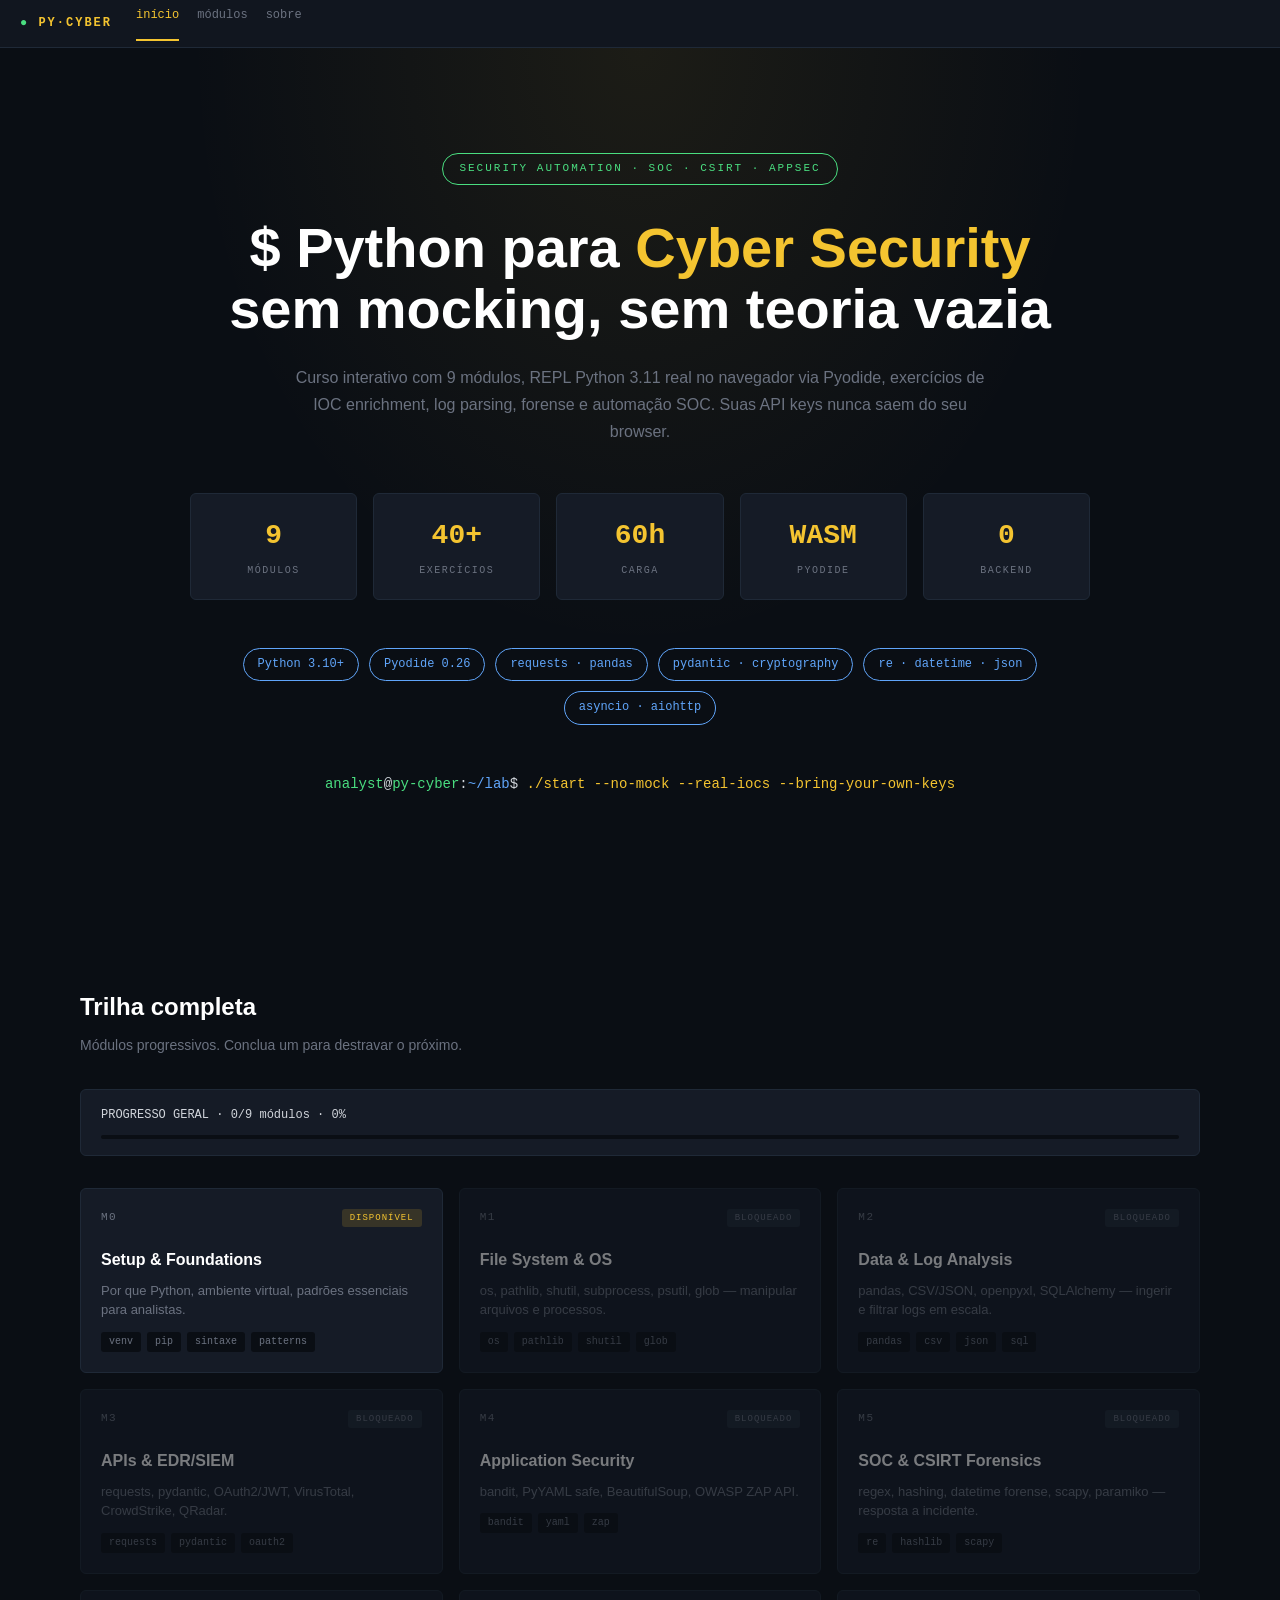
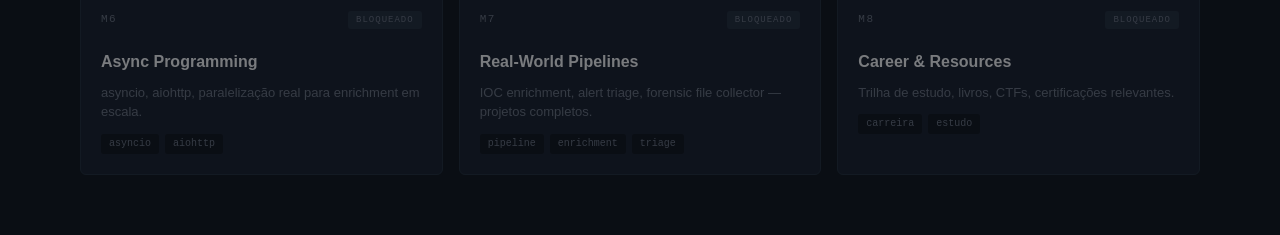
==== commit 0d9bdca4: "New files added for more dynamic page." ====
--- a/index.html
+++ b/index.html
@@ -1,1955 +1,337 @@
 <!DOCTYPE html>
-<html lang="en">
+<html lang="pt-BR">
 <head>
 <meta charset="UTF-8">
 <meta name="viewport" content="width=device-width, initial-scale=1.0">
-<title>Python for Cyber Security Analysts</title>
+<title>py-cyber · Python para Cyber Security</title>
+<link rel="stylesheet" href="assets/css/theme.css">
 <style>
-  *, *::before, *::after { box-sizing: border-box; margin: 0; padding: 0; }
-
-  :root {
-    --bg-primary:    #0d1117;
-    --bg-secondary:  #161b22;
-    --bg-card:       #1c2333;
-    --bg-highlight:  #21262d;
-    --accent-py:     #ffd166;
-    --accent-blue:   #4b8bbe;
-    --accent-green:  #3fb950;
-    --accent-orange: #f0883e;
-    --accent-red:    #f85149;
-    --accent-purple: #bc8cff;
-    --accent-cyan:   #39d0d8;
-    --accent-yellow: #ffd166;
-    --text-primary:  #e6edf3;
-    --text-secondary:#8b949e;
-    --text-muted:    #6e7681;
-    --border:        #30363d;
-    --font-main:     'Segoe UI', system-ui, -apple-system, sans-serif;
-    --font-mono:     'Cascadia Code', 'Fira Code', 'Consolas', monospace;
-  }
-
-  html { font-size: 10.5pt; }
-  body {
-    background: var(--bg-primary);
-    color: var(--text-primary);
-    font-family: var(--font-main);
+  body { overflow-y: auto; height: auto; }
+  .hero {
+    min-height: calc(100vh - 48px);
+    display: flex; flex-direction: column;
+    align-items: center; justify-content: center;
+    padding: 60px 20px;
+    background:
+      radial-gradient(ellipse at top, rgba(244,196,48,0.08) 0%, transparent 50%),
+      var(--bg);
+  }
+  .hero-tag {
+    font-family: var(--mono);
+    font-size: 11px;
+    color: var(--green);
+    border: 1px solid var(--green);
+    padding: 6px 16px;
+    border-radius: 20px;
+    letter-spacing: 2px;
+    margin-bottom: 32px;
+  }
+  .hero h1 {
+    font-size: 56px;
+    text-align: center;
+    color: #fff;
+    line-height: 1.1;
+    margin-bottom: 24px;
+    max-width: 900px;
+  }
+  .hero h1 .accent { color: var(--accent); }
+  .hero p.lead {
+    max-width: 700px;
+    text-align: center;
+    color: var(--text-dim);
+    font-size: 16px;
     line-height: 1.7;
-    -webkit-print-color-adjust: exact;
-    print-color-adjust: exact;
-  }
-
-  @page { size: A4; margin: 18mm 16mm 18mm 16mm; }
-
-  @media print {
-    body { background: #0d1117 !important; color: #e6edf3 !important; }
-    .no-print { display: none !important; }
-    .page-break { page-break-before: always; break-before: page; }
-    .avoid-break { page-break-inside: avoid; break-inside: avoid; }
-    a { color: var(--accent-py) !important; text-decoration: none; }
-    .cover { page-break-after: always; break-after: page; }
-  }
-
-  .book { max-width: 210mm; margin: 0 auto; padding: 18mm 16mm; }
-
-  /* ===== COVER ===== */
-  .cover {
-    min-height: 270mm;
-    display: flex; flex-direction: column;
-    justify-content: center; align-items: center; text-align: center;
-    background: linear-gradient(160deg, #0d1117 0%, #161b22 50%, #0d1117 100%);
-    border: 1px solid var(--border); border-radius: 4px;
-    padding: 20mm 12mm; position: relative; overflow: hidden;
-  }
-  .cover::before {
-    content: ''; position: absolute; inset: 0;
-    background:
-      radial-gradient(ellipse 60% 40% at 20% 20%, rgba(255,209,102,0.09) 0%, transparent 60%),
-      radial-gradient(ellipse 50% 35% at 80% 80%, rgba(75,139,190,0.08) 0%, transparent 60%);
-    pointer-events: none;
-  }
-  .cover-badge {
-    display: inline-block;
-    background: rgba(255,209,102,0.15); border: 1px solid rgba(255,209,102,0.4);
-    color: var(--accent-py); font-size: 7.5pt; font-weight: 700;
-    letter-spacing: 3px; text-transform: uppercase;
-    padding: 4px 14px; border-radius: 2px; margin-bottom: 12mm;
-  }
-  .cover-title { font-size: 26pt; font-weight: 800; line-height: 1.15; color: var(--text-primary); margin-bottom: 4mm; }
-  .cover-title span { color: var(--accent-py); }
-  .cover-subtitle { font-size: 11pt; color: var(--text-secondary); margin-bottom: 10mm; max-width: 135mm; }
-  .cover-divider { width: 40mm; height: 2px; background: linear-gradient(90deg, transparent, var(--accent-py), transparent); margin: 8mm auto; }
-  .cover-pills { display: flex; flex-wrap: wrap; gap: 6px; justify-content: center; margin-bottom: 12mm; }
-  .cover-pill { background: var(--bg-card); border: 1px solid var(--border); color: var(--text-secondary); font-size: 7.5pt; padding: 3px 10px; border-radius: 20px; }
-  .cover-snake { font-size: 48pt; margin-bottom: 4mm; line-height: 1; }
-  .cover-meta { font-size: 8pt; color: var(--text-muted); margin-top: 6mm; }
-  .cover-version { font-size: 8pt; color: var(--text-muted); margin-top: 2mm; }
-
-  /* ===== TOC ===== */
-  .toc-page { padding: 8mm 0; }
-  .toc-title { font-size: 14pt; font-weight: 700; color: var(--accent-py); border-bottom: 1px solid var(--border); padding-bottom: 4mm; margin-bottom: 6mm; letter-spacing: 1px; }
-  .toc-module { margin-bottom: 4mm; }
-  .toc-module-header { display: flex; align-items: baseline; gap: 4px; font-weight: 700; font-size: 9.5pt; color: var(--text-primary); margin-bottom: 1mm; }
-  .toc-module-num { color: var(--accent-py); min-width: 22px; font-size: 8pt; }
-  .toc-module-dot { flex: 1; border-bottom: 1px dotted var(--border); margin: 0 4px; position: relative; bottom: 2px; }
-  .toc-module-page { color: var(--text-muted); font-size: 8pt; }
-  .toc-items { padding-left: 22px; }
-  .toc-item { display: flex; align-items: baseline; gap: 4px; font-size: 8.5pt; color: var(--text-secondary); margin-bottom: 0.5mm; }
-  .toc-item-dot { flex: 1; border-bottom: 1px dotted rgba(48,54,61,0.5); margin: 0 4px; position: relative; bottom: 2px; }
-  .toc-item-page { color: var(--text-muted); font-size: 7.5pt; }
-
-  /* ===== MODULE HEADERS ===== */
-  .module-header { margin-bottom: 6mm; padding-bottom: 3mm; border-bottom: 2px solid var(--border); }
-  .module-number { display: inline-block; font-size: 7.5pt; font-weight: 700; letter-spacing: 2px; text-transform: uppercase; color: var(--accent-py); margin-bottom: 1mm; }
-  .module-title { font-size: 18pt; font-weight: 800; color: var(--text-primary); line-height: 1.2; }
-  .module-title span { color: var(--accent-py); }
-  .module-desc { font-size: 9pt; color: var(--text-secondary); margin-top: 2mm; max-width: 145mm; }
-
-  h2 { font-size: 12.5pt; font-weight: 700; color: var(--accent-blue); margin: 7mm 0 3mm; display: flex; align-items: center; gap: 6px; }
-  h2::before { content: ''; display: inline-block; width: 3px; height: 14px; background: var(--accent-blue); border-radius: 2px; flex-shrink: 0; }
-  h3 { font-size: 10.5pt; font-weight: 700; color: var(--accent-cyan); margin: 5mm 0 2mm; }
-  h4 { font-size: 9.5pt; font-weight: 700; color: var(--accent-py); margin: 4mm 0 1.5mm; }
-  p { margin-bottom: 2.5mm; font-size: 9pt; color: var(--text-primary); }
-  ul, ol { margin: 2mm 0 3mm 5mm; font-size: 9pt; }
-  li { margin-bottom: 1.5mm; color: var(--text-primary); padding-left: 2mm; }
-  ul li::marker { color: var(--accent-py); }
-  ol li::marker { color: var(--accent-py); font-weight: 700; }
-
-  /* ===== CARDS ===== */
-  .card { background: var(--bg-card); border: 1px solid var(--border); border-radius: 4px; padding: 4mm 5mm; margin: 3mm 0; }
-  .card-title { font-size: 8.5pt; font-weight: 700; text-transform: uppercase; letter-spacing: 1px; margin-bottom: 2mm; }
-
-  /* ===== CALLOUTS ===== */
-  .callout { border-left: 3px solid; padding: 3mm 4mm; margin: 3mm 0; border-radius: 0 3px 3px 0; font-size: 8.5pt; }
-  .callout-tip    { border-color: var(--accent-green);  background: rgba(63,185,80,0.07);   }
-  .callout-warn   { border-color: var(--accent-orange); background: rgba(240,136,62,0.07);  }
-  .callout-danger { border-color: var(--accent-red);    background: rgba(248,81,73,0.07);   }
-  .callout-info   { border-color: var(--accent-blue);   background: rgba(75,139,190,0.07);  }
-  .callout-py     { border-color: var(--accent-py);     background: rgba(255,209,102,0.07); }
-  .callout-expert { border-color: var(--accent-purple); background: rgba(188,140,255,0.07); }
-  .callout-icon { font-weight: 700; margin-bottom: 1mm; display: block; font-size: 8pt; text-transform: uppercase; letter-spacing: 1px; }
-  .callout-tip    .callout-icon { color: var(--accent-green);  }
-  .callout-warn   .callout-icon { color: var(--accent-orange); }
-  .callout-danger .callout-icon { color: var(--accent-red);    }
-  .callout-info   .callout-icon { color: var(--accent-blue);   }
-  .callout-py     .callout-icon { color: var(--accent-py);     }
-  .callout-expert .callout-icon { color: var(--accent-purple); }
-
-  /* ===== CODE ===== */
-  code { font-family: var(--font-mono); font-size: 8pt; background: var(--bg-highlight); color: var(--accent-cyan); padding: 1px 5px; border-radius: 3px; border: 1px solid var(--border); }
-  pre {
-    background: var(--bg-highlight);
+    margin-bottom: 48px;
+  }
+  .stats {
+    display: grid;
+    grid-template-columns: repeat(5, 1fr);
+    gap: 16px;
+    max-width: 900px;
+    width: 100%;
+    margin-bottom: 48px;
+  }
+  .stat {
+    background: var(--bg-card);
     border: 1px solid var(--border);
-    border-radius: 4px;
-    padding: 3mm 4mm;
-    margin: 3mm 0;
-    font-family: var(--font-mono);
-    font-size: 7.5pt;
-    line-height: 1.65;
-    color: #e6edf3;
-    overflow-x: auto;
+    border-radius: 6px;
+    padding: 20px;
+    text-align: center;
+  }
+  .stat .num {
+    font-family: var(--mono);
+    font-size: 28px;
+    color: var(--accent);
+    font-weight: 700;
+  }
+  .stat .label {
+    font-family: var(--mono);
+    font-size: 10px;
+    color: var(--text-dim);
+    letter-spacing: 1.5px;
+    margin-top: 4px;
+  }
+  .versions {
+    display: flex; flex-wrap: wrap; gap: 10px;
+    justify-content: center;
+    max-width: 800px;
+    margin-bottom: 32px;
+  }
+  .version-chip {
+    font-family: var(--mono);
+    font-size: 12px;
+    padding: 6px 14px;
+    border: 1px solid var(--blue);
+    color: var(--blue);
+    border-radius: 20px;
+  }
+  .terminal-line {
+    font-family: var(--mono);
+    font-size: 14px;
+    color: var(--text-dim);
+    margin-top: 16px;
+  }
+  .terminal-line .user { color: var(--green); }
+  .terminal-line .at { color: var(--text); }
+  .terminal-line .path { color: var(--blue); }
+  .terminal-line .cmd { color: var(--accent); }
+
+  .modules-section {
+    padding: 60px 40px;
+    max-width: 1200px;
+    margin: 0 auto;
+  }
+  .modules-section h2 {
+    font-size: 24px;
+    color: #fff;
+    margin-bottom: 8px;
+    border: none;
+    padding: 0;
+  }
+  .modules-section .sub {
+    color: var(--text-dim);
+    margin-bottom: 32px;
+    font-size: 14px;
+  }
+  .progress-overall {
+    background: var(--bg-card);
+    border: 1px solid var(--border);
+    border-radius: 6px;
+    padding: 16px 20px;
+    margin-bottom: 32px;
+    font-family: var(--mono);
+    font-size: 12px;
+  }
+  .progress-overall .bar {
+    height: 4px; background: var(--bg);
+    border-radius: 2px; overflow: hidden;
+    margin-top: 10px;
+  }
+  .progress-overall .fill {
+    height: 100%; background: var(--green);
+    transition: width .4s;
+  }
+
+  .modules-grid {
+    display: grid;
+    grid-template-columns: repeat(3, 1fr);
+    gap: 16px;
+  }
+  .module-card {
+    background: var(--bg-card);
+    border: 1px solid var(--border);
+    border-radius: 6px;
+    padding: 20px;
+    transition: all .2s;
+    text-decoration: none;
+    color: inherit;
+    display: block;
     position: relative;
   }
-  pre .c  { color: #6e7681; font-style: italic; }
-  pre .k  { color: var(--accent-purple); font-weight: 600; }
-  pre .s  { color: var(--accent-green); }
-  pre .n  { color: var(--accent-orange); }
-  pre .f  { color: var(--accent-py); }
-  pre .b  { color: var(--accent-blue); }
-  pre .m  { color: var(--accent-cyan); }
-  pre .o  { color: #e6edf3; }
-  pre .num{ color: #79c0ff; }
-
-  .pre-label {
-    display: block; font-size: 7pt; color: var(--text-muted);
-    text-transform: uppercase; letter-spacing: 1px;
-    margin-bottom: 1mm; font-family: var(--font-mono);
-  }
-
-  /* ===== TABLES ===== */
-  table { width: 100%; border-collapse: collapse; font-size: 8.5pt; margin: 3mm 0; }
-  th { background: var(--bg-highlight); color: var(--accent-py); text-align: left; padding: 2mm 3mm; border: 1px solid var(--border); font-size: 8pt; text-transform: uppercase; }
-  td { padding: 2mm 3mm; border: 1px solid var(--border); color: var(--text-primary); vertical-align: top; }
-  tr:nth-child(even) td { background: rgba(22,27,34,0.5); }
-
-  /* ===== GRIDS ===== */
-  .cols-2 { display: grid; grid-template-columns: 1fr 1fr; gap: 3mm; margin: 2mm 0; }
-  .cols-3 { display: grid; grid-template-columns: 1fr 1fr 1fr; gap: 3mm; margin: 2mm 0; }
-
-  /* ===== LEVEL BADGES ===== */
-  .level-badge { display: inline-block; font-size: 7pt; font-weight: 700; text-transform: uppercase; letter-spacing: 1px; padding: 2px 8px; border-radius: 2px; margin-bottom: 2mm; }
-  .level-foundation    { background: rgba(63,185,80,0.2);   color: var(--accent-green);  border: 1px solid rgba(63,185,80,0.4);   }
-  .level-intermediate  { background: rgba(75,139,190,0.2);  color: var(--accent-blue);   border: 1px solid rgba(75,139,190,0.4);  }
-  .level-advanced      { background: rgba(240,136,62,0.2);  color: var(--accent-orange); border: 1px solid rgba(240,136,62,0.4);  }
-  .level-expert        { background: rgba(188,140,255,0.2); color: var(--accent-purple); border: 1px solid rgba(188,140,255,0.4); }
-
-  /* ===== ROADMAP ===== */
-  .roadmap { position: relative; margin: 4mm 0; padding-left: 8mm; border-left: 2px solid var(--border); }
-  .roadmap-item { position: relative; margin-bottom: 5mm; padding-left: 6mm; }
-  .roadmap-item::before { content: ''; position: absolute; left: -10mm; top: 3px; width: 10px; height: 10px; border-radius: 50%; border: 2px solid; background: var(--bg-primary); }
-  .roadmap-item.foundation::before   { border-color: var(--accent-green);  }
-  .roadmap-item.intermediate::before { border-color: var(--accent-blue);   }
-  .roadmap-item.advanced::before     { border-color: var(--accent-orange); }
-  .roadmap-item.expert::before       { border-color: var(--accent-purple); }
-  .roadmap-title { font-weight: 700; font-size: 9.5pt; margin-bottom: 1mm; }
-  .roadmap-desc  { font-size: 8.5pt; color: var(--text-secondary); }
-
-  /* ===== TOOL TAGS ===== */
-  .tag { display: inline-block; font-size: 7pt; font-weight: 700; padding: 2px 7px; border-radius: 2px; margin: 1px 2px; border: 1px solid; font-family: var(--font-mono); }
-  .tag-lib     { background: rgba(255,209,102,0.15); color: var(--accent-py);     border-color: rgba(255,209,102,0.4); }
-  .tag-builtin { background: rgba(75,139,190,0.15);  color: var(--accent-blue);   border-color: rgba(75,139,190,0.4);  }
-  .tag-domain  { background: rgba(63,185,80,0.15);   color: var(--accent-green);  border-color: rgba(63,185,80,0.4);   }
-  .tag-warn    { background: rgba(248,81,73,0.15);   color: var(--accent-red);    border-color: rgba(248,81,73,0.4);   }
-  .tag-async   { background: rgba(188,140,255,0.15); color: var(--accent-purple); border-color: rgba(188,140,255,0.4); }
-
-  /* ===== HIGHLIGHT BOX ===== */
-  .hbox       { background: var(--bg-card); border: 1px solid var(--border); border-radius: 4px; padding: 4mm 5mm; margin: 4mm 0; }
-  .hbox-title { font-size: 8.5pt; font-weight: 700; color: var(--accent-py); margin-bottom: 2mm; }
-  .hbox-blue  { background: var(--bg-card); border: 1px solid var(--accent-blue); border-radius: 4px; padding: 4mm 5mm; margin: 4mm 0; }
-  .hbox-blue .hbox-title { color: var(--accent-blue); }
-
-  /* ===== CHECKLIST ===== */
-  .checklist { list-style: none; margin: 2mm 0 3mm 0; padding: 0; font-size: 9pt; }
-  .checklist li { padding-left: 5mm; position: relative; margin-bottom: 1.5mm; }
-  .checklist li::before { content: '☐'; position: absolute; left: 0; color: var(--text-muted); }
-
-  /* ===== DIVIDER ===== */
-  .divider { border: none; border-top: 1px solid var(--border); margin: 5mm 0; }
-
-  /* ===== FOOTER ===== */
-  .book-footer { margin-top: 10mm; padding-top: 4mm; border-top: 1px solid var(--border); text-align: center; font-size: 7.5pt; color: var(--text-muted); }
-
-  /* ===== SCREEN NAV ===== */
-  .screen-nav { position: fixed; top: 10px; right: 10px; z-index: 100; display: flex; flex-direction: column; gap: 4px; }
-  .screen-nav a { display: block; background: var(--bg-card); border: 1px solid var(--border); color: var(--accent-py); font-size: 7.5pt; padding: 3px 8px; border-radius: 3px; text-decoration: none; }
-  .screen-nav a:hover { background: var(--bg-highlight); }
-
-  @media screen { body { padding: 0 0 20mm; } .book { box-shadow: 0 0 40px rgba(0,0,0,0.5); } }
+  .module-card.available:hover {
+    border-color: var(--accent);
+    transform: translateY(-2px);
+  }
+  .module-card.locked {
+    opacity: 0.45;
+    cursor: not-allowed;
+  }
+  .module-card.complete {
+    border-color: var(--green);
+  }
+  .module-card .head {
+    display: flex; justify-content: space-between;
+    align-items: center; margin-bottom: 10px;
+  }
+  .module-card .id {
+    font-family: var(--mono);
+    font-size: 11px;
+    color: var(--text-dim);
+    letter-spacing: 1.5px;
+  }
+  .module-card .status {
+    font-family: var(--mono);
+    font-size: 9px;
+    padding: 2px 8px;
+    border-radius: 3px;
+    letter-spacing: 1px;
+  }
+  .status.s-locked { background: var(--border); color: var(--text-dim); }
+  .status.s-pending { background: rgba(244,196,48,0.15); color: var(--accent); }
+  .status.s-done { background: rgba(74,222,128,0.15); color: var(--green); }
+  .module-card h3 {
+    font-size: 16px;
+    color: #fff;
+    margin-bottom: 8px;
+  }
+  .module-card .desc {
+    font-size: 13px;
+    color: var(--text-dim);
+    line-height: 1.5;
+  }
+  .module-card .topics {
+    display: flex; flex-wrap: wrap; gap: 6px;
+    margin-top: 12px;
+  }
+  .module-card .topic {
+    font-family: var(--mono);
+    font-size: 10px;
+    color: var(--text-dim);
+    background: var(--bg);
+    padding: 2px 8px;
+    border-radius: 3px;
+  }
+
+  @media (max-width: 900px) {
+    .hero h1 { font-size: 36px; }
+    .stats { grid-template-columns: repeat(2, 1fr); }
+    .modules-grid { grid-template-columns: 1fr; }
+  }
 </style>
 </head>
 <body>
 
-<nav class="screen-nav no-print">
-  <a href="#cover">Cover</a>
-  <a href="#toc">Contents</a>
-  <a href="#mod0">M0 🐍 Setup</a>
-  <a href="#mod1">M1 ⚙️ OS &amp; Files</a>
-  <a href="#mod2">M2 📊 Data</a>
-  <a href="#mod3">M3 🔌 APIs</a>
-  <a href="#mod4">M4 🛡️ AppSec</a>
-  <a href="#mod5">M5 🔍 SOC/CSIRT</a>
-  <a href="#mod6">M6 ⚡ Async</a>
-  <a href="#mod7">M7 🔗 Pipelines</a>
-  <a href="#mod8">M8 📚 Resources</a>
-</nav>
-
-<div class="book">
-
-<!-- ==================== COVER ==================== -->
-<div class="cover" id="cover">
-  <span class="cover-badge">Security Automation · SOC · CSIRT · AppSec</span>
-  <div class="cover-snake">🐍</div>
-  <div class="cover-title">Python for<br><span>Cyber Security Analysts</span></div>
-  <div class="cover-subtitle">
-    A practical guide to automation, forensics, API integration, threat intelligence and incident response using Python
-  </div>
-  <div class="cover-divider"></div>
-  <div class="cover-pills">
-    <span class="cover-pill">os · pathlib · subprocess · psutil</span>
-    <span class="cover-pill">pandas · CSV · JSON · SQLAlchemy</span>
-    <span class="cover-pill">requests · aiohttp · pydantic</span>
-    <span class="cover-pill">scapy · re · cryptography</span>
-    <span class="cover-pill">bandit · BeautifulSoup · OWASP ZAP</span>
-    <span class="cover-pill">asyncio · FastAPI · Paramiko</span>
-  </div>
-  <div class="cover-meta">From OS automation to async IOC enrichment pipelines — built for analysts who want to code</div>
-  <div class="cover-version">v1.0 · 2025–2026 · Python 3.10+</div>
+<div class="topbar">
+  <div class="logo">PY·CYBER</div>
+  <div class="nav-modules">
+    <a href="index.html" class="active">início</a>
+    <a href="modules/m0-setup.html">módulos</a>
+    <a href="#about">sobre</a>
+  </div>
 </div>
 
-<!-- ==================== TOC ==================== -->
-<div class="toc-page page-break" id="toc">
-  <div class="toc-title">Table of Contents</div>
-
-  <div class="toc-module">
-    <div class="toc-module-header"><span class="toc-module-num">M0</span>Why Python? Setup &amp; Foundations<span class="toc-module-dot"></span><span class="toc-module-page">4</span></div>
-    <div class="toc-items">
-      <div class="toc-item">Why Python for Security Analysts<span class="toc-item-dot"></span><span class="toc-item-page">4</span></div>
-      <div class="toc-item">Environment Setup: venv, pip, VS Code<span class="toc-item-dot"></span><span class="toc-item-page">4</span></div>
-      <div class="toc-item">Python Essentials Refresher for Analysts<span class="toc-item-dot"></span><span class="toc-item-page">5</span></div>
-    </div>
-  </div>
-
-  <div class="toc-module">
-    <div class="toc-module-header"><span class="toc-module-num">M1</span>File System &amp; OS Manipulation<span class="toc-module-dot"></span><span class="toc-module-page">6</span></div>
-    <div class="toc-items">
-      <div class="toc-item">os, sys, pathlib — navigating the filesystem<span class="toc-item-dot"></span><span class="toc-item-page">6</span></div>
-      <div class="toc-item">shutil — copy, move, delete files programmatically<span class="toc-item-dot"></span><span class="toc-item-page">6</span></div>
-      <div class="toc-item">subprocess — executing system commands<span class="toc-item-dot"></span><span class="toc-item-page">7</span></div>
-      <div class="toc-item">psutil — process and resource monitoring<span class="toc-item-dot"></span><span class="toc-item-page">7</span></div>
-      <div class="toc-item">glob &amp; fnmatch — file pattern searching<span class="toc-item-dot"></span><span class="toc-item-page">7</span></div>
-    </div>
-  </div>
-
-  <div class="toc-module">
-    <div class="toc-module-header"><span class="toc-module-num">M2</span>Data Handling &amp; Log Analysis<span class="toc-module-dot"></span><span class="toc-module-page">8</span></div>
-    <div class="toc-items">
-      <div class="toc-item">pandas — ingesting and filtering logs<span class="toc-item-dot"></span><span class="toc-item-page">8</span></div>
-      <div class="toc-item">CSV &amp; JSON — native log formats<span class="toc-item-dot"></span><span class="toc-item-page">9</span></div>
-      <div class="toc-item">openpyxl / XlsxWriter — executive reports<span class="toc-item-dot"></span><span class="toc-item-page">9</span></div>
-      <div class="toc-item">SQLAlchemy — querying asset databases<span class="toc-item-dot"></span><span class="toc-item-page">9</span></div>
-    </div>
-  </div>
-
-  <div class="toc-module">
-    <div class="toc-module-header"><span class="toc-module-num">M3</span>API Integration &amp; EDR/SIEM Telemetry<span class="toc-module-dot"></span><span class="toc-module-page">10</span></div>
-    <div class="toc-items">
-      <div class="toc-item">requests — consuming REST APIs<span class="toc-item-dot"></span><span class="toc-item-page">10</span></div>
-      <div class="toc-item">pydantic — validating API response data<span class="toc-item-dot"></span><span class="toc-item-page">11</span></div>
-      <div class="toc-item">OAuth2, JWT &amp; API Key authentication<span class="toc-item-dot"></span><span class="toc-item-page">11</span></div>
-      <div class="toc-item">Real examples: VirusTotal, CrowdStrike, QRadar APIs<span class="toc-item-dot"></span><span class="toc-item-page">12</span></div>
-    </div>
-  </div>
-
-  <div class="toc-module">
-    <div class="toc-module-header"><span class="toc-module-num">M4</span>Application Security (AppSec)<span class="toc-module-dot"></span><span class="toc-module-page">13</span></div>
-    <div class="toc-items">
-      <div class="toc-item">bandit — automated code vulnerability scanning<span class="toc-item-dot"></span><span class="toc-item-page">13</span></div>
-      <div class="toc-item">PyYAML — safe configuration parsing<span class="toc-item-dot"></span><span class="toc-item-page">13</span></div>
-      <div class="toc-item">BeautifulSoup &amp; Scrapy — web scraping for security<span class="toc-item-dot"></span><span class="toc-item-page">14</span></div>
-      <div class="toc-item">OWASP ZAP API — automated vulnerability scanning<span class="toc-item-dot"></span><span class="toc-item-page">14</span></div>
-    </div>
-  </div>
-
-  <div class="toc-module">
-    <div class="toc-module-header"><span class="toc-module-num">M5</span>SOC &amp; CSIRT — Forensics &amp; Incident Response<span class="toc-module-dot"></span><span class="toc-module-page">15</span></div>
-    <div class="toc-items">
-      <div class="toc-item">re (regex) — parsing logs and extracting IOCs<span class="toc-item-dot"></span><span class="toc-item-page">15</span></div>
-      <div class="toc-item">cryptography — hashing suspicious files<span class="toc-item-dot"></span><span class="toc-item-page">16</span></div>
-      <div class="toc-item">datetime — forensic timelines and timezone handling<span class="toc-item-dot"></span><span class="toc-item-page">16</span></div>
-      <div class="toc-item">scapy — packet analysis and network forensics<span class="toc-item-dot"></span><span class="toc-item-page">17</span></div>
-      <div class="toc-item">paramiko — SSH automation for remote response<span class="toc-item-dot"></span><span class="toc-item-page">17</span></div>
-    </div>
-  </div>
-
-  <div class="toc-module">
-    <div class="toc-module-header"><span class="toc-module-num">M6</span>Async Programming — The Expert Level<span class="toc-module-dot"></span><span class="toc-module-page">18</span></div>
-    <div class="toc-items">
-      <div class="toc-item">asyncio — foundations and why it matters in SOC<span class="toc-item-dot"></span><span class="toc-item-page">18</span></div>
-      <div class="toc-item">aiohttp — async HTTP for large-scale telemetry<span class="toc-item-dot"></span><span class="toc-item-page">19</span></div>
-      <div class="toc-item">Parallel IOC enrichment — real-world pattern<span class="toc-item-dot"></span><span class="toc-item-page">19</span></div>
-    </div>
-  </div>
-
-  <div class="toc-module">
-    <div class="toc-module-header"><span class="toc-module-num">M7</span>Real-World Automation Pipelines<span class="toc-module-dot"></span><span class="toc-module-page">20</span></div>
-    <div class="toc-items">
-      <div class="toc-item">IOC Enrichment Pipeline<span class="toc-item-dot"></span><span class="toc-item-page">20</span></div>
-      <div class="toc-item">Log Parser &amp; Alert Triage Automation<span class="toc-item-dot"></span><span class="toc-item-page">21</span></div>
-      <div class="toc-item">Forensic File Collector<span class="toc-item-dot"></span><span class="toc-item-page">22</span></div>
-    </div>
-  </div>
-
-  <div class="toc-module">
-    <div class="toc-module-header"><span class="toc-module-num">M8</span>Study Path, Resources &amp; Career Advice<span class="toc-module-dot"></span><span class="toc-module-page">23</span></div>
-  </div>
-</div>
-
-<!-- ==================== MODULE 0 — SETUP ==================== -->
-<div class="page-break" id="mod0">
-  <div class="module-header">
-    <span class="module-number">Module 0</span>
-    <div class="module-title">Why Python? <span>Setup &amp; Foundations</span></div>
-    <div class="module-desc">Before the first line of code — understand why Python dominates security automation and how to set up a clean working environment.</div>
-  </div>
-  <span class="level-badge level-foundation">Foundation</span>
-
-  <h2>Why Python for Security Analysts</h2>
-
-  <div class="cols-2">
-    <div class="card">
-      <div class="card-title" style="color:var(--accent-py)">Why Python Dominates Security</div>
-      <ul>
-        <li><strong>Readable syntax</strong> — Read your own scripts 6 months later and still understand them</li>
-        <li><strong>Massive ecosystem</strong> — Every security vendor publishes a Python SDK</li>
-        <li><strong>Rapid prototyping</strong> — Write a working IOC enricher in 30 minutes</li>
-        <li><strong>Cross-platform</strong> — Same script runs on Windows, Linux, macOS</li>
-        <li><strong>Community</strong> — More security-focused Python content than any other language</li>
-        <li><strong>Integration-ready</strong> — Native support for REST APIs, JSON, CSV, SQL, SSH</li>
-        <li><strong>Industry standard</strong> — Used in every major security tool: Splunk, CrowdStrike, MISP, Volatility</li>
-      </ul>
-    </div>
-    <div class="card">
-      <div class="card-title" style="color:var(--accent-blue)">What You Will Automate</div>
-      <ul>
-        <li>IOC enrichment — hash, IP, domain lookups at scale</li>
-        <li>Log parsing — extract events, users, IPs from raw logs</li>
-        <li>Alert triage — auto-classify SIEM alerts by severity</li>
-        <li>Evidence collection — gather forensic artifacts automatically</li>
-        <li>EDR/SIEM API queries — pull detections programmatically</li>
-        <li>Forensic timeline construction from multiple log sources</li>
-        <li>Executive report generation in Excel/PDF</li>
-        <li>Vulnerability scan automation via OWASP ZAP API</li>
-      </ul>
-    </div>
-  </div>
-
-  <h2>Environment Setup</h2>
-
-  <span class="pre-label">Install Python 3.10+ and set up a virtual environment</span>
-  <pre><span class="c"># Check Python version (must be 3.10+)</span>
-python --version
-
-<span class="c"># Create a virtual environment for your security projects</span>
-python -m venv .venv
-
-<span class="c"># Activate it</span>
-<span class="c"># Windows:</span>
-.venv\Scripts\activate
-<span class="c"># Linux / macOS:</span>
-source .venv/bin/activate
-
-<span class="c"># Install all key security libraries at once</span>
-pip install requests aiohttp pydantic pandas openpyxl \
-            scapy psutil cryptography paramiko \
-            python-dateutil pytz bandit safety \
-            beautifulsoup4 sqlalchemy pyyaml \
-            python-dotenv rich tabulate
-
-<span class="c"># Always freeze your dependencies</span>
-pip freeze > requirements.txt</pre>
-
-  <div class="callout callout-py">
-    <span class="callout-icon">🐍 Project Structure Best Practice</span>
-    <pre style="margin:0; background:transparent; border:none; padding:0; font-size:7.5pt;">soc-automation/
-├── .venv/               <span class="c"># Never commit this</span>
-├── .env                 <span class="c"># API keys — never commit this either</span>
-├── requirements.txt
-├── src/
-│   ├── enrichment/      <span class="c"># IOC lookup modules</span>
-│   ├── parsers/         <span class="c"># Log parsing modules</span>
-│   ├── collectors/      <span class="c"># Forensic collectors</span>
-│   └── reports/         <span class="c"># Report generators</span>
-├── data/                <span class="c"># Input logs, IOC lists</span>
-├── output/              <span class="c"># Results, reports</span>
-└── tests/</pre>
-  </div>
-
-  <h2>Python Essentials Refresher for Analysts</h2>
-  <p>These are the Python patterns you will use every single day as a security analyst. Master these first.</p>
-
-  <span class="pre-label">Core patterns used constantly in security scripts</span>
-  <pre><span class="c"># — 1. Reading environment variables (never hardcode API keys) —</span>
-<span class="k">import</span> <span class="m">os</span>
-<span class="k">from</span> <span class="m">dotenv</span> <span class="k">import</span> <span class="f">load_dotenv</span>
-<span class="f">load_dotenv</span>()
-<span class="n">VT_API_KEY</span> = os.<span class="f">getenv</span>(<span class="s">"VIRUSTOTAL_API_KEY"</span>)  <span class="c"># from .env file</span>
-
-<span class="c"># — 2. List comprehensions — transform IOC lists fast —</span>
-<span class="n">raw_ips</span> = [<span class="s">"192.168.1.1 "</span>, <span class="s">"10.0.0.5"</span>, <span class="s">" 172.16.0.1"</span>]
-<span class="n">clean_ips</span> = [ip.<span class="f">strip</span>() <span class="k">for</span> ip <span class="k">in</span> raw_ips <span class="k">if</span> ip.<span class="f">strip</span>()]
-
-<span class="c"># — 3. Dictionary handling — API responses are almost always dicts —</span>
-<span class="n">response</span> = {<span class="s">"sha256"</span>: <span class="s">"abc123"</span>, <span class="s">"malicious"</span>: <span class="num">5</span>, <span class="s">"suspicious"</span>: <span class="num">2</span>}
-<span class="n">score</span> = response.<span class="f">get</span>(<span class="s">"malicious"</span>, <span class="num">0</span>)  <span class="c"># safe get with default</span>
-
-<span class="c"># — 4. Exception handling — APIs fail; scripts must not crash —</span>
-<span class="k">try</span>:
-    <span class="n">result</span> = <span class="f">lookup_ioc</span>(<span class="n">hash_value</span>)
-<span class="k">except</span> <span class="b">ConnectionError</span> <span class="k">as</span> <span class="n">e</span>:
-    <span class="f">print</span>(<span class="s">f"[ERROR] API unreachable: </span>{<span class="n">e</span>}<span class="s">"</span>)
-    <span class="n">result</span> = <span class="k">None</span>
-<span class="k">except</span> <span class="b">Exception</span> <span class="k">as</span> <span class="n">e</span>:
-    <span class="f">print</span>(<span class="s">f"[UNEXPECTED] </span>{<span class="n">e</span>}<span class="s">"</span>)
-
-<span class="c"># — 5. f-strings for log messages —</span>
-<span class="n">host</span> = <span class="s">"WKST-042"</span>; <span class="n">severity</span> = <span class="s">"HIGH"</span>
-<span class="f">print</span>(<span class="s">f"[{severity}] Suspicious activity on {host}"</span>)
-
-<span class="c"># — 6. Context managers — always use for file I/O —</span>
-<span class="k">with</span> <span class="f">open</span>(<span class="s">"iocs.txt"</span>, <span class="s">"r"</span>) <span class="k">as</span> <span class="n">f</span>:
-    <span class="n">iocs</span> = [line.<span class="f">strip</span>() <span class="k">for</span> line <span class="k">in</span> <span class="n">f</span> <span class="k">if</span> line.<span class="f">strip</span>()]</pre>
-</div>
-
-<!-- ==================== MODULE 1 — OS & FILES ==================== -->
-<div class="page-break" id="mod1">
-  <div class="module-header">
-    <span class="module-number">Module 1</span>
-    <div class="module-title">File System &amp; <span>OS Manipulation</span></div>
-    <div class="module-desc">Handle processes, search and delete files programmatically — essential for forensics and cleanup automation.</div>
-  </div>
-  <span class="level-badge level-foundation">Foundation</span>
-
-  <h2>os, sys, pathlib — Navigating the Filesystem</h2>
-
-  <div class="cols-2">
-    <div class="card">
-      <div class="card-title" style="color:var(--accent-py)">os &amp; sys — Classic API</div>
-      <ul>
-        <li><code>os.path.exists()</code> — check file presence</li>
-        <li><code>os.listdir()</code> — directory contents</li>
-        <li><code>os.walk()</code> — recursive traversal</li>
-        <li><code>os.environ</code> — env variables</li>
-        <li><code>sys.argv</code> — CLI arguments</li>
-        <li><code>sys.exit()</code> — controlled termination</li>
-      </ul>
-    </div>
-    <div class="card">
-      <div class="card-title" style="color:var(--accent-blue)">pathlib — Modern Path Handling</div>
-      <ul>
-        <li><code>Path("dir") / "file.log"</code> — safe join</li>
-        <li><code>p.exists()</code>, <code>p.is_file()</code></li>
-        <li><code>p.stem</code>, <code>p.suffix</code>, <code>p.parent</code></li>
-        <li><code>p.read_text()</code> / <code>p.write_text()</code></li>
-        <li><code>p.glob("*.log")</code> — pattern matching</li>
-        <li><code>p.stat().st_mtime</code> — modification time</li>
-      </ul>
-    </div>
-  </div>
-
-  <span class="pre-label">Forensic artifact collector — find recently modified files</span>
-  <pre><span class="k">from</span> <span class="m">pathlib</span> <span class="k">import</span> <span class="b">Path</span>
-<span class="k">from</span> <span class="m">datetime</span> <span class="k">import</span> <span class="b">datetime</span>, <span class="b">timedelta</span>
-<span class="k">import</span> <span class="m">os</span>
-
-<span class="k">def</span> <span class="f">find_recent_files</span>(<span class="n">root</span>: <span class="b">str</span>, <span class="n">hours</span>: <span class="b">int</span> = <span class="num">24</span>, <span class="n">extensions</span>: <span class="b">list</span> = <span class="k">None</span>):
-    <span class="s">"""Find files modified within the last N hours — useful for IR triage."""</span>
-    <span class="n">cutoff</span> = <span class="b">datetime</span>.<span class="f">now</span>().<span class="f">timestamp</span>() - (<span class="n">hours</span> * <span class="num">3600</span>)
-    <span class="n">results</span> = []
-    <span class="k">for</span> <span class="n">path</span> <span class="k">in</span> <span class="b">Path</span>(<span class="n">root</span>).<span class="f">rglob</span>(<span class="s">"*"</span>):
-        <span class="k">if</span> <span class="k">not</span> path.<span class="f">is_file</span>(): <span class="k">continue</span>
-        <span class="k">if</span> <span class="n">extensions</span> <span class="k">and</span> path.suffix.<span class="f">lower</span>() <span class="k">not in</span> <span class="n">extensions</span>: <span class="k">continue</span>
-        <span class="k">if</span> path.<span class="f">stat</span>().st_mtime >= <span class="n">cutoff</span>:
-            <span class="n">results</span>.<span class="f">append</span>({
-                <span class="s">"path"</span>: <span class="b">str</span>(path),
-                <span class="s">"size_kb"</span>: <span class="f">round</span>(path.<span class="f">stat</span>().st_size / <span class="num">1024</span>, <span class="num">2</span>),
-                <span class="s">"modified"</span>: <span class="b">datetime</span>.<span class="f">fromtimestamp</span>(path.<span class="f">stat</span>().st_mtime).<span class="f">isoformat</span>()
-            })
-    <span class="k">return</span> <span class="n">results</span>
-
-<span class="c"># Usage: find .exe or .ps1 files modified in the last 2 hours</span>
-<span class="n">suspicious</span> = <span class="f">find_recent_files</span>(<span class="s">"C:/Users"</span>, <span class="n">hours</span>=<span class="num">2</span>, <span class="n">extensions</span>=[<span class="s">".exe"</span>, <span class="s">".ps1"</span>, <span class="s">".bat"</span>])
-<span class="k">for</span> <span class="n">f</span> <span class="k">in</span> <span class="n">suspicious</span>:
-    <span class="f">print</span>(<span class="s">f"[!] </span>{<span class="n">f</span>[<span class="s">'modified'</span>]}<span class="s"> | </span>{<span class="n">f</span>[<span class="s">'size_kb'</span>]}<span class="s">KB | </span>{<span class="n">f</span>[<span class="s">'path'</span>]}<span class="s">"</span>)</pre>
-
-  <h2>shutil — File Operations</h2>
-
-  <span class="pre-label">Evidence preservation — copy artifacts before analysis</span>
-  <pre><span class="k">import</span> <span class="m">shutil</span>
-<span class="k">from</span> <span class="m">pathlib</span> <span class="k">import</span> <span class="b">Path</span>
-<span class="k">from</span> <span class="m">datetime</span> <span class="k">import</span> <span class="b">datetime</span>
-
-<span class="k">def</span> <span class="f">preserve_evidence</span>(<span class="n">source_path</span>: <span class="b">str</span>, <span class="n">case_id</span>: <span class="b">str</span>):
-    <span class="s">"""Copy artifact to timestamped evidence folder (never modify originals)."""</span>
-    <span class="n">ts</span> = <span class="b">datetime</span>.<span class="f">now</span>().<span class="f">strftime</span>(<span class="s">"%Y%m%d_%H%M%S"</span>)
-    <span class="n">dest_dir</span> = <span class="b">Path</span>(<span class="s">f"evidence/{case_id}/{ts}"</span>)
-    <span class="n">dest_dir</span>.<span class="f">mkdir</span>(<span class="n">parents</span>=<span class="k">True</span>, <span class="n">exist_ok</span>=<span class="k">True</span>)
-    <span class="n">dest</span> = shutil.<span class="f">copy2</span>(<span class="n">source_path</span>, <span class="n">dest_dir</span>)  <span class="c"># copy2 preserves metadata</span>
-    <span class="f">print</span>(<span class="s">f"[+] Evidence preserved: {dest}"</span>)
-    <span class="k">return</span> <span class="b">str</span>(<span class="n">dest</span>)
-
-<span class="c"># Bulk archive a directory tree</span>
-shutil.<span class="f">make_archive</span>(<span class="s">"evidence_bundle"</span>, <span class="s">"zip"</span>, <span class="s">"evidence/CASE-001"</span>)</pre>
-
-  <h2>subprocess — Executing System Commands</h2>
-
-  <span class="pre-label">Run system tools and capture output safely</span>
-  <pre><span class="k">import</span> <span class="m">subprocess</span>
-
-<span class="k">def</span> <span class="f">run_command</span>(<span class="n">cmd</span>: <span class="b">list</span>) -> <span class="b">str</span>:
-    <span class="s">"""Execute a command and return stdout. Never use shell=True with user input."""</span>
-    <span class="n">result</span> = subprocess.<span class="f">run</span>(
-        <span class="n">cmd</span>,
-        <span class="n">capture_output</span>=<span class="k">True</span>,
-        <span class="n">text</span>=<span class="k">True</span>,
-        <span class="n">timeout</span>=<span class="num">30</span>
-    )
-    <span class="k">if</span> <span class="n">result</span>.returncode != <span class="num">0</span>:
-        <span class="f">print</span>(<span class="s">f"[WARN] Command failed: {result.stderr}"</span>)
-    <span class="k">return</span> <span class="n">result</span>.stdout
-
-<span class="c"># Get running processes (Linux)</span>
-<span class="n">output</span> = <span class="f">run_command</span>([<span class="s">"ps"</span>, <span class="s">"aux"</span>])
-
-<span class="c"># Run netstat to check active connections (Windows)</span>
-<span class="n">connections</span> = <span class="f">run_command</span>([<span class="s">"netstat"</span>, <span class="s">"-ano"</span>])
-
-<span class="c"># Compute file hash using system tools</span>
-<span class="n">hash_out</span> = <span class="f">run_command</span>([<span class="s">"sha256sum"</span>, <span class="s">"/path/to/suspicious.exe"</span>])</pre>
-
-  <div class="callout callout-danger">
-    <span class="callout-icon">⚠️ Security Warning</span>
-    Never use <code>shell=True</code> with any input that comes from external sources. It enables command injection. Always pass commands as a <strong>list</strong>, not a string.
-  </div>
-
-  <h2>psutil — Process &amp; Resource Monitoring</h2>
-
-  <span class="pre-label">Detect anomalous processes during incident triage</span>
-  <pre><span class="k">import</span> <span class="m">psutil</span>
-
-<span class="k">def</span> <span class="f">hunt_suspicious_processes</span>():
-    <span class="s">"""List processes with high CPU or unusual names."""</span>
-    <span class="n">suspicious</span> = []
-    <span class="k">for</span> <span class="n">proc</span> <span class="k">in</span> psutil.<span class="f">process_iter</span>([<span class="s">'pid'</span>, <span class="s">'name'</span>, <span class="s">'cpu_percent'</span>, <span class="s">'cmdline'</span>, <span class="s">'username'</span>]):
-        <span class="k">try</span>:
-            <span class="n">info</span> = proc.<span class="f">info</span>
-            <span class="k">if</span> <span class="n">info</span>[<span class="s">'cpu_percent'</span>] > <span class="num">80</span>:
-                <span class="n">suspicious</span>.<span class="f">append</span>(<span class="n">info</span>)
-            <span class="c"># Flag processes running from temp directories</span>
-            <span class="n">cmd</span> = <span class="s">' '</span>.<span class="f">join</span>(<span class="n">info</span>[<span class="s">'cmdline'</span>] <span class="k">or</span> []).<span class="f">lower</span>()
-            <span class="k">if</span> <span class="f">any</span>(x <span class="k">in</span> <span class="n">cmd</span> <span class="k">for</span> x <span class="k">in</span> [<span class="s">'temp'</span>, <span class="s">'appdata'</span>, <span class="s">'\\tmp\\'</span>]):
-                <span class="n">suspicious</span>.<span class="f">append</span>({**<span class="n">info</span>, <span class="s">'flag'</span>: <span class="s">'temp_execution'</span>})
-        <span class="k">except</span> (psutil.<span class="b">NoSuchProcess</span>, psutil.<span class="b">AccessDenied</span>):
-            <span class="k">pass</span>
-    <span class="k">return</span> <span class="n">suspicious</span>
-
-<span class="c"># System-wide resource snapshot</span>
-<span class="f">print</span>(<span class="s">f"CPU: {psutil.cpu_percent()}% | RAM: {psutil.virtual_memory().percent}%"</span>)
-<span class="f">print</span>(<span class="s">f"Disk: {psutil.disk_usage('/').percent}% | Connections: {len(psutil.net_connections())}"</span>)</pre>
-
-  <h2>glob &amp; fnmatch — File Pattern Searching</h2>
-
-  <span class="pre-label">Search for log files and IOC-matching filenames</span>
-  <pre><span class="k">import</span> <span class="m">glob</span>
-<span class="k">import</span> <span class="m">fnmatch</span>
-<span class="k">from</span> <span class="m">pathlib</span> <span class="k">import</span> <span class="b">Path</span>
-
-<span class="c"># Find all .log files recursively</span>
-<span class="n">log_files</span> = glob.<span class="f">glob</span>(<span class="s">"/var/log/**/*.log"</span>, <span class="n">recursive</span>=<span class="k">True</span>)
-
-<span class="c"># Find files matching a suspicious hash pattern in filename</span>
-<span class="n">all_files</span> = [<span class="b">str</span>(p) <span class="k">for</span> p <span class="k">in</span> <span class="b">Path</span>(<span class="s">"/downloads"</span>).<span class="f">rglob</span>(<span class="s">"*"</span>)]
-<span class="n">malware_drops</span> = [f <span class="k">for</span> f <span class="k">in</span> <span class="n">all_files</span> <span class="k">if</span> fnmatch.<span class="f">fnmatch</span>(f, <span class="s">"*[0-9a-f][0-9a-f][0-9a-f][0-9a-f][0-9a-f][0-9a-f][0-9a-f][0-9a-f]*"</span>)]
-
-<span class="c"># Multiple patterns at once</span>
-<span class="n">patterns</span> = [<span class="s">"*.exe"</span>, <span class="s">"*.ps1"</span>, <span class="s">"*.vbs"</span>, <span class="s">"*.bat"</span>]
-<span class="n">scripts</span> = [f <span class="k">for</span> p <span class="k">in</span> <span class="n">patterns</span> <span class="k">for</span> f <span class="k">in</span> glob.<span class="f">glob</span>(<span class="s">f"/users/**/{p}"</span>, <span class="n">recursive</span>=<span class="k">True</span>)]</pre>
-</div>
-
-<!-- ==================== MODULE 2 — DATA ==================== -->
-<div class="page-break" id="mod2">
-  <div class="module-header">
-    <span class="module-number">Module 2</span>
-    <div class="module-title">Data Handling &amp; <span>Log Analysis</span></div>
-    <div class="module-desc">Ingest logs, manipulate scanner CSVs, and organize telemetry. The analyst's data pipeline toolkit.</div>
-  </div>
-  <span class="level-badge level-intermediate">Intermediate</span>
-
-  <h2>pandas — The Analyst's Power Tool</h2>
-
-  <div class="callout callout-info">
-    <span class="callout-icon">ℹ️ Why pandas?</span>
-    A single pandas DataFrame can hold millions of log lines and let you filter, group, pivot and export them in seconds — tasks that would take hours in a spreadsheet.
-  </div>
-
-  <span class="pre-label">Ingest, filter and triage a SIEM alert export</span>
-  <pre><span class="k">import</span> <span class="m">pandas</span> <span class="k">as</span> <span class="n">pd</span>
-<span class="k">from</span> <span class="m">datetime</span> <span class="k">import</span> <span class="b">datetime</span>
-
-<span class="c"># Load a CSV export from any SIEM</span>
-<span class="n">df</span> = pd.<span class="f">read_csv</span>(<span class="s">"siem_alerts.csv"</span>, <span class="n">parse_dates</span>=[<span class="s">"timestamp"</span>])
-<span class="f">print</span>(<span class="s">f"Loaded {len(df)} alerts"</span>)
-
-<span class="c"># ── Filter: only HIGH/CRITICAL from the last 24h ──</span>
-<span class="n">cutoff</span> = pd.<span class="b">Timestamp</span>.<span class="f">now</span>() - pd.<span class="b">Timedelta</span>(<span class="n">hours</span>=<span class="num">24</span>)
-<span class="n">critical</span> = <span class="n">df</span>[
-    (<span class="n">df</span>[<span class="s">"severity"</span>].<span class="f">isin</span>([<span class="s">"HIGH"</span>, <span class="s">"CRITICAL"</span>])) &
-    (<span class="n">df</span>[<span class="s">"timestamp"</span>] >= <span class="n">cutoff</span>)
-]
-
-<span class="c"># ── Group by host and count alerts ──</span>
-<span class="n">by_host</span> = <span class="n">critical</span>.<span class="f">groupby</span>(<span class="s">"hostname"</span>).<span class="f">agg</span>(
-    <span class="n">alert_count</span>=(<span class="s">"alert_id"</span>, <span class="s">"count"</span>),
-    <span class="n">unique_rules</span>=(<span class="s">"rule_name"</span>, <span class="s">"nunique"</span>),
-    <span class="n">last_seen</span>=(<span class="s">"timestamp"</span>, <span class="s">"max"</span>)
-).<span class="f">sort_values</span>(<span class="s">"alert_count"</span>, <span class="n">ascending</span>=<span class="k">False</span>)
-
-<span class="c"># ── Export triage report ──</span>
-<span class="n">by_host</span>.<span class="f">to_csv</span>(<span class="s">"triage_report.csv"</span>)
-<span class="f">print</span>(<span class="n">by_host</span>.<span class="f">head</span>(<span class="num">10</span>))</pre>
-
-  <span class="pre-label">IOC matching — check a DataFrame against a blocklist</span>
-  <pre><span class="c"># Load IOC blocklist (one IP per line)</span>
-<span class="k">with</span> <span class="f">open</span>(<span class="s">"blocklist.txt"</span>) <span class="k">as</span> <span class="n">f</span>:
-    <span class="n">blocklist    <span class="n">blocklist</span> = <span class="b">set</span>(line.<span class="f">strip</span>() <span class="k">for</span> line <span class="k">in</span> <span class="n">f</span> <span class="k">if</span> line.<span class="f">strip</span>())
-
-<span class="c"># Load network flow logs</span>
-<span class="n">flows</span> = pd.<span class="f">read_csv</span>(<span class="s">"netflow.csv"</span>)
-
-<span class="c"># ── Flag connections to known bad IPs ──</span>
-<span class="n">flows</span>[<span class="s">"is_malicious"</span>] = <span class="n">flows</span>[<span class="s">"dst_ip"</span>].<span class="f">isin</span>(<span class="n">blocklist</span>)
-<span class="n">hits</span> = <span class="n">flows</span>[<span class="n">flows</span>[<span class="s">"is_malicious"</span>]]
-
-<span class="f">print</span>(<span class="s">f"[!] {len(hits)} connections to blocklisted IPs"</span>)
-<span class="n">hits</span>[[<span class="s">"timestamp"</span>, <span class="s">"src_ip"</span>, <span class="s">"dst_ip"</span>, <span class="s">"dst_port"</span>, <span class="s">"bytes"</span>]].<span class="f">to_csv</span>(<span class="s">"ioc_hits.csv"</span>, <span class="n">index</span>=<span class="k">False</span>)</pre>
-
-  <h2>CSV &amp; JSON — Native Log Formats</h2>
-
-  <span class="pre-label">Read and write CSV and JSON without pandas</span>
-  <pre><span class="k">import</span> <span class="m">csv</span>
-<span class="k">import</span> <span class="m">json</span>
-
-<span class="c"># ── CSV: stream large files row by row (memory safe) ──</span>
-<span class="k">with</span> <span class="f">open</span>(<span class="s">"huge_log.csv"</span>, <span class="n">newline</span>=<span class="s">""</span>) <span class="k">as</span> <span class="n">csvfile</span>:
-    <span class="n">reader</span> = csv.<span class="f">DictReader</span>(<span class="n">csvfile</span>)
-    <span class="k">for</span> <span class="n">row</span> <span class="k">in</span> <span class="n">reader</span>:
-        <span class="k">if</span> <span class="n">row</span>[<span class="s">"severity"</span>] == <span class="s">"CRITICAL"</span>:
-            <span class="f">print</span>(<span class="n">row</span>)
-
-<span class="c"># ── JSON: parse API responses ──</span>
-<span class="k">with</span> <span class="f">open</span>(<span class="s">"vt_response.json"</span>) <span class="k">as</span> <span class="n">f</span>:
-    <span class="n">data</span> = json.<span class="f">load</span>(<span class="n">f</span>)
-
-<span class="c"># Navigate nested API response safely</span>
-<span class="n">stats</span> = <span class="n">data</span>.<span class="f">get</span>(<span class="s">"data"</span>, {}).<span class="f">get</span>(<span class="s">"attributes"</span>, {}).<span class="f">get</span>(<span class="s">"last_analysis_stats"</span>, {})
-<span class="n">malicious</span> = <span class="n">stats</span>.<span class="f">get</span>(<span class="s">"malicious"</span>, <span class="num">0</span>)
-
-<span class="c"># Write structured findings to JSON</span>
-<span class="n">findings</span> = [{<span class="s">"ioc"</span>: <span class="s">"1.2.3.4"</span>, <span class="s">"verdict"</span>: <span class="s">"malicious"</span>, <span class="s">"score"</span>: <span class="num">72</span>}]
-<span class="k">with</span> <span class="f">open</span>(<span class="s">"findings.json"</span>, <span class="s">"w"</span>) <span class="k">as</span> <span class="n">f</span>:
-    json.<span class="f">dump</span>(<span class="n">findings</span>, <span class="n">f</span>, <span class="n">indent</span>=<span class="num">2</span>)</pre>
-
-  <h2>openpyxl / XlsxWriter — Executive Reports</h2>
-
-  <span class="pre-label">Generate a styled Excel report from findings</span>
-  <pre><span class="k">import</span> <span class="m">openpyxl</span>
-<span class="k">from</span> <span class="m">openpyxl.styles</span> <span class="k">import</span> <span class="b">PatternFill</span>, <span class="b">Font</span>, <span class="b">Alignment</span>
-<span class="k">import</span> <span class="m">pandas</span> <span class="k">as</span> <span class="n">pd</span>
-
-<span class="k">def</span> <span class="f">export_excel_report</span>(<span class="n">df</span>: pd.<span class="b">DataFrame</span>, <span class="n">filename</span>: <span class="b">str</span>):
-    <span class="s">"""Export DataFrame as a styled Excel workbook."""</span>
-    <span class="k">with</span> pd.<span class="b">ExcelWriter</span>(<span class="n">filename</span>, <span class="n">engine</span>=<span class="s">"openpyxl"</span>) <span class="k">as</span> <span class="n">writer</span>:
-        <span class="n">df</span>.<span class="f">to_excel</span>(<span class="n">writer</span>, <span class="n">sheet_name</span>=<span class="s">"Triage Report"</span>, <span class="n">index</span>=<span class="k">False</span>)
-        <span class="n">ws</span> = <span class="n">writer</span>.sheets[<span class="s">"Triage Report"</span>]
-
-        <span class="c"># Style header row</span>
-        <span class="n">header_fill</span> = <span class="b">PatternFill</span>(<span class="s">"solid"</span>, <span class="n">fgColor</span>=<span class="s">"21262d"</span>)
-        <span class="k">for</span> <span class="n">cell</span> <span class="k">in</span> <span class="n">ws</span>[<span class="num">1</span>]:
-            <span class="n">cell</span>.fill = <span class="n">header_fill</span>
-            <span class="n">cell</span>.font = <span class="b">Font</span>(<span class="n">bold</span>=<span class="k">True</span>, <span class="n">color</span>=<span class="s">"ffd166"</span>)
-
-        <span class="c"># Highlight CRITICAL rows in red</span>
-        <span class="n">red</span> = <span class="b">PatternFill</span>(<span class="s">"solid"</span>, <span class="n">fgColor</span>=<span class="s">"3d1a1a"</span>)
-        <span class="k">for</span> <span class="n">row</span> <span class="k">in</span> <span class="n">ws</span>.<span class="f">iter_rows</span>(<span class="n">min_row</span>=<span class="num">2</span>):
-            <span class="k">if</span> <span class="b">str</span>(<span class="n">row</span>[<span class="num">2</span>].value) == <span class="s">"CRITICAL"</span>:
-                <span class="k">for</span> <span class="n">cell</span> <span class="k">in</span> <span class="n">row</span>: <span class="n">cell</span>.fill = <span class="n">red</span>
-
-        <span class="c"># Auto-fit column widths</span>
-        <span class="k">for</span> <span class="n">col</span> <span class="k">in</span> <span class="n">ws</span>.columns:
-            <span class="n">ws</span>.column_dimensions[<span class="n">col</span>[<span class="num">0</span>].column_letter].width = <span class="num">20</span>
-    <span class="f">print</span>(<span class="s">f"[+] Report saved: {filename}"</span>)</pre>
-
-  <h2>SQLAlchemy — Querying Asset Databases</h2>
-
-  <span class="pre-label">Query an asset inventory database during IR</span>
-  <pre><span class="k">from</span> <span class="m">sqlalchemy</span> <span class="k">import</span> <span class="f">create_engine</span>, <span class="b">text</span>
-<span class="k">import</span> <span class="m">pandas</span> <span class="k">as</span> <span class="n">pd</span>
-
-<span class="c"># Connect — works with SQLite, PostgreSQL, MySQL, MSSQL</span>
-<span class="n">engine</span> = <span class="f">create_engine</span>(<span class="s">"sqlite:///assets.db"</span>)
-<span class="c"># engine = create_engine("postgresql://user:pass@host/dbname")</span>
-
-<span class="k">def</span> <span class="f">get_asset_owner</span>(<span class="n">ip_addresses</span>: <span class="b">list</span>) -> pd.<span class="b">DataFrame</span>:
-    <span class="s">"""Look up asset owners for a list of IPs — use during alert triage."""</span>
-    <span class="n">placeholders</span> = <span class="s">","</span>.<span class="f">join</span>([<span class="s">f":ip{i}"</span> <span class="k">for</span> i <span class="k">in</span> <span class="f">range</span>(<span class="f">len</span>(<span class="n">ip_addresses</span>))])
-    <span class="n">params</span> = {<span class="s">f"ip{i}"</span>: ip <span class="k">for</span> i, ip <span class="k">in</span> <span class="f">enumerate</span>(<span class="n">ip_addresses</span>)}
-    <span class="n">query</span> = <span class="b">text</span>(<span class="s">f"""
-        SELECT ip, hostname, owner, department, criticality
-        FROM assets
-        WHERE ip IN ({placeholders})
-    """</span>)
-    <span class="k">with</span> <span class="n">engine</span>.<span class="f">connect</span>() <span class="k">as</span> <span class="n">conn</span>:
-        <span class="k">return</span> pd.<span class="f">read_sql</span>(<span class="n">query</span>, <span class="n">conn</span>, <span class="n">params</span>=<span class="n">params</span>)
-
-<span class="n">owners</span> = <span class="f">get_asset_owner</span>([<span class="s">"10.0.1.15"</span>, <span class="s">"10.0.1.23"</span>])
-<span class="f">print</span>(<span class="n">owners</span>)</pre>
-</div>
-
-<!-- ==================== MODULE 3 — APIs ==================== -->
-<div class="page-break" id="mod3">
-  <div class="module-header">
-    <span class="module-number">Module 3</span>
-    <div class="module-title">API Integration &amp; <span>EDR/SIEM Telemetry</span></div>
-    <div class="module-desc">Orchestrate security tools and collect events programmatically. The backbone of any modern SOC automation workflow.</div>
-  </div>
-  <span class="level-badge level-intermediate">Intermediate</span>
-
-  <h2>requests — Consuming REST APIs</h2>
-
-  <span class="pre-label">Robust API client with retry logic and rate limiting</span>
-  <pre><span class="k">import</span> <span class="m">requests</span>
-<span class="k">import</span> <span class="m">time</span>
-<span class="k">import</span> <span class="m">os</span>
-<span class="k">from</span> <span class="m">dotenv</span> <span class="k">import</span> <span class="f">load_dotenv</span>
-
-<span class="f">load_dotenv</span>()
-
-<span class="k">class</span> <span class="f">VirusTotalClient</span>:
-    <span class="n">BASE_URL</span> = <span class="s">"https://www.virustotal.com/api/v3"</span>
-
-    <span class="k">def</span> <span class="f">__init__</span>(<span class="n">self</span>):
-        <span class="n">self</span>.session = requests.<span class="b">Session</span>()
-        <span class="n">self</span>.session.headers.<span class="f">update</span>({
-            <span class="s">"x-apikey"</span>: os.<span class="f">getenv</span>(<span class="s">"VT_API_KEY"</span>),
-            <span class="s">"Accept"</span>: <span class="s">"application/json"</span>
-        })
-
-    <span class="k">def</span> <span class="f">_get</span>(<span class="n">self</span>, <span class="n">endpoint</span>: <span class="b">str</span>, <span class="n">retries</span>=<span class="num">3</span>) -> <span class="b">dict</span>:
-        <span class="k">for</span> <span class="n">attempt</span> <span class="k">in</span> <span class="f">range</span>(<span class="n">retries</span>):
-            <span class="k">try</span>:
-                <span class="n">r</span> = <span class="n">self</span>.session.<span class="f">get</span>(<span class="s">f"{self.BASE_URL}{endpoint}"</span>, <span class="n">timeout</span>=<span class="num">15</span>)
-                <span class="k">if</span> <span class="n">r</span>.status_code == <span class="num">429</span>:          <span class="c"># rate limited</span>
-                    time.<span class="f">sleep</span>(<span class="num">60</span>); <span class="k">continue</span>
-                <span class="n">r</span>.<span class="f">raise_for_status</span>()
-                <span class="k">return</span> <span class="n">r</span>.<span class="f">json</span>()
-            <span class="k">except</span> requests.<span class="b">RequestException</span> <span class="k">as</span> <span class="n">e</span>:
-                <span class="k">if</span> <span class="n">attempt</span> == <span class="n">retries</span> - <span class="num">1</span>: <span class="k">raise</span>
-                time.<span class="f">sleep</span>(<span class="num">2</span> ** <span class="n">attempt</span>)     <span class="c"># exponential back-off</span>
-
-    <span class="k">def</span> <span class="f">lookup_hash</span>(<span class="n">self</span>, <span class="n">file_hash</span>: <span class="b">str</span>) -> <span class="b">dict</span>:
-        <span class="n">data</span> = <span class="n">self</span>.<span class="f">_get</span>(<span class="s">f"/files/{file_hash}"</span>)
-        <span class="n">stats</span> = <span class="n">data</span>[<span class="s">"data"</span>][<span class="s">"attributes"</span>][<span class="s">"last_analysis_stats"</span>]
-        <span class="k">return</span> {
-            <span class="s">"hash"</span>: <span class="n">file_hash</span>,
-            <span class="s">"malicious"</span>: <span class="n">stats</span>[<span class="s">"malicious"</span>],
-            <span class="s">"suspicious"</span>: <span class="n">stats</span>[<span class="s">"suspicious"</span>],
-            <span class="s">"verdict"</span>: <span class="s">"MALICIOUS"</span> <span class="k">if</span> <span class="n">stats</span>[<span class="s">"malicious"</span>] > <span class="num">3</span> <span class="k">else</span> <span class="s">"CLEAN"</span>
-        }
-
-    <span class="k">def</span> <span class="f">lookup_ip</span>(<span class="n">self</span>, <span class="n">ip</span>: <span class="b">str</span>) -> <span class="b">dict</span>:
-        <span class="n">data</span> = <span class="n">self</span>.<span class="f">_get</span>(<span class="s">f"/ip_addresses/{ip}"</span>)
-        <span class="n">attr</span> = <span class="n">data</span>[<span class="s">"data"</span>][<span class="s">"attributes"</span>]
-        <span class="k">return</span> {<span class="s">"ip"</span>: <span class="n">ip</span>, <span class="s">"country"</span>: <span class="n">attr</span>.<span class="f">get</span>(<span class="s">"country"</span>), <span class="s">"asn"</span>: <span class="n">attr</span>.<span class="f">get</span>(<span class="s">"asn"</span>)}</pre>
-
-  <h2>pydantic — Validating API Response Data</h2>
-
-  <span class="pre-label">Model and validate API responses — catch bad data early</span>
-  <pre><span class="k">from</span> <span class="m">pydantic</span> <span class="k">import</span> <span class="b">BaseModel</span>, <span class="b">field_validator</span>, <span class="b">ValidationError</span>
-<span class="k">from</span> <span class="m">typing</span> <span class="k">import</span> <span class="b">Optional</span>, <span class="b">Literal</span>
-<span class="k">from</span> <span class="m">datetime</span> <span class="k">import</span> <span class="b">datetime</span>
-
-<span class="k">class</span> <span class="f">IOCResult</span>(<span class="b">BaseModel</span>):
-    <span class="n">ioc</span>: <span class="b">str</span>
-    <span class="n">ioc_type</span>: <span class="b">Literal</span>[<span class="s">"hash"</span>, <span class="s">"ip"</span>, <span class="s">"domain"</span>, <span class="s">"url"</span>]
-    <span class="n">malicious_count</span>: <span class="b">int</span>
-    <span class="n">verdict</span>: <span class="b">Literal</span>[<span class="s">"CLEAN"</span>, <span class="s">"SUSPICIOUS"</span>, <span class="s">"MALICIOUS"</span>]
-    <span class="n">source</span>: <span class="b">str</span>
-    <span class="n">queried_at</span>: <span class="b">datetime</span> = <span class="b">datetime</span>.<span class="f">now</span>()
-    <span class="n">tags</span>: <span class="b">Optional</span>[<span class="b">list</span>[<span class="b">str</span>]] = []
-
-    <span class="nd">@field_validator</span>(<span class="s">"malicious_count"</span>)
-    <span class="k">def</span> <span class="f">must_be_positive</span>(<span class="k">cls</span>, <span class="n">v</span>):
-        <span class="k">if</span> <span class="n">v</span> < <span class="num">0</span>:
-            <span class="k">raise</span> <span class="b">ValueError</span>(<span class="s">"malicious_count cannot be negative"</span>)
-        <span class="k">return</span> <span class="n">v</span>
-
-<span class="c"># Parse and validate API response</span>
-<span class="k">try</span>:
-    <span class="n">result</span> = <span class="f">IOCResult</span>(
-        <span class="n">ioc</span>=<span class="s">"d41d8cd98f00b204e9800998ecf8427e"</span>,
-        <span class="n">ioc_type</span>=<span class="s">"hash"</span>,
-        <span class="n">malicious_count</span>=<span class="num">14</span>,
-        <span class="n">verdict</span>=<span class="s">"MALICIOUS"</span>,
-        <span class="n">source</span>=<span class="s">"VirusTotal"</span>
-    )
-    <span class="f">print</span>(<span class="n">result</span>.<span class="f">model_dump_json</span>(<span class="n">indent</span>=<span class="num">2</span>))
-<span class="k">except</span> <span class="b">ValidationError</span> <span class="k">as</span> <span class="n">e</span>:
-    <span class="f">print</span>(<span class="s">f"[INVALID DATA] {e}"</span>)</pre>
-
-  <h2>OAuth2, JWT &amp; API Key Authentication</h2>
-
-  <div class="cols-2">
-    <div class="card">
-      <div class="card-title" style="color:var(--accent-green)">Authentication Methods</div>
-      <table>
-        <tr><th>Method</th><th>Usage</th></tr>
-        <tr><td><code>API Key</code></td><td>Header or query param — VirusTotal, Shodan</td></tr>
-        <tr><td><code>Bearer JWT</code></td><td><code>Authorization: Bearer &lt;token&gt;</code></td></tr>
-        <tr><td><code>OAuth2</code></td><td>Client credentials flow — CrowdStrike, Azure</td></tr>
-        <tr><td><code>Basic Auth</code></td><td>Base64 user:pass — legacy SIEMs</td></tr>
-      </table>
-    </div>
-    <div class="card">
-      <div class="card-title" style="color:var(--accent-orange)">OAuth2 Client Credentials Flow</div>
-      <pre style="margin:0; font-size:7pt;"><span class="k">import</span> <span class="m">requests</span>
-
-<span class="k">def</span> <span class="f">get_oauth2_token</span>(<span class="n">client_id</span>, <span class="n">secret</span>, <span class="n">token_url</span>):
-    <span class="n">r</span> = requests.<span class="f">post</span>(<span class="n">token_url</span>, <span class="n">data</span>={
-        <span class="s">"grant_type"</span>: <span class="s">"client_credentials"</span>,
-        <span class="s">"client_id"</span>: <span class="n">client_id</span>,
-        <span class="s">"client_secret"</span>: <span class="n">secret</span>
-    })
-    <span class="k">return</span> <span class="n">r</span>.<span class="f">json</span>()[<span class="s">"access_token"</span>]</pre>
-    </div>
-  </div>
-
-  <h2>Real Examples: VirusTotal, CrowdStrike, QRadar</h2>
-
-  <span class="pre-label">CrowdStrike Falcon — query detections via API</span>
-  <pre><span class="k">import</span> <span class="m">requests</span>, <span class="m">os</span>
-
-<span class="k">class</span> <span class="f">CrowdStrikeClient</span>:
-    <span class="n">BASE</span> = <span class="s">"https://api.crowdstrike.com"</span>
-
-    <span class="k">def</span> <span class="f">__init__</span>(<span class="n">self</span>):
-        <span class="n">self</span>.token = <span class="n">self</span>.<span class="f">_authenticate</span>()
-
-    <span class="k">def</span> <span class="f">_authenticate</span>(<span class="n">self</span>) -> <span class="b">str</span>:
-        <span class="n">r</span> = requests.<span class="f">post</span>(<span class="s">f"{self.BASE}/oauth2/token"</span>, <span class="n">data</span>={
-            <span class="s">"client_id"</span>: os.<span class="f">getenv</span>(<span class="s">"CS_CLIENT_ID"</span>),
-            <span class="s">"client_secret"</span>: os.<span class="f">getenv</span>(<span class="s">"CS_CLIENT_SECRET"</span>)
-        })
-        <span class="k">return</span> <span class="n">r</span>.<span class="f">json</span>()[<span class="s">"access_token"</span>]
-
-    <span class="k">def</span> <span class="f">get_detections</span>(<span class="n">self</span>, <span class="n">severity</span>=<span class="s">"High"</span>) -> <span class="b">list</span>:
-        <span class="n">headers</span> = {<span class="s">"Authorization"</span>: <span class="s">f"Bearer {self.token}"</span>}
-        <span class="c"># Step 1: Get detection IDs</span>
-        <span class="n">r</span> = requests.<span class="f">get</span>(<span class="s">f"{self.BASE}/detects/queries/detects/v1"</span>,
-            <span class="n">headers</span>=<span class="n">headers</span>,
-            <span class="n">params</span>={<span class="s">"filter"</span>: <span class="s">f"max_severity_displayname:'{severity}'"</span>, <span class="s">"limit"</span>: <span class="num">100</span>})
-        <span class="n">ids</span> = <span class="n">r</span>.<span class="f">json</span>().<span class="f">get</span>(<span class="s">"resources"</span>, [])
-        <span class="k">if</span> <span class="k">not</span> <span class="n">ids</span>: <span class="k">return</span> []
-        <span class="c"># Step 2: Get detection details</span>
-        <span class="n">r2</span> = requests.<span class="f">post</span>(<span class="s">f"{self.BASE}/detects/entities/summaries/GET/v1"</span>,
-            <span class="n">headers</span>=<span class="n">headers</span>, <span class="n">json</span>={<span class="s">"ids"</span>: <span class="n">ids</span>})
-        <span class="k">return</span> <span class="n">r2</span>.<span class="f">json</span>().<span class="f">get</span>(<span class="s">"resources"</span>, [])</pre>
-
-  <span class="pre-label">IBM QRadar — pull offenses from SIEM</span>
-  <pre><span class="k">import</span> <span class="m">requests</span>, <span class="m">os</span>
-
-<span class="k">def</span> <span class="f">get_qradar_offenses</span>(<span class="n">min_magnitude</span>=<span class="num">7</span>) -> <span class="b">list</span>:
-    <span class="n">headers</span> = {
-        <span class="s">"SEC"</span>: os.<span class="f">getenv</span>(<span class="s">"QRADAR_TOKEN"</span>),
-        <span class="s">"Accept"</span>: <span class="s">"application/json"</span>,
-        <span class="s">"Version"</span>: <span class="s">"14.0"</span>
-    }
-    <span class="n">r</span> = requests.<span class="f">get</span>(
-        <span class="s">f"{os.getenv('QRADAR_HOST')}/api/siem/offenses"</span>,
-        <span class="n">headers</span>=<span class="n">headers</span>,
-        <span class="n">params</span>={
-            <span class="s">"filter"</span>: <span class="s">f"magnitude >= {min_magnitude} and status='OPEN'"</span>,
-            <span class="s">"fields"</span>: <span class="s">"id,description,magnitude,offense_source,last_updated_time"</span>,
-            <span class="s">"sort"</span>: <span class="s">"-magnitude"</span>
-        },
-        <span class="n">verify</span>=<span class="k">False</span>  <span class="c"># use True with valid cert in production</span>
-    )
-    <span class="k">return</span> <span class="n">r</span>.<span class="f">json</span>()</pre>
-
-  <div class="callout callout-tip">
-    <span class="callout-icon">✅ Best Practice</span>
-    Always store credentials in <code>.env</code> files loaded via <code>python-dotenv</code>. Rotate tokens regularly. Use a dedicated service account with the minimum required permissions — never your personal credentials in scripts.
-  </div>
-</div>
-
-<!-- ==================== MODULE 4 — APPSEC ==================== -->
-<div class="page-break" id="mod4">
-  <div class="module-header">
-    <span class="module-number">Module 4</span>
-    <div class="module-title">Application Security <span>(AppSec)</span></div>
-    <div class="module-desc">Automated code review, safe configuration parsing, web scraping for recon, and vulnerability scan orchestration.</div>
-  </div>
-  <span class="level-badge level-intermediate">Intermediate</span>
-
-  <h2>bandit — Automated Code Vulnerability Scanning</h2>
-
-  <div class="callout callout-info">
-    <span class="callout-icon">ℹ️ What is bandit?</span>
-    Bandit is a static analysis tool designed to find common security issues in Python code — hardcoded passwords, use of <code>eval()</code>, SQL injection risks, insecure deserialization, and more.
-  </div>
-
-  <span class="pre-label">Run bandit from CLI and from Python script</span>
-  <pre><span class="c"># CLI — scan a full project and output JSON report</span>
-bandit -r ./src -f json -o bandit_report.json -ll
-
-<span class="c"># CI/CD pipeline — fail build on HIGH severity findings</span>
-bandit -r ./src -ll --exit-zero</pre>
-
-  <span class="pre-label">Parse bandit JSON report programmatically</span>
-  <pre><span class="k">import</span> <span class="m">json</span>
-<span class="k">import</span> <span class="m">subprocess</span>
-
-<span class="k">def</span> <span class="f">run_bandit_scan</span>(<span class="n">target_dir</span>: <span class="b">str</span>) -> <span class="b">list</span>:
-    <span class="s">"""Run bandit and return HIGH/MEDIUM findings."""</span>
-    result = subprocess.<span class="f">run</span>(
-        [<span class="s">"bandit"</span>, <span class="s">"-r"</span>, <span class="n">target_dir</span>, <span class="s">"-f"</span>, <span class="s">"json"</span>, <span class="s">"-ll"</span>],
-        <span class="n">capture_output</span>=<span class="k">True</span>, <span class="n">text</span>=<span class="k">True</span>
-    )
-    <span class="k">try</span>:
-        <span class="n">report</span> = json.<span class="f">loads</span>(result.stdout)
-    <span class="k">except</span> <span class="b">json.JSONDecodeError</span>:
-        <span class="k">return</span> []
-
-    <span class="n">findings</span> = []
-    <span class="k">for</span> <span class="n">issue</span> <span class="k">in</span> <span class="n">report</span>.<span class="f">get</span>(<span class="s">"results"</span>, []):
-        <span class="k">if</span> <span class="n">issue</span>[<span class="s">"issue_severity"</span>] <span class="k">in</span> [<span class="s">"HIGH"</span>, <span class="s">"MEDIUM"</span>]:
-            <span class="n">findings</span>.<span class="f">append</span>({
-                <span class="s">"file"</span>: <span class="n">issue</span>[<span class="s">"filename"</span>],
-                <span class="s">"line"</span>: <span class="n">issue</span>[<span class="s">"line_number"</span>],
-                <span class="s">"severity"</span>: <span class="n">issue</span>[<span class="s">"issue_severity"</span>],
-                <span class="s">"issue"</span>: <span class="n">issue</span>[<span class="s">"issue_text"</span>],
-                <span class="s">"test_id"</span>: <span class="n">issue</span>[<span class="s">"test_id"</span>]
-            })
-    <span class="k">return</span> <span class="n">findings</span>
-
-<span class="n">issues</span> = <span class="f">run_bandit_scan</span>(<span class="s">"./src"</span>)
-<span class="k">for</span> <span class="n">i</span> <span class="k">in</span> <span class="n">issues</span>:
-    <span class="f">print</span>(<span class="s">f"[{i['severity']}] {i['file']}:{i['line']} — {i['issue']}"</span>)</pre>
-
-  <h2>PyYAML — Safe Configuration Parsing</h2>
-
-  <span class="pre-label">Always use yaml.safe_load — never yaml.load</span>
-  <pre><span class="k">import</span> <span class="m">yaml</span>
-
-<span class="c"># ✅ SAFE — use this always</span>
-<span class="k">with</span> <span class="f">open</span>(<span class="s">"config.yaml"</span>) <span class="k">as</span> <span class="n">f</span>:
-    <span class="n">config</span> = yaml.<span class="f">safe_load</span>(<span class="n">f</span>)
-
-<span class="c"># ❌ NEVER use this — allows arbitrary code execution</span>
-<span class="c"># config = yaml.load(f)  → remote code execution risk</span>
-
-<span class="c"># Example: parse a security tool config</span>
-<span class="n">api_keys</span> = <span class="n">config</span>.<span class="f">get</span>(<span class="s">"integrations"</span>, {}).<span class="f">get</span>(<span class="s">"virustotal"</span>, {}).<span class="f">get</span>(<span class="s">"api_key"</span>)
-<span class="n">scan_targets</span> = <span class="n">config</span>.<span class="f">get</span>(<span class="s">"scan"</span>, {}).<span class="f">get</span>(<span class="s">"targets"</span>, [])</pre>
-
-  <div class="callout callout-danger">
-    <span class="callout-icon">🚨 CVE Warning</span>
-    <code>yaml.load()</code> without a <code>Loader</code> argument allows deserialization of arbitrary Python objects. This has been used in real supply-chain attacks. Always use <code>yaml.safe_load()</code> in production code.
-  </div>
-
-  <h2>BeautifulSoup — Web Scraping for Security</h2>
-
-  <span class="pre-label">Scrape threat intelligence from public sources</span>
-  <pre><span class="k">import</span> <span class="m">requests</span>
-<span class="k">from</span> <span class="m">bs4</span> <span class="k">import</span> <span class="b">BeautifulSoup</span>
-<span class="k">import</span> <span class="m">re</span>
-
-<span class="k">def</span> <span class="f">scrape_threat_page</span>(<span class="n">url</span>: <span class="b">str</span>) -> <span class="b">dict</span>:
-    <span class="s">"""Extract IOCs (IPs, hashes, domains) from a threat report page."""</span>
-    <span class="n">headers</span> = {<span class="s">"User-Agent"</span>: <span class="s">"Mozilla/5.0 (Security Research)"</span>}
-    <span class="n">r</span> = requests.<span class="f">get</span>(<span class="n">url</span>, <span class="n">headers</span>=<span class="n">headers</span>, <span class="n">timeout</span>=<span class="num">15</span>)
-    <span class="n">soup</span> = <span class="b">BeautifulSoup</span>(<span class="n">r</span>.text, <span class="s">"html.parser"</span>)
-
-    <span class="n">text</span> = <span class="n">soup</span>.<span class="f">get_text</span>()
-    <span class="k">return</span> {
-        <span class="s">"ips"</span>: re.<span class="f">findall</span>(<span class="s">r'\b(?:\d{1,3}\.){3}\d{1,3}\b'</span>, <span class="n">text</span>),
-        <span class="s">"md5s"</span>: re.<span class="f">findall</span>(<span class="s">r'\b[a-fA-F0-9]{32}\b'</span>, <span class="n">text</span>),
-        <span class="s">"sha256s"</span>: re.<span class="f">findall</span>(<span class="s">r'\b[a-fA-F0-9]{64}\b'</span>, <span class="n">text</span>),
-        <span class="s">"domains"</span>: re.<span class="f">findall</span>(<span class="s">r'\b(?:[a-z0-9\-]+\.)+(?:com|net|org|io|xyz|ru)\b'</span>, <span class="n">text</span>)
-    }</pre>
-
-  <h2>OWASP ZAP API — Automated Vulnerability Scanning</h2>
-
-  <span class="pre-label">Trigger and retrieve ZAP scan results programmatically</span>
-  <pre><span class="k">import</span> <span class="m">requests</span>
-<span class="k">import</span> <span class="m">time</span>
-
-<span class="k">class</span> <span class="f">ZAPScanner</span>:
-    <span class="k">def</span> <span class="f">__init__</span>(<span class="n">self</span>, <span class="n">zap_url</span>=<span class="s">"http://localhost:8080"</span>, <span class="n">api_key</span>=<span class="s">""</span>):
-        <span class="n">self</span>.base = <span class="s">f"{zap_url}/JSON"</span>
-        <span class="n">self</span>.key = <span class="n">api_key</span>
-
-    <span class="k">def</span> <span class="f">_req</span>(<span class="n">self</span>, <span class="n">component</span>, <span class="n">action</span>, <span class="n">params</span>={}) -> <span class="b">dict</span>:
-        <span class="n">params</span>[<span class="s">"apikey"</span>] = <span class="n">self</span>.key
-        <span class="k">return</span> requests.<span class="f">get</span>(<span class="s">f"{self.base}/{component}/action/{action}"</span>,
-                            <span class="n">params</span>=<span class="n">params</span>).<span class="f">json</span>()
-
-    <span class="k">def</span> <span class="f">spider_and_scan</span>(<span class="n">self</span>, <span class="n">target_url</span>: <span class="b">str</span>) -> <span class="b">list</span>:
-        <span class="s">"""Run spider then active scan, return HIGH findings."""</span>
-        <span class="c"># Start spider</span>
-        <span class="n">spider_id</span> = <span class="n">self</span>.<span class="f">_req</span>(<span class="s">"spider"</span>, <span class="s">"scan"</span>, {<span class="s">"url"</span>: <span class="n">target_url</span>})[<span class="s">"scan"</span>]
-        <span class="k">while</span> <span class="k">True</span>:
-            <span class="n">progress</span> = <span class="b">int</span>(requests.<span class="f">get</span>(<span class="s">f"{self.base}/spider/view/status"</span>,
-                <span class="n">params</span>={<span class="s">"scanId"</span>: <span class="n">spider_id</span>, <span class="s">"apikey"</span>: <span class="n">self</span>.key}).<span class="f">json</span>()[<span class="s">"status"</span>])
-            <span class="k">if</span> <span class="n">progress</span> >= <span class="num">100</span>: <span class="k">break</span>
-            time.<span class="f">sleep</span>(<span class="num">3</span>)
-        <span class="c"># Active scan</span>
-        <span class="n">scan_id</span> = <span class="n">self</span>.<span class="f">_req</span>(<span class="s">"ascan"</span>, <span class="s">"scan"</span>, {<span class="s">"url"</span>: <span class="n">target_url</span>})[<span class="s">"scan"</span>]
-        <span class="k">while</span> <span class="k">True</span>:
-            <span class="n">status</span> = <span class="b">int</span>(requests.<span class="f">get</span>(<span class="s">f"{self.base}/ascan/view/status"</span>,
-                <span class="n">params</span>={<span class="s">"scanId"</span>: <span class="n">scan_id</span>, <span class="s">"apikey"</span>: <span class="n">self</span>.key}).<span class="f">json</span>()[<span class="s">"status"</span>])
-            <span class="k">if</span> <span class="n">status</span> >= <span class="num">100</span>: <span class="k">break</span>
-            time.<span class="f">sleep</span>(<span class="num">5</span>)
-        <span class="c"># Get alerts</span>
-        <span class="n">alerts</span> = requests.<span class="f">get</span>(<span class="s">f"{self.base}/alert/view/alerts"</span>,
-            <span class="n">params</span>={<span class="s">"baseurl"</span>: <span class="n">target_url</span>, <span class="s">"apikey"</span>: <span class="n">self</span>.key}).<span class="f">json</span>()[<span class="s">"alerts"</span>]
-        <span class="k">return</span> [a <span class="k">for</span> a <span class="k">in</span> <span class="n">alerts</span> <span class="k">if</span> a[<span class="s">"risk"</span>] <span class="k">in</span> [<span class="s">"High"</span>, <span class="s">"Medium"</span>]]</pre>
-</div>
-
-<!-- ==================== MODULE 5 — SOC/CSIRT ==================== -->
-<div class="page-break" id="mod5">
-  <div class="module-header">
-    <span class="module-number">Module 5</span>
-    <div class="module-title">SOC &amp; CSIRT — <span>Forensics &amp; Incident Response</span></div>
-    <div class="module-desc">Rapid analysis and triage automation. Parse logs, hash files, build timelines and respond remotely at speed.</div>
-  </div>
-  <span class="level-badge level-advanced">Advanced</span>
-
-  <h2>re (Regex) — Parsing Logs &amp; Extracting IOCs</h2>
-
-  <div class="callout callout-expert">
-    <span class="callout-icon">🔬 Analyst Insight</span>
-    Regex mastery is the single most force-multiplying skill for SOC work. A well-crafted pattern can extract all IOCs from a 10GB log file in seconds. Compile your patterns once with <code>re.compile()</code> for maximum performance.
-  </div>
-
-  <span class="pre-label">IOC extraction engine — parse IPs, hashes, domains from raw logs</span>
-  <pre><span class="k">import</span> <span class="m">re</span>
-<span class="k">from</span> <span class="m">dataclasses</span> <span class="k">import</span> <span class="b">dataclass</span>, <span class="b">field</span>
-
-<span class="c"># Compile patterns once at module level</span>
-<span class="n">PATTERNS</span> = {
-    <span class="s">"ipv4"</span>:    re.<span class="f">compile</span>(<span class="s">r'\b(?:(?:25[0-5]|2[0-4]\d|[01]?\d\d?)\.){3}(?:25[0-5]|2[0-4]\d|[01]?\d\d?)\b'</span>),
-    <span class="s">"md5"</span>:     re.<span class="f">compile</span>(<span class="s">r'\b[a-fA-F0-9]{32}\b'</span>),
-    <span class="s">"sha1"</span>:    re.<span class="f">compile</span>(<span class="s">r'\b[a-fA-F0-9]{40}\b'</span>),
-    <span class="s">"sha256"</span>:  re.<span class="f">compile</span>(<span class="s">r'\b[a-fA-F0-9]{64}\b'</span>),
-    <span class="s">"domain"</span>:  re.<span class="f">compile</span>(<span class="s">r'\b(?:[a-z0-9](?:[a-z0-9\-]{0,61}[a-z0-9])?\.)+(?:com|net|org|io|gov|edu|xyz|ru|cn)\b'</span>, re.I),
-    <span class="s">"url"</span>:     re.<span class="f">compile</span>(<span class="s">r'https?://[^\s\'"<>]+'</span>),
-    <span class="s">"email"</span>:   re.<span class="f">compile</span>(<span class="s">r'[a-zA-Z0-9._%+\-]+@[a-zA-Z0-9.\-]+\.[a-zA-Z]{2,}'</span>),
-    <span class="s">"cve"</span>:     re.<span class="f">compile</span>(<span class="s">r'CVE-\d{4}-\d{4,7}'</span>, re.I),
+<section class="hero">
+  <div class="hero-tag">SECURITY AUTOMATION · SOC · CSIRT · APPSEC</div>
+  <h1>$ Python para <span class="accent">Cyber Security</span><br>sem mocking, sem teoria vazia</h1>
+  <p class="lead">
+    Curso interativo com 9 módulos, REPL Python 3.11 real no navegador via Pyodide,
+    exercícios de IOC enrichment, log parsing, forense e automação SOC.
+    Suas API keys nunca saem do seu browser.
+  </p>
+
+  <div class="stats">
+    <div class="stat"><div class="num">9</div><div class="label">MÓDULOS</div></div>
+    <div class="stat"><div class="num">40+</div><div class="label">EXERCÍCIOS</div></div>
+    <div class="stat"><div class="num">60h</div><div class="label">CARGA</div></div>
+    <div class="stat"><div class="num">WASM</div><div class="label">PYODIDE</div></div>
+    <div class="stat"><div class="num">0</div><div class="label">BACKEND</div></div>
+  </div>
+
+  <div class="versions">
+    <div class="version-chip">Python 3.10+</div>
+    <div class="version-chip">Pyodide 0.26</div>
+    <div class="version-chip">requests · pandas</div>
+    <div class="version-chip">pydantic · cryptography</div>
+    <div class="version-chip">re · datetime · json</div>
+    <div class="version-chip">asyncio · aiohttp</div>
+  </div>
+
+  <div class="terminal-line">
+    <span class="user">analyst</span><span class="at">@</span><span class="user">py-cyber</span><span class="at">:</span><span class="path">~/lab</span><span class="at">$</span>
+    <span class="cmd">./start --no-mock --real-iocs --bring-your-own-keys</span>
+  </div>
+</section>
+
+<section class="modules-section" id="modules">
+  <h2>Trilha completa</h2>
+  <div class="sub">Módulos progressivos. Conclua um para destravar o próximo.</div>
+
+  <div class="progress-overall">
+    <div>PROGRESSO GERAL · <span id="progress-text">0/9 módulos</span></div>
+    <div class="bar"><div class="fill" id="progress-fill"></div></div>
+  </div>
+
+  <div class="modules-grid" id="modules-grid"></div>
+</section>
+
+<script>
+const MODULES = [
+  { id: 'm0', file: 'modules/m0-setup.html', title: 'Setup & Foundations',
+    desc: 'Por que Python, ambiente virtual, padrões essenciais para analistas.',
+    topics: ['venv', 'pip', 'sintaxe', 'patterns'] },
+  { id: 'm1', file: 'modules/m1-os-files.html', title: 'File System & OS',
+    desc: 'os, pathlib, shutil, subprocess, psutil, glob — manipular arquivos e processos.',
+    topics: ['os', 'pathlib', 'shutil', 'glob'] },
+  { id: 'm2', file: 'modules/m2-data.html', title: 'Data & Log Analysis',
+    desc: 'pandas, CSV/JSON, openpyxl, SQLAlchemy — ingerir e filtrar logs em escala.',
+    topics: ['pandas', 'csv', 'json', 'sql'] },
+  { id: 'm3', file: 'modules/m3-apis.html', title: 'APIs & EDR/SIEM',
+    desc: 'requests, pydantic, OAuth2/JWT, VirusTotal, CrowdStrike, QRadar.',
+    topics: ['requests', 'pydantic', 'oauth2'] },
+  { id: 'm4', file: 'modules/m4-appsec.html', title: 'Application Security',
+    desc: 'bandit, PyYAML safe, BeautifulSoup, OWASP ZAP API.',
+    topics: ['bandit', 'yaml', 'zap'] },
+  { id: 'm5', file: 'modules/m5-soc.html', title: 'SOC & CSIRT Forensics',
+    desc: 'regex, hashing, datetime forense, scapy, paramiko — resposta a incidente.',
+    topics: ['re', 'hashlib', 'scapy'] },
+  { id: 'm6', file: 'modules/m6-async.html', title: 'Async Programming',
+    desc: 'asyncio, aiohttp, paralelização real para enrichment em escala.',
+    topics: ['asyncio', 'aiohttp'] },
+  { id: 'm7', file: 'modules/m7-pipelines.html', title: 'Real-World Pipelines',
+    desc: 'IOC enrichment, alert triage, forensic file collector — projetos completos.',
+    topics: ['pipeline', 'enrichment', 'triage'] },
+  { id: 'm8', file: 'modules/m8-resources.html', title: 'Career & Resources',
+    desc: 'Trilha de estudo, livros, CTFs, certificações relevantes.',
+    topics: ['carreira', 'estudo'] },
+];
+
+function getStatus(id, idx) {
+  const complete = localStorage.getItem(`pycyber_${id}_complete`) === '1';
+  if (complete) return 'complete';
+  if (idx === 0) return 'available';
+  const prev = MODULES[idx - 1];
+  const prevDone = localStorage.getItem(`pycyber_${prev.id}_complete`) === '1';
+  return prevDone ? 'available' : 'locked';
 }
 
-<span class="k">def</span> <span class="f">extract_iocs</span>(<span class="n">text</span>: <span class="b">str</span>) -> <span class="b">dict</span>:
-    <span class="s">"""Extract all IOC types from a block of text."""</span>
-    <span class="k">return</span> {
-        <span class="n">ioc_type</span>: <span class="b">list</span>(<span class="b">set</span>(pattern.<span class="f">findall</span>(<span class="n">text</span>)))
-        <span class="k">for</span> <span class="n">ioc_type</span>, <span class="n">pattern</span> <span class="k">in</span> <span class="n">PATTERNS</span>.items()
-    }
-
-<span class="c"># Parse Apache/Nginx access logs</span>
-<span class="n">LOG_PATTERN</span> = re.<span class="f">compile</span>(
-    <span class="s">r'(?P&lt;ip&gt;\S+) \S+ \S+ $$(?P&lt;time&gt;[^$$]+)\] '</span>
-    <span class="s">r'"(?P&lt;method&gt;\S+) (?P&lt;path&gt;\S+) \S+" (?P&lt;status&gt;\d+) (?P&lt;bytes&gt;\d+)'</span>
-)
-<span class="k">def</span> <span class="f">parse_access_log</span>(<span class="n">log_line</span>: <span class="b">str</span>) -> <span class="b">dict</span>:
-    <span class="n">m</span> = <span class="n">LOG_PATTERN</span>.<span class="f">match</span>(<span class="n">log_line</span>)
-    <span class="k">return</span> <span class="n">m</span>.<span class="f">groupdict</span>() <span class="k">if</span> <span class="n">m</span> <span class="k">else</span> {}</pre>
-
-  <h2>cryptography — Hashing Suspicious Files</h2>
-
-  <span class="pre-label">Hash files for IOC matching and evidence integrity</span>
-  <pre><span class="k">import</span> <span class="m">hashlib</span>
-<span class="k">from</span> <span class="m">pathlib</span> <span class="k">import</span> <span class="b">Path</span>
-<span class="k">from</span> <span class="m">cryptography.hazmat.primitives</span> <span class="k">import</span> <span class="b">hashes</span>
-<span class="k">from</span> <span class="m">cryptography.hazmat.backends</span> <span class="k">import</span> <span class="f">default_backend</span>
-
-<span class="k">def</span> <span class="f">hash_file</span>(<span class="n">filepath</span>: <span class="b">str</span>) -> <span class="b">dict</span>:
-    <span class="s">"""Compute MD5, SHA1, SHA256 of a file — standard for IR evidence."""</span>
-    <span class="n">md5</span> = hashlib.<span class="f">md5</span>()
-    <span class="n">sha1</span> = hashlib.<span class="f">sha1</span>()
-    <span class="n">sha256</span> = hashlib.<span class="f">sha256</span>()
-
-    <span class="k">with</span> <span class="f">open</span>(<span class="n">filepath</span>, <span class="s">"rb"</span>) <span class="k">as</span> <span class="n">f</span>:
-        <span class="k">for</span> <span class="n">chunk</span> <span class="k">in</span> <span class="f">iter</span>(<span class="k">lambda</span>: <span class="n">f</span>.<span class="f">read</span>(<span class="num">65536</span>), <span class="k">b</span><span class="s">""</span>):
-            <span class="n">md5</span>.<span class="f">update</span>(<span class="n">chunk</span>)
-            <span class="n">sha1</span>.<span class="f">update</span>(<span class="n">chunk</span>)
-            <span class="n">sha256</span>.<span class="f">update</span>(<span class="n">chunk</span>)
-
-    <span class="k">return</span> {
-        <span class="s">"file"</span>: <span class="b">str</span>(<span class="n">filepath</span>),
-        <span class="s">"md5"</span>: <span class="n">md5</span>.<span class="f">hexdigest</span>(),
-        <span class="s">"sha1"</span>: <span class="n">sha1</span>.<span class="f">hexdigest</span>(),
-        <span class="s">"sha256"</span>: <span class="n">sha256</span>.<span class="f">hexdigest</span>(),
-        <span class="s">"size_bytes"</span>: <span class="b">Path</span>(<span class="n">filepath</span>)        <span class="s">"size_bytes"</span>: <span class="b">Path</span>(<span class="n">filepath</span>).<span class="f">stat</span>().st_size
-    }
-
-<span class="k">def</span> <span class="f">hash_directory</span>(<span class="n">dirpath</span>: <span class="b">str</span>, <span class="n">extensions</span>=<span class="k">None</span>) -> <span class="b">list</span>:
-    <span class="s">"""Hash all files in a directory — for bulk IOC matching."""</span>
-    <span class="n">results</span> = []
-    <span class="k">for</span> <span class="n">p</span> <span class="k">in</span> <span class="b">Path</span>(<span class="n">dirpath</span>).<span class="f">rglob</span>(<span class="s">"*"</span>):
-        <span class="k">if</span> <span class="k">not</span> p.<span class="f">is_file</span>(): <span class="k">continue</span>
-        <span class="k">if</span> <span class="n">extensions</span> <span class="k">and</span> p.suffix.<span class="f">lower</span>() <span class="k">not in</span> <span class="n">extensions</span>: <span class="k">continue</span>
-        <span class="k">try</span>:
-            <span class="n">results</span>.<span class="f">append</span>(<span class="f">hash_file</span>(<span class="b">str</span>(p)))
-        <span class="k">except</span> (<span class="b">PermissionError</span>, <span class="b">OSError</span>):
-            <span class="k">pass</span>
-    <span class="k">return</span> <span class="n">results</span>
-
-<span class="c"># Check against known bad hashes</span>
-<span class="n">KNOWN_BAD</span> = {<span class="s">"d41d8cd98f00b204e9800998ecf8427e"</span>, <span class="s">"aabbcc..."</span>}
-<span class="n">file_info</span> = <span class="f">hash_file</span>(<span class="s">"/tmp/suspicious.exe"</span>)
-<span class="k">if</span> <span class="n">file_info</span>[<span class="s">"md5"</span>] <span class="k">in</span> <span class="n">KNOWN_BAD</span>:
-    <span class="f">print</span>(<span class="s">f"[ALERT] Known malware hash: {file_info['sha256']}"</span>)</pre>
-
-  <h2>datetime — Forensic Timelines &amp; Timezone Handling</h2>
-
-  <div class="callout callout-warn">
-    <span class="callout-icon">⚠️ Forensic Rule</span>
-    Always store and compare timestamps in UTC. Convert to local time only for display. Inconsistent timezone handling is one of the most common causes of incorrect forensic timelines.
-  </div>
-
-  <span class="pre-label">Build a normalized forensic timeline from multiple log sources</span>
-  <pre><span class="k">from</span> <span class="m">datetime</span> <span class="k">import</span> <span class="b">datetime</span>, <span class="b">timezone</span>
-<span class="k">from</span> <span class="m">dateutil</span> <span class="k">import</span> <span class="n">parser</span> <span class="k">as</span> <span class="n">dateparser</span>
-<span class="k">import</span> <span class="m">pytz</span>
-
-<span class="k">def</span> <span class="f">normalize_timestamp</span>(<span class="n">ts_string</span>: <span class="b">str</span>, <span class="n">source_tz</span>: <span class="b">str</span> = <span class="s">"UTC"</span>) -> <span class="b">str</span>:
-    <span class="s">"""Parse any timestamp format and return ISO 8601 UTC string."""</span>
-    <span class="k">try</span>:
-        <span class="c"># dateutil handles almost any format automatically</span>
-        <span class="n">dt</span> = dateparser.<span class="f">parse</span>(<span class="n">ts_string</span>)
-        <span class="k">if</span> <span class="n">dt</span>.tzinfo <span class="k">is</span> <span class="k">None</span>:
-            <span class="c"># Localize naive timestamps to their source timezone</span>
-            <span class="n">tz</span> = pytz.<span class="f">timezone</span>(<span class="n">source_tz</span>)
-            <span class="n">dt</span> = tz.<span class="f">localize</span>(<span class="n">dt</span>)
-        <span class="c"># Convert everything to UTC</span>
-        <span class="k">return</span> <span class="n">dt</span>.<span class="f">astimezone</span>(<span class="b">timezone</span>.utc).<span class="f">isoformat</span>()
-    <span class="k">except</span> <span class="b">Exception</span> <span class="k">as</span> <span class="n">e</span>:
-        <span class="k">return</span> <span class="s">f"PARSE_ERROR: {e}"</span>
-
-<span class="k">def</span> <span class="f">build_timeline</span>(<span class="n">events</span>: <span class="b">list</span>) -> <span class="b">list</span>:
-    <span class="s">"""Sort multi-source events into a unified UTC timeline."""</span>
-    <span class="k">for</span> <span class="n">event</span> <span class="k">in</span> <span class="n">events</span>:
-        <span class="n">event</span>[<span class="s">"utc_time"</span>] = <span class="f">normalize_timestamp</span>(
-            <span class="n">event</span>[<span class="s">"raw_time"</span>],
-            <span class="n">event</span>.<span class="f">get</span>(<span class="s">"source_tz"</span>, <span class="s">"UTC"</span>)
-        )
-    <span class="k">return</span> <span class="f">sorted</span>(<span class="n">events</span>, <span class="n">key</span>=<span class="k">lambda</span> <span class="n">x</span>: <span class="n">x</span>[<span class="s">"utc_time"</span>])
-
-<span class="c"># Example: merge Windows Event Log + Linux syslog + firewall log</span>
-<span class="n">events</span> = [
-    {<span class="s">"source"</span>: <span class="s">"WinEvt"</span>,   <span class="s">"raw_time"</span>: <span class="s">"2025-06-10 14:32:01"</span>, <span class="s">"source_tz"</span>: <span class="s">"America/Sao_Paulo"</span>, <span class="s">"event"</span>: <span class="s">"Logon 4624"</span>},
-    {<span class="s">"source"</span>: <span class="s">"Syslog"</span>,    <span class="s">"raw_time"</span>: <span class="s">"Jun 10 17:32:05"</span>,    <span class="s">"source_tz"</span>: <span class="s">"UTC"</span>,                  <span class="s">"event"</span>: <span class="s">"sudo su"</span>},
-    {<span class="s">"source"</span>: <span class="s">"Firewall"</span>,  <span class="s">"raw_time"</span>: <span class="s">"1749573128"</span>,         <span class="s">"source_tz"</span>: <span class="s">"UTC"</span>,                  <span class="s">"event"</span>: <span class="s">"DENY outbound 4444"</span>},
-]
-<span class="n">timeline</span> = <span class="f">build_timeline</span>(<span class="n">events</span>)
-<span class="k">for</span> <span class="n">e</span> <span class="k">in</span> <span class="n">timeline</span>:
-    <span class="f">print</span>(<span class="s">f"{e['utc_time']} | {e['source']:10} | {e['event']}"</span>)</pre>
-
-  <h2>scapy — Packet Analysis &amp; Network Forensics</h2>
-
-  <span class="pre-label">Analyze PCAP files and detect suspicious traffic patterns</span>
-  <pre><span class="k">from</span> <span class="m">scapy.all</span> <span class="k">import</span> <span class="f">rdpcap</span>, <span class="b">IP</span>, <span class="b">TCP</span>, <span class="b">UDP</span>, <span class="b">DNS</span>, <span class="b">DNSQR</span>
-<span class="k">from</span> <span class="m">collections</span> <span class="k">import</span> <span class="b">Counter</span>
-
-<span class="k">def</span> <span class="f">analyze_pcap</span>(<span class="n">pcap_file</span>: <span class="b">str</span>) -> <span class="b">dict</span>:
-    <span class="s">"""Extract threat indicators from a packet capture file."""</span>
-    <span class="n">packets</span> = <span class="f">rdpcap</span>(<span class="n">pcap_file</span>)
-    <span class="n">dns_queries</span>, <span class="n">connections</span>, <span class="n">large_transfers</span> = [], [], []
-
-    <span class="k">for</span> <span class="n">pkt</span> <span class="k">in</span> <span class="n">packets</span>:
-        <span class="k">if</span> <span class="n">pkt</span>.<span class="f">haslayer</span>(<span class="b">DNS</span>) <span class="k">and</span> <span class="n">pkt</span>.<span class="f">haslayer</span>(<span class="b">DNSQR</span>):
-            <span class="n">qname</span> = <span class="n">pkt</span>[<span class="b">DNSQR</span>].qname.<span class="f">decode</span>(<span class="s">"utf-8"</span>, <span class="n">errors</span>=<span class="s">"ignore"</span>).<span class="f">rstrip</span>(<span class="s">"."</span>)
-            <span class="n">dns_queries</span>.<span class="f">append</span>(<span class="n">qname</span>)
-
-        <span class="k">if</span> <span class="n">pkt</span>.<span class="f">haslayer</span>(<span class="b">IP</span>) <span class="k">and</span> <span class="n">pkt</span>.<span class="f">haslayer</span>(<span class="b">TCP</span>):
-            <span class="n">conn</span> = (<span class="n">pkt</span>[<span class="b">IP</span>].src, <span class="n">pkt</span>[<span class="b">IP</span>].dst, <span class="n">pkt</span>[<span class="b">TCP</span>].dport)
-            <span class="n">connections</span>.<span class="f">append</span>(<span class="n">conn</span>)
-            <span class="k">if</span> <span class="f">len</span>(<span class="n">pkt</span>) > <span class="num">8192</span>:
-                <span class="n">large_transfers</span>.<span class="f">append</span>(<span class="n">conn</span>)
-
-    <span class="k">return</span> {
-        <span class="s">"top_dns_queries"</span>: <span class="b">Counter</span>(<span class="n">dns_queries</span>).<span class="f">most_common</span>(<span class="num">20</span>),
-        <span class="s">"top_destinations"</span>: <span class="b">Counter</span>([c[<span class="num">1</span>] <span class="k">for</span> c <span class="k">in</span> <span class="n">connections</span>]).<span class="f">most_common</span>(<span class="num">10</span>),
-        <span class="s">"suspicious_ports"</span>: [c <span class="k">for</span> c <span class="k">in</span> <span class="n">connections</span> <span class="k">if</span> c[<span class="num">2</span>] <span class="k">in</span> {<span class="num">4444</span>,<span class="num">1337</span>,<span class="num">8888</span>,<span class="num">9001</span>,<span class="num">6667</span>}],
-        <span class="s">"large_transfers"</span>: <span class="n">large_transfers</span>[:<span class="num">10</span>],
-        <span class="s">"total_packets"</span>: <span class="f">len</span>(<span class="n">packets</span>)
-    }</pre>
-
-  <h2>paramiko — SSH Automation for Remote Response</h2>
-
-  <span class="pre-label">Execute remote IR commands via SSH</span>
-  <pre><span class="k">import</span> <span class="m">paramiko</span>
-<span class="k">import</span> <span class="m">os</span>
-
-<span class="k">class</span> <span class="f">RemoteResponder</span>:
-    <span class="s">"""Execute IR commands on remote Linux hosts via SSH."""</span>
-
-    <span class="k">def</span> <span class="f">__init__</span>(<span class="n">self</span>, <span class="n">host</span>: <span class="b">str</span>, <span class="n">username</span>: <span class="b">str</span>, <span class="n">key_path</span>: <span class="b">str</span>):
-        <span class="n">self</span>.client = paramiko.<span class="b">SSHClient</span>()
-        <span class="n">self</span>.client.<span class="f">set_missing_host_key_policy</span>(paramiko.<span class="b">RejectPolicy</span>())
-        <span class="n">self</span>.client.<span class="f">connect</span>(<span class="n">host</span>, <span class="n">username</span>=<span class="n">username</span>,
-            <span class="n">key_filename</span>=<span class="n">key_path</span>, <span class="n">timeout</span>=<span class="num">10</span>)
-
-    <span class="k">def</span> <span class="f">run</span>(<span class="n">self</span>, <span class="n">command</span>: <span class="b">str</span>) -> <span class="b">str</span>:
-        <span class="n">stdin</span>, <span class="n">stdout</span>, <span class="n">stderr</span> = <span class="n">self</span>.client.<span class="f">exec_command</span>(<span class="n">command</span>, <span class="n">timeout</span>=<span class="num">30</span>)
-        <span class="k">return</span> <span class="n">stdout</span>.<span class="f">read</span>().<span class="f">decode</span>().<span class="f">strip</span>()
-
-    <span class="k">def</span> <span class="f">collect_artifacts</span>(<span class="n">self</span>) -> <span class="b">dict</span>:
-        <span class="s">"""Collect key IR data from a live Linux host."""</span>
-        <span class="k">return</span> {
-            <span class="s">"processes"</span>:    <span class="n">self</span>.<span class="f">run</span>(<span class="s">"ps aux --sort=-%cpu | head -20"</span>),
-            <span class="s">"connections"</span>:  <span class="n">self</span>.<span class="f">run</span>(<span class="s">"ss -tulnp"</span>),
-            <span class="s">"crontabs"</span>:     <span class="n">self</span>.<span class="f">run</span>(<span class="s">"crontab -l 2>/dev/null; ls /etc/cron*"</span>),
-            <span class="s">"last_logins"</span>:  <span class="n">self</span>.<span class="f">run</span>(<span class="s">"last -20"</span>),
-            <span class="s">"bash_history"</span>: <span class="n">self</span>.<span class="f">run</span>(<span class="s">"cat ~/.bash_history | tail -50"</span>),
-            <span class="s">"suid_files"</span>:   <span class="n">self</span>.<span class="f">run</span>(<span class="s">"find / -perm -4000 -type f 2>/dev/null"</span>),
-        }
-
-    <span class="k">def</span> <span class="f">isolate_host</span>(<span class="n">self</span>, <span class="n">confirm</span>: <span class="b">bool</span> = <span class="k">False</span>):
-        <span class="s">"""Block all traffic except SSH — use with caution during containment."""</span>
-        <span class="k">if</span> <span class="k">not</span> <span class="n">confirm</span>:
-            <span class="k">raise</span> <span class="b">ValueError</span>(<span class="s">"Set confirm=True to execute host isolation"</span>)
-        <span class="n">self</span>.<span class="f">run</span>(<span class="s">"iptables -P INPUT DROP; iptables -P FORWARD DROP; iptables -P OUTPUT DROP"</span>)
-        <span class="n">self</span>.<span class="f">run</span>(<span class="s">"iptables -A INPUT -p tcp --dport 22 -j ACCEPT"</span>)
-        <span class="n">self</span>.<span class="f">run</span>(<span class="s">"iptables -A OUTPUT -p tcp --sport 22 -j ACCEPT"</span>)
-
-    <span class="k">def</span> <span class="f">__del__</span>(<span class="n">self</span>):
-        <span class="n">self</span>.client.<span class="f">close</span>()</pre>
-
-  <div class="callout callout-danger">
-    <span class="callout-icon">🚨 Operational Warning</span>
-    Always use <code>RejectPolicy()</code> — never <code>AutoAddPolicy()</code>. Add SSH host keys to <code>~/.ssh/known_hosts</code> before connecting. Using <code>AutoAddPolicy</code> exposes you to man-in-the-middle attacks during an active incident.
-  </div>
-</div>
-
-<!-- ==================== MODULE 6 — ASYNC ==================== -->
-<div class="page-break" id="mod6">
-  <div class="module-header">
-    <span class="module-number">Module 6</span>
-    <div class="module-title">Async Programming — <span>The Expert Level</span></div>
-    <div class="module-desc">In a SOC, processing thousands of logs or querying hundreds of IOCs sequentially is not viable. Parallelise everything — this separates junior from senior automation engineers.</div>
-  </div>
-  <span class="level-badge level-expert">Expert</span>
-
-  <h2>asyncio — Foundations and Why it Matters in SOC</h2>
-
-  <div class="cols-2">
-    <div class="card">
-      <div class="card-title" style="color:var(--accent-red)">❌ Sequential — Slow</div>
-      <pre style="margin:0; font-size:7pt;"><span class="c"># 1000 IOCs × 2s each = 33 minutes</span>
-<span class="k">for</span> ioc <span class="k">in</span> ioc_list:
-    result = lookup(ioc)   <span class="c"># blocks</span>
-    results.append(result)</pre>
-    </div>
-    <div class="card">
-      <div class="card-title" style="color:var(--accent-green)">✅ Async — Fast</div>
-      <pre style="margin:0; font-size:7pt;"><span class="c"># 1000 IOCs × 2s, concurrency=50 ≈ 40s</span>
-<span class="k">async</span> <span class="k">for</span> result <span class="k">in</span> enrich_all(ioc_list):
-    results.append(result) <span class="c"># non-blocking</span></pre>
-    </div>
-  </div>
-
-  <span class="pre-label">asyncio fundamentals — the building blocks</span>
-  <pre><span class="k">import</span> <span class="m">asyncio</span>
-
-<span class="c"># ── Core concept: coroutine ──</span>
-<span class="k">async</span> <span class="k">def</span> <span class="f">fetch_ioc</span>(<span class="n">ioc</span>: <span class="b">str</span>) -> <span class="b">dict</span>:
-    <span class="k">await</span> asyncio.<span class="f">sleep</span>(<span class="num">0.1</span>)   <span class="c"># simulates I/O wait — never blocks event loop</span>
-    <span class="k">return</span> {<span class="s">"ioc"</span>: <span class="n">ioc</span>, <span class="s">"verdict"</span>: <span class="s">"clean"</span>}
-
-<span class="c"># ── Run multiple coroutines concurrently ──</span>
-<span class="k">async</span> <span class="k">def</span> <span class="f">enrich_batch</span>(<span class="n">iocs</span>: <span class="b">list</span>) -> <span class="b">list</span>:
-    <span class="n">tasks</span> = [<span class="f">fetch_ioc</span>(<span class="n">ioc</span>) <span class="k">for</span> <span class="n">ioc</span> <span class="k">in</span> <span class="n">iocs</span>]
-    <span class="k">return</span> <span class="k">await</span> asyncio.<span class="f">gather</span>(*<span class="n">tasks</span>, <span class="n">return_exceptions</span>=<span class="k">True</span>)
-
-<span class="c"># ── Semaphore: rate limiting — never hammer APIs ──</span>
-<span class="k">async</span> <span class="k">def</span> <span class="f">enrich_with_limit</span>(<span class="n">iocs</span>: <span class="b">list</span>, <span class="n">max_concurrent</span>=<span class="num">20</span>) -> <span class="b">list</span>:
-    <span class="n">sem</span> = asyncio.<span class="b">Semaphore</span>(<span class="n">max_concurrent</span>)
-
-    <span class="k">async</span> <span class="k">def</span> <span class="f">limited_fetch</span>(<span class="n">ioc</span>):
-        <span class="k">async with</span> <span class="n">sem</span>:
-            <span class="k">return</span> <span class="k">await</span> <span class="f">fetch_ioc</span>(<span class="n">ioc</span>)
-
-    <span class="k">return</span> <span class="k">await</span> asyncio.<span class="f">gather</span>(*[<span class="f">limited_fetch</span>(<span class="n">i</span>) <span class="k">for</span> <span class="n">i</span> <span class="k">in</span> <span class="n">iocs</span>])
-
-<span class="c"># ── Entry point ──</span>
-<span class="k">if</span> __name__ == <span class="s">"__main__"</span>:
-    <span class="n">ioc_list</span> = [<span class="s">f"1.2.3.{i}"</span> <span class="k">for</span> <span class="n">i</span> <span class="k">in</span> <span class="f">range</span>(<span class="num">100</span>)]
-    <span class="n">results</span> = asyncio.<span class="f">run</span>(<span class="f">enrich_with_limit</span>(<span class="n">ioc_list</span>))</pre>
-
-  <h2>aiohttp — Async HTTP for Large-Scale Telemetry</h2>
-
-  <span class="pre-label">Production-grade async HTTP client with timeout and retry</span>
-  <pre><span class="k">import</span> <span class="m">aiohttp</span>
-<span class="k">import</span> <span class="m">asyncio</span>
-<span class="k">import</span> <span class="m">os</span>
-<span class="k">from</span> <span class="m">typing</span> <span class="k">import</span> <span class="b">Optional</span>
-
-<span class="k">async</span> <span class="k">def</span> <span class="f">async_vt_lookup</span>(
-    <span class="n">session</span>: aiohttp.<span class="b">ClientSession</span>,
-    <span class="n">ioc</span>: <span class="b">str</span>,
-    <span class="n">ioc_type</span>: <span class="b">str</span> = <span class="s">"files"</span>
-) -> <span class="b">dict</span>:
-    <span class="s">"""Single async IOC lookup against VirusTotal."""</span>
-    <span class="n">url</span> = <span class="s">f"https://www.virustotal.com/api/v3/{ioc_type}/{ioc}"</span>
-    <span class="k">try</span>:
-        <span class="k">async with</span> <span class="n">session</span>.<span class="f">get</span>(<span class="n">url</span>, <span class="n">timeout</span>=aiohttp.<span class="b">ClientTimeout</span>(<span class="n">total</span>=<span class="num">15</span>)) <span class="k">as</span> <span class="n">resp</span>:
-            <span class="k">if</span> <span class="n">resp</span>.status == <span class="num">200</span>:
-                <span class="n">data</span> = <span class="k">await</span> <span class="n">resp</span>.<span class="f">json</span>()
-                <span class="n">stats</span> = <span class="n">data</span>[<span class="s">"data"</span>][<span class="s">"attributes"</span>][<span class="s">"last_analysis_stats"</span>]
-                <span class="k">return</span> {<span class="s">"ioc"</span>: <span class="n">ioc</span>, <span class="s">"malicious"</span>: <span class="n">stats</span>[<span class="s">"malicious"</span>], <span class="s">"status"</span>: <span class="s">"ok"</span>}
-            <span class="k">elif</span> <span class="n">resp</span>.status == <span class="num">404</span>:
-                <span class="k">return</span> {<span class="s">"ioc"</span>: <span class="n">ioc</span>, <span class="s">"malicious"</span>: <span class="num">0</span>, <span class="s">"status"</span>: <span class="s">"not_found"</span>}
-            <span class="k">else</span>:
-                <span class="k">return</span> {<span class="s">"ioc"</span>: <span class="n">ioc</span>, <span class="s">"status"</span>: <span class="s">f"http_{resp.status}"</span>}
-    <span class="k">except</span> (aiohttp.<span class="b">ClientError</span>, asyncio.<span class="b">TimeoutError</span>) <span class="k">as</span> <span class="n">e</span>:
-        <span class="k">return</span> {<span class="s">"ioc"</span>: <span class="n">ioc</span>, <span class="s">"status"</span>: <span class="s">"error"</span>, <span class="s">"detail"</span>: <span class="b">str</span>(<span class="n">e</span>)}
-
-<span class="k">async</span> <span class="k">def</span> <span class="f">bulk_vt_enrich</span>(<span class="n">iocs</span>: <span class="b">list</span>, <span class="n">max_concurrent</span>: <span class="b">int</span> = <span class="num">10</span>) -> <span class="b">list</span>:
-    <span class="s">"""Enrich a list of IOCs against VT with rate limiting."""</span>
-    <span class="n">headers</span> = {<span class="s">"x-apikey"</span>: os.<span class="f">getenv</span>(<span class="s">"VT_API_KEY"</span>)}
-    <span class="n">sem</span> = asyncio.<span class="b">Semaphore</span>(<span class="n">max_concurrent</span>)
-
-    <span class="k">async with</span> aiohttp.<span class="b">ClientSession</span>(<span class="n">headers</span>=<span class="n">headers</span>) <span class="k">as</span> <span class="n">session</span>:
-        <span class="k">async</span> <span class="k">def</span> <span class="f">limited</span>(<span class="n">ioc</span>):
-            <span class="k">async with</span> <span class="n">sem</span>:
-                <span class="n">result</span> = <span class="k">await</span> <span class="f">async_vt_lookup</span>(<span class="n">session</span>, <span class="n">ioc</span>)
-                <span class="k">await</span> asyncio.<span class="f">sleep</span>(<span class="num">0.15</span>)  <span class="c"># VT free tier: ~4 req/sec</span>
-                <span class="k">return</span> <span class="n">result</span>
-
-        <span class="k">return</span> <span class="k">await</span> asyncio.<span class="f">gather</span>(*[<span class="f">limited</span>(<span class="n">ioc</span>) <span class="k">for</span> <span class="n">ioc</span> <span class="k">in</span> <span class="n">iocs</span>])</pre>
-
-  <h2>Parallel IOC Enrichment — Real-World Pattern</h2>
-
-  <span class="pre-label">Multi-source async enrichment: VT + AbuseIPDB + Shodan simultaneously</span>
-  <pre><span class="k">import</span> <span class="m">asyncio</span>
-<span class="k">import</span> <span class="m">aiohttp</span>
-
-<span class="k">async</span> <span class="k">def</span> <span class="f">query_virustotal</span>(<span class="n">session</span>, <span class="n">ip</span>): ...   <span class="c"># returns {"source": "vt", ...}</span>
-<span class="k">async</span> <span class="k">def</span> <span class="f">query_abuseipdb</span>(<span class="n">session</span>, <span class="n">ip</span>): ...    <span class="c"># returns {"source": "abuse", ...}</span>
-<span class="k">async</span> <span class="k">def</span> <span class="f">query_shodan</span>(<span class="n">session</span>, <span class="n">ip</span>): ...        <span class="c"># returns {"source": "shodan", ...}</span>
-
-<span class="k">async</span> <span class="k">def</span> <span class="f">enrich_ip_full</span>(<span class="n">session</span>: aiohttp.<span class="b">ClientSession</span>, <span class="n">ip</span>: <span class="b">str</span>) -> <span class="b">dict</span>:
-    <span class="s">"""Query all three sources in parallel for a single IP."""</span>
-    <span class="n">vt</span>, <span class="n">abuse</span>, <span class="n">shodan</span> = <span class="k">await</span> asyncio.<span class="f">gather</span>(
-        <span class="f">query_virustotal</span>(<span class="n">session</span>, <span class="n">ip</span>),
-        <span class="f">query_abuseipdb</span>(<span class="n">session</span>, <span class="n">ip</span>),
-        <span class="f">query_shodan</span>(<span class="n">session</span>, <span class="n">ip</span>),
-        <span class="n">return_exceptions</span>=<span class="k">True</span>
-    )
-    <span class="k">return</span> {<span class="s">"ip"</span>: <span class="n">ip</span>, <span class="s">"virustotal"</span>: <span class="n">vt</span>, <span class="s">"abuseipdb"</span>: <span class="n">abuse</span>, <span class="s">"shodan"</span>: <span class="n">shodan</span>}
-
-<span class="k">async</span> <span class="k">def</span> <span class="f">enrich_all_ips</span>(<span class="n">ip_list</span>: <span class="b">list</span>) -> <span class="b">list</span>:
-    <span class="s">"""Enrich entire IP list — multi-source, fully parallel."""</span>
-    <span class="n">sem</span> = asyncio.<span class="b">Semaphore</span>(<span class="num">15</span>)
-    <span class="k">async with</span> aiohttp.<span class="b">ClientSession</span>() <span class="k">as</span> <span class="n">session</span>:
-        <span class="k">async</span> <span class="k">def</span> <span class="f">limited</span>(<span class="n">ip</span>):
-            <span class="k">async with</span> <span class="n">sem</span>:
-                <span class="k">return</span> <span class="k">await</span> <span class="f">enrich_ip_full</span>(<span class="n">session</span>, <span class="n">ip</span>)
-        <span class="k">return</span> <span class="k">await</span> asyncio.<span class="f">gather</span>(*[<span class="f">limited</span>(<span class="n">ip</span>) <span class="k">for</span> <span class="n">ip</span> <span class="k">in</span> <span class="n">ip_list</span>])
-
-<span class="k">if</span> __name__ == <span class="s">"__main__"</span>:
-    <span class="k">import</span> <span class="m">json</span>
-    <span class="n">suspicious_ips</span> = [<span class="s">"185.220.101.1"</span>, <span class="s">"45.33.32.156"</span>, <span class="s">"198.51.100.5"</span>]
-    <span class="n">enriched</span> = asyncio.<span class="f">run</span>(<span class="f">enrich_all_ips</span>(<span class="n">suspicious_ips</span>))
-    <span class="f">print</span>(json.<span class="f">dumps</span>(<span class="n">enriched</span>, <span class="n">indent</span>=<span class="num">2</span>, <span class="n">default</span>=<span class="b">str</span>))</pre>
-
-  <div class="callout callout-expert">
-    <span class="callout-icon">🎓 Expert Tip</span>
-    Use <code>asyncio.gather(..., return_exceptions=True)</code> so that a single failed API call doesn't abort the entire batch. Always handle <code>Exception</code> instances in the results list — they indicate which IOCs failed and why.
-  </div>
-</div>
-
-<!-- ==================== MODULE 7 — PIPELINES ==================== -->
-<div class="page-break" id="mod7">
-  <div class="module-header">
-    <span class="module-number">Module 7</span>
-    <div class="module-title">Real-World <span>Automation Pipelines</span></div>
-    <div class="module-desc">Full end-to-end scripts that combine everything you have learned. These are the pipelines that make a real difference in daily SOC operations.</div>
-  </div>
-  <span class="level-badge level-expert">Expert</span>
-
-  <h2>Pipeline 1 — IOC Enrichment Pipeline</h2>
-
-  <div class="hbox">
-    <div class="hbox-title">📐 Architecture</div>
-    <pre style="margin:0; font-size:7.5pt; background:transparent; border:none; padding:0;">
-  iocs.txt
-     │
-     ▼
-[ load &amp; deduplicate IOCs ]
-     │
-     ▼
-[ async enrich: VT + AbuseIPDB ]  ← aiohttp + asyncio.Semaphore
-     │
-     ▼
-[ pydantic validation ]            ← reject malformed responses
-     │
-     ▼
-[ pandas aggregation ]             ← score, sort, flag
-     │
-     ├──► findings.json
-     └──► ioc_report.xlsx          ← styled Excel for analysts</pre>
-  </div>
-
-  <span class="pre-label">ioc_pipeline.py — complete enrichment pipeline</span>
-  <pre><span class="k">import</span> <span class="m">asyncio</span>, <span class="m">aiohttp</span>, <span class="m">json</span>, <span class="m">os</span>
-<span class="k">import</span> <span class="m">pandas</span> <span class="k">as</span> <span class="n">pd</span>
-<span class="k">from</span> <span class="m">pydantic</span> <span class="k">import</span> <span class="b">BaseModel</span>, <span class="b">ValidationError</span>
-<span class="k">from</span> <span class="m">datetime</span> <span class="k">import</span> <span class="b">datetime</span>
-<span class="k">from</span> <span class="m">pathlib</span> <span class="k">import</span> <span class="b">Path</span>
-<span class="k">from</span> <span class="m">dotenv</span> <span class="k">import</span> <span class="f">load_dotenv</span>
-
-<span class="f">load_dotenv</span>()
-
-<span class="k">class</span> <span class="f">EnrichmentResult</span>(<span class="b">BaseModel</span>):
-    <span class="n">ioc</span>: <span class="b">str</span>
-    <span class="n">malicious</span>: <span class="b">int</span> = <span class="num">0</span>
-    <span class="n">suspicious</span>: <span class="b">int</span> = <span class="num">0</span>
-    <span class="n">harmless</span>: <span class="b">int</span> = <span class="num">0</span>
-    <span class="n">verdict</span>: <span class="b">str</span> = <span class="s">"UNKNOWN"</span>
-    <span class="n">source</span>: <span class="b">str</span> = <span class="s">"VirusTotal"</span>
-    <span class="n">enriched_at</span>: <span class="b">str</span> = <span class="s">""</span>
-
-<span class="k">async</span> <span class="k">def</span> <span class="f">enrich_one</span>(<span class="n">session</span>: aiohttp.<span class="b">ClientSession</span>, <span class="n">sem</span>: asyncio.<span class="b">Semaphore</span>, <span class="n">ioc</span>: <span class="b">str</span>) -> <span class="b">dict</span>:
-    <span class="k">async with</span> <span class="n">sem</span>:
-        <span class="k">try</span>:
-            <span class="n">url</span> = <span class="s">f"https://www.virustotal.com/api/v3/ip_addresses/{ioc}"</span>
-            <span class="k">async with</span> <span class="n">session</span>.<span class="f">get</span>(<span class="n">url</span>, <span class="n">timeout</span>=aiohttp.<span class="b">ClientTimeout</span>(<span class="n">total</span>=<span class="num">15</span>)) <span class="k">as</span> <span class="n">r</span>:
-                <span class="k">if</span> <span class="n">r</span>.status != <span class="num">200</span>:
-                    <span class="k">return</span> {<span class="s">"ioc"</span>: <span class="n">ioc</span>, <span class="s">"verdict"</span>: <span class="s">"NO_DATA"</span>}
-                <span class="n">data</span> = <span class="k">await</span> <span class="n">r</span>.<span class="f">json</span>()
-                <span class="n">stats</span> = <span class="n">data</span>[<span class="s">"data"</span>][<span class="s">"attributes"</span>][<span class="s">"last_analysis_stats"</span>]
-                <span class="n">mal</span> = <span class="n">stats</span>[<span class="s">"malicious"</span>]
-                <span class="k">return</span> <span class="f">EnrichmentResult</span>(
-                    <span class="n">ioc</span>=<span class="n">ioc</span>,
-                    <span class="n">malicious</span>=<span class="n">mal</span>,
-                    <span class="n">suspicious</span>=<span class="n">stats</span>[<span class="s">"suspicious"</span>],
-                    <span class="n">harmless</span>=<span class="n">stats</span>[<span class="s">"harmless"</span>],
-                    <span class="n">verdict</span>=<span class="s">"MALICIOUS"</span> <span class="k">if</span> <span class="n">mal</span> > <span class="num">3</span> <span class="k">else</span> <span class="s">"SUSPICIOUS"</span> <span class="k">if</span> <span class="n">mal</span> > <span class="num">0</span> <span class="k">else</span> <span class="s">"CLEAN"</span>,
-                    <span class="n">enriched_at</span>=<span class="b">datetime</span>.<span class="f">utcnow</span>().<span class="f">isoformat</span>()
-                ).<span class="f">model_dump</span>()
-        <span class="k">except</span> <span class="b">Exception</span> <span class="k">as</span> <span class="n">e</span>:
-            <span class="k">return</span> {<span class="s">"ioc"</span>: <span class="n">ioc</span>, <span class="s">"verdict"</span>: <span class="s">"ERROR"</span>, <span class="s">"detail"</span>: <span class="b">str</span>(<span class="n">e</span>)}
-        <span class="k">finally</span>:
-            <span class="k">await</span> asyncio.<span class="f">sleep</span>(<span class="num">0.15</span>)
-
-<span class="k">async</span> <span class="k">def</span> <span class="f">run_pipeline</span>(<span class="n">ioc_file</span>: <span class="b">str</span>):
-    <span class="n">iocs</span> = <span class="b">list</span>({l.<span class="f">strip</span>() <span class="k">for</span> l <span class="k">in</span> <span class="b">Path</span>(<span class="n">ioc_file</span>).<span class="f">read_text</span>().<span class="f">splitlines</span>() <span class="k">if</span> l.<span class="f">strip</span>()})
-    <span class="f">print</span>(<span class="s">f"[*] Enriching {len(iocs)} unique IOCs..."</span>)
-    <span class="n">sem</span> = asyncio.<span class="b">Semaphore</span>(<span class="num">10</span>)
-    <span class="n">headers</span> = {<span class="s">"x-apikey"</span>: os.<span class="f">getenv</span>(<span class="s">"VT_API_KEY"</span>)}
-    <span class="k">async with</span> aiohttp.<span class="b">ClientSession</span>(<span class="n">headers</span>=<span class="n">headers</span>) <span class="k">as</span> <span class="n">session</span>:
-        <span class="n">results</span> = <span class="k">await</span> asyncio.<span class="f">gather</span>(*[<span class="f">enrich_one</span>(<span class="n">session</span>, <span class="n">sem</span>, <span class="n">ioc</span>) <span class="k">for</span> <span class="n">ioc</span> <span class="k">in</span> <span class="n">iocs</span>])
-
-    <span class="n">df</span> = pd.<span class="b">DataFrame</span>(<span class="n">results</span>).<span class="f">sort_values</span>(<span class="s">"malicious"</span>, <span class="n">ascending</span>=<span class="k">False</span>)
-    <span class="n">df</span>.<span class="f">to_json</span>(<span class="s">"output/findings.json"</span>, <span class="n">orient</span>=<span class="s">"records"</span>, <span class="n">indent</span>=<span class="num">2</span>)
-    <span class="n">df</span>.<span class="f">to_excel</span>(<span class="s">"output/ioc_report.xlsx"</span>, <span class="n">index</span>=<span class="k">False</span>)
-    <span class="f">print</span>(<span class="s">f"[+] Done. Malicious: {len(df[df.verdict=='MALICIOUS'])} / {len(df)}"</span>)
-
-<span class="k">if</span> __name__ == <span class="s">"__main__"</span>:
-    asyncio.<span class="f">run</span>(<span class="f">run_pipeline</span>(<span class="s">"data/iocs.txt"</span>))</pre>
-
-  <h2>Pipeline 2 — Log Parser &amp; Alert Triage Automation</h2>
-
-  <span class="pre-label">log_triage.py — parse raw logs, score alerts, generate report</span>
-  <pre><span class="k">import</span> <span class="m">re</span>, <span class="m">json</span>
-<span class="k">import</span> <span class="m">pandas</span> <span class="k">as</span> <span class="n">pd</span>
-<span class="k">from</span> <span class="m">pathlib</span> <span class="k">import</span> <span class="b">Path</span>
-<span class="k">from</span> <span class="m">collections</span> <span class="k">import</span> <span class="b">defaultdict</span>
-
-<span class="c"># ── Scoring rules — customise per your environment ──</span>
-<span class="n">SCORE_RULES</span> = {
-    <span class="s">r"failed password"</span>:           (<span class="num">10</span>, <span class="s">"Brute Force"</span>),
-    <span class="s">r"accepted publickey"</span>:        (<span class="num">5</span>,  <span class="s">"SSH Login"</span>),
-    <span class="s">r"sudo:\s+\w+.*COMMAND"</span>:       (<span class="num">15</span>, <span class="s">"Privilege Escalation"</span>),
-    <span class="s">r"useradd|groupadd"</span>:           (<span class="num">20</span>, <span class="s">"Account Created"</span>),
-    <span class="s">r"iptables|ufw"</span>:               (<span class="num">10</span>, <span class="s">"Firewall Change"</span>),
-    <span class="s">r"/etc/passwd|/etc/shadow"</span>:    (<span class="num">25</span>, <span class="s">"Credential Access"</span>),
-    <span class="s">r"base64|curl.*\|\s*bash"</span>:    (<span class="num">30</span>, <span class="s">"C2 Execution Pattern"</span>),
+function renderModules() {
+  const grid = document.getElementById('modules-grid');
+  let done = 0;
+  grid.innerHTML = MODULES.map((m, i) => {
+    const status = getStatus(m.id, i);
+    if (status === 'complete') done++;
+    const tag = { complete: ['s-done', 'CONCLUÍDO'],
+                  available: ['s-pending', 'DISPONÍVEL'],
+                  locked: ['s-locked', 'BLOQUEADO'] }[status];
+    const href = status === 'locked' ? '#' : m.file;
+    return `
+      <a href="${href}" class="module-card ${status}" ${status==='locked'?'onclick="return false"':''}>
+        <div class="head">
+          <div class="id">${m.id.toUpperCase()}</div>
+          <div class="status ${tag[0]}">${tag[1]}</div>
+        </div>
+        <h3>${m.title}</h3>
+        <div class="desc">${m.desc}</div>
+        <div class="topics">${m.topics.map(t=>`<span class="topic">${t}</span>`).join('')}</div>
+      </a>`;
+  }).join('');
+
+  const pct = (done / MODULES.length) * 100;
+  document.getElementById('progress-text').textContent = `${done}/${MODULES.length} módulos · ${Math.round(pct)}%`;
+  document.getElementById('progress-fill').style.width = pct + '%';
 }
 
-<span class="k">def</span> <span class="f">score_log_line</span>(<span class="n">line</span>: <span class="b">str</span>) -> <span class="b">tuple</span>:
-    <span class="n">total_score</span>, <span class="n">matched_rules</span> = <span class="num">0</span>, []
-    <span class="k">for</span> <span class="n">pattern</span>, (<span class="n">score</span>, <span class="n">label</span>) <span class="k">in</span> <span class="n">SCORE_RULES</span>.items():
-        <span class="k">if</span> re.<span class="f">search</span>(<span class="n">pattern</span>, <span class="n">line</span>, re.I):
-            <span class="n">total_score</span> += <span class="n">score</span>
-            <span class="n">matched_rules</span>.<span class="f">append</span>(<span class="n">label</span>)
-    <span class="k">return</span> <span class="n">total_score</span>, <span class="n">matched_rules</span>
-
-<span class="k">def</span> <span class="f">classify_severity</span>(<span class="n">score</span>: <span class="b">int</span>) -> <span class="b">str</span>:
-    <span class="k">if</span> <span class="n">score</span> >= <span class="num">30</span>: <span class="k">return</span> <span class="s">"CRITICAL"</span>
-    <span class="k">if</span> <span class="n">score</span> >= <span class="num">20</span>: <span class="k">return</span> <span class="s">"HIGH"</span>
-    <span class="k">if</span> <span class="n">score</span> >= <span class="num">10</span>: <span class="k">return</span> <span class="s">"MEDIUM"</span>
-    <span class="k">return</span> <span class="s">"LOW"</span>
-
-<span class="n">IP_RE</span> = re.<span class="f">compile</span>(<span class="s">r'\b(?:\d{1,3}\.){3}\d{1,3}\b'</span>)
-
-<span class="k">def</span> <span class="f">triage_log_file</span>(<span class="n">logpath</span>: <span class="b">str</span>) -> pd.<span class="b">DataFrame</span>:
-    <span class="n">records</span> = []
-    <span class="k">with</span> <span class="f">open</span>(<span class="n">logpath</span>, <span class="s">"r"</span>, <span class="n">errors</span>=<span class="s">"replace"</span>) <span class="k">as</span> <span class="n">f</span>:
-        <span class="k">for</span> <span class="n">lineno</span>, <span class="n">line</span> <span class="k">in</span> <span class="f">enumerate</span>(<span class="n">f</span>, <span class="num">1</span>):
-            <span class="n">score</span>, <span class="n">rules</span> = <span class="f">score_log_line</span>(<span class="n">line</span>)
-            <span class="k">if</span> <span class="n">score</span> == <span class="num">0</span>: <span class="k">continue</span>
-            <span class="n">ips</span> = <span class="n">IP_RE</span>.<span class="f">findall</span>(<span class="n">line</span>)
-            <span class="n">records</span>.<span class="f">append</span>({
-                <span class="s">"line"</span>: <span class="n">lineno</span>, <span class="s">"score"</span>: <span class="n">score</span>,
-                <span class="s">"severity"</span>: <span class="f">classify_severity</span>(<span class="n">score</span>),
-                <span class="s">"rules"</span>: <span class="s">", "</span>.<span class="f">join</span>(<span class="n">rules</span>),
-                <span class="s">"src_ip"</span>: <span class="n">ips</span>[<span class="num">0</span>] <span class="k">if</span> <span class="n">ips</span> <span class="k">else</span> <span class="s">""</span>,
-                <span class="s">"raw"</span>: <span class="n">line</span>.<span class="f">strip</span>()[:120]
-            })
-    <span class="k">return</span> pd.<span class="b">DataFrame</span>(<span class="n">records</span>).<span class="f">sort_values</span>(<span class="s">"score"</span>, <span class="n">ascending</span>=<span class="k">False</span>)
-
-<span class="k">if</span> __name__ == <span class="s">"__main__"</span>:
-    <span class="n">df</span> = <span class="f">triage_log_file</span>(<span class="s">"/var/log/auth.log"</span>)
-    <span class="f">print</span>(<span class="s">f"[+] {len(df)} suspicious events found"</span>)
-    <span class="f">print</span>(<span class="n">df</span>[<span class="n">df</span>[<span class="s">"severity"</span>] == <span class="s">"CRITICAL"</span>][[<span class="s">"line"</span>, <span class="s">"rules"</span>, <span class="s">"src_ip"</span>]])
-    <span class="n">df</span>.<span class="f">to_excel</span>(<span class="s">"output/triage_report.xlsx"</span>, <span class="n">index</span>=<span class="k">False</span>)</pre>
-
-  <h2>Pipeline 3 — Forensic File Collector</h2>
-
-  <span class="pre-label">forensic_collector.py — collect, hash and package evidence</span>
-  <pre><span class="k">import</span> <span class="m">hashlib</span>, <span class="m">shutil</span>, <span class="m">json</span>
-<span class="k">from</span> <span class="m">pathlib</span> <span class="k">import</span> <span class="b">Path</span>
-<span class="k">from</span> <span class="m">datetime</span> <span class="k">import</span> <span class="b">datetime</span>, <span class="b">timezone</span>
-
-<span class="c"># Evidence targets — adapt per OS and incident type</span>
-<span class="n">EVIDENCE_TARGETS</span> = {
-    <span class="s">"linux"</span>: [
-        <span class="s">"/var/log/auth.log"</span>, <span class="s">"/var/log/syslog"</span>,
-        <span class="s">"/etc/passwd"</span>, <span class="s">"/etc/crontab"</span>,
-        <span class="s">"/root/.bash_history"</span>, <span class="s">"/tmp"</span>,
-    ],
-    <span class="s">"windows"</span>: [
-        <span class="s">"C:/Windows/System32/winevt/Logs"</span>,
-        <span class="s">"C:/Windows/Prefetch"</span>,
-        <span class="s">"C:/Users"</span>,
-    ]
-}
-
-<span class="k">def</span> <span class="f">sha256_file</span>(<span class="n">path</span>: <span class="b">Path</span>) -> <span class="b">str</span>:
-    <span class="n">h</span> = hashlib.<span class="f">sha256</span>()
-    <span class="k">with</span> <span class="f">open</span>(<span class="n">path</span>, <span class="s">"rb"</span>) <span class="k">as</span> <span class="n">f</span>:
-        <span class="k">for</span> <span class="n">chunk</span> <span class="k">in</span> <span class="f">iter</span>(<span class="k">lambda</span>: <span class="n">f</span>.<span class="f">read</span>(<span class="num">65536</span>), <span class="k">b</span><span class="s">""</span>):
-            <span class="n">h</span>.<span class="f">update</span>(<span class="n">chunk</span>)
-    <span class="k">return</span> <span class="n">h</span>.<span class="f">hexdigest</span>()
-
-<span class="k">def</span> <span class="f">collect_evidence</span>(<span class="n">case_id</span>: <span class="b">str</span>, <span class="n">platform</span>: <span class="b">str</span> = <span class="s">"linux"</span>):
-    <span class="n">ts</span> = <span class="b">datetime</span>.<span class="f">now</span>(<span class="b">timezone</span>.utc).<span class="f">strftime</span>(<span class="s">"%Y%m%dT%H%M%SZ"</span>)
-    <span class="n">out_dir</span> = <span class="b">Path</span>(<span class="s">f"evidence/{case_id}/{ts}"</span>)
-    <span class="n">out_dir</span>.<span class="f">mkdir</span>(<span class="n">parents</span>=<span class="k">True</span>, <span class="n">exist_ok</span>=<span class="k">True</span>)
-    <span class="n">manifest</span> = []
-
-    <span class="k">for</span> <span class="n">target</span> <span class="k">in</span> <span class="n">EVIDENCE_TARGETS</span>.<span class="f">get</span>(<span class="n">platform</span>, []):
-        <span class="n">src</span> = <span class="b">Path</span>(<span class="n">target</span>)        <span class="k">if</span> <span class="k">not</span> <span class="n">src</span>.<span class="f">exists</span>():
-            <span class="n">manifest</span>.<span class="f">append</span>({<span class="s">"source"</span>: <span class="n">target</span>, <span class="s">"status"</span>: <span class="s">"NOT_FOUND"</span>})
-            <span class="k">continue</span>
-        <span class="k">try</span>:
-            <span class="k">if</span> <span class="n">src</span>.<span class="f">is_file</span>():
-                <span class="n">dest</span> = <span class="n">out_dir</span> / <span class="n">src</span>.name
-                shutil.<span class="f">copy2</span>(<span class="n">src</span>, <span class="n">dest</span>)
-                <span class="n">manifest</span>.<span class="f">append</span>({
-                    <span class="s">"source"</span>: <span class="n">target</span>,
-                    <span class="s">"dest"</span>: <span class="b">str</span>(<span class="n">dest</span>),
-                    <span class="s">"sha256"</span>: <span class="f">sha256_file</span>(<span class="n">dest</span>),
-                    <span class="s">"size_bytes"</span>: <span class="n">dest</span>.<span class="f">stat</span>().st_size,
-                    <span class="s">"status"</span>: <span class="s">"COLLECTED"</span>
-                })
-            <span class="k">elif</span> <span class="n">src</span>.<span class="f">is_dir</span>():
-                <span class="n">dest_dir</span> = <span class="n">out_dir</span> / <span class="n">src</span>.name
-                shutil.<span class="f">copytree</span>(<span class="n">src</span>, <span class="n">dest_dir</span>, <span class="n">dirs_exist_ok</span>=<span class="k">True</span>)
-                <span class="n">manifest</span>.<span class="f">append</span>({<span class="s">"source"</span>: <span class="n">target</span>, <span class="s">"dest"</span>: <span class="b">str</span>(<span class="n">dest_dir</span>), <span class="s">"status"</span>: <span class="s">"DIR_COLLECTED"</span>})
-        <span class="k">except</span> (<span class="b">PermissionError</span>, <span class="b">OSError</span>) <span class="k">as</span> <span class="n">e</span>:
-            <span class="n">manifest</span>.<span class="f">append</span>({<span class="s">"source"</span>: <span class="n">target</span>, <span class="s">"status"</span>: <span class="s">"ERROR"</span>, <span class="s">"detail"</span>: <span class="b">str</span>(<span class="n">e</span>)})
-
-    <span class="c"># Write chain-of-custody manifest</span>
-    <span class="n">manifest_path</span> = <span class="n">out_dir</span> / <span class="s">"manifest.json"</span>
-    <span class="n">manifest_path</span>.<span class="f">write_text</span>(json.<span class="f">dumps</span>({
-        <span class="s">"case_id"</span>: <span class="n">case_id</span>,
-        <span class="s">"collected_at_utc"</span>: <span class="n">ts</span>,
-        <span class="s">"platform"</span>: <span class="n">platform</span>,
-        <span class="s">"artifacts"</span>: <span class="n">manifest</span>
-    }, <span class="n">indent</span>=<span class="num">2</span>))
-
-    <span class="c"># Package everything into a zip archive</span>
-    <span class="n">archive</span> = shutil.<span class="f">make_archive</span>(<span class="s">f"evidence/{case_id}_{ts}"</span>, <span class="s">"zip"</span>, <span class="b">str</span>(<span class="n">out_dir</span>))
-    <span class="f">print</span>(<span class="s">f"[+] Evidence bundle: {archive}"</span>)
-    <span class="f">print</span>(<span class="s">f"[+] Artifacts collected: {len([m for m in manifest if 'COLLECTED' in m['status']])}"</span>)
-    <span class="k">return</span> <span class="n">manifest</span>
-
-<span class="k">if</span> __name__ == <span class="s">"__main__"</span>:
-    <span class="f">collect_evidence</span>(<span class="n">case_id</span>=<span class="s">"IR-2025-042"</span>, <span class="n">platform</span>=<span class="s">"linux"</span>)</pre>
-
-  <div class="callout callout-tip">
-    <span class="callout-icon">✅ Chain of Custody</span>
-    The manifest JSON produced by this pipeline serves as a chain-of-custody document. It records the SHA-256 hash of every collected file at the time of acquisition — essential for legal defensibility of digital evidence.
-  </div>
-</div>
-
-<!-- ==================== MODULE 8 — RESOURCES ==================== -->
-<div class="page-break" id="mod8">
-  <div class="module-header">
-    <span class="module-number">Module 8</span>
-    <div class="module-title">Study Path, Resources &amp; <span>Career Advice</span></div>
-    <div class="module-desc">A structured roadmap from foundation to expert, curated resources, and honest advice on building a career in security automation.</div>
-  </div>
-  <span class="level-badge level-foundation">All Levels</span>
-
-  <h2>The Expert Roadmap</h2>
-
-  <div class="roadmap">
-    <div class="roadmap-item foundation">
-      <div class="roadmap-title">
-        <span class="level-badge level-foundation">Foundation</span> — Months 1–2
-      </div>
-      <div class="roadmap-desc">
-        Master Python basics, environment setup, and file/OS automation.<br>
-        <span class="tag tag-builtin">os</span>
-        <span class="tag tag-builtin">pathlib</span>
-        <span class="tag tag-builtin">subprocess</span>
-        <span class="tag tag-builtin">json</span>
-        <span class="tag tag-builtin">csv</span>
-        <span class="tag tag-builtin">re</span>
-        <span class="tag tag-builtin">datetime</span>
-      </div>
-    </div>
-    <div class="roadmap-item intermediate">
-      <div class="roadmap-title">
-        <span class="level-badge level-intermediate">Intermediate</span> — Months 3–4
-      </div>
-      <div class="roadmap-desc">
-        Build REST API clients, parse large datasets with pandas, connect to SIEMs.<br>
-        <span class="tag tag-lib">requests</span>
-        <span class="tag tag-lib">pandas</span>
-        <span class="tag tag-lib">pydantic</span>
-        <span class="tag tag-lib">psutil</span>
-        <span class="tag tag-lib">openpyxl</span>
-        <span class="tag tag-lib">sqlalchemy</span>
-      </div>
-    </div>
-    <div class="roadmap-item advanced">
-      <div class="roadmap-title">
-        <span class="level-badge level-advanced">Advanced</span> — Months 5–6
-      </div>
-      <div class="roadmap-desc">
-        Write forensic tools, perform network analysis, automate AppSec workflows.<br>
-        <span class="tag tag-lib">scapy</span>
-        <span class="tag tag-lib">cryptography</span>
-        <span class="tag tag-lib">paramiko</span>
-        <span class="tag tag-lib">bandit</span>
-        <span class="tag tag-lib">beautifulsoup4</span>
-        <span class="tag tag-lib">pyyaml</span>
-      </div>
-    </div>
-    <div class="roadmap-item expert">
-      <div class="roadmap-title">
-        <span class="level-badge level-expert">Expert</span> — Month 7+
-      </div>
-      <div class="roadmap-desc">
-        Build async pipelines, expose automation via FastAPI webhooks, deploy to CI/CD.<br>
-        <span class="tag tag-async">asyncio</span>
-        <span class="tag tag-async">aiohttp</span>
-        <span class="tag tag-lib">FastAPI</span>
-        <span class="tag tag-lib">paramiko</span>
-        <span class="tag tag-domain">CI/CD</span>
-        <span class="tag tag-domain">Docker</span>
-      </div>
-    </div>
-  </div>
-
-  <h2>Framework Summary by Domain</h2>
-
-  <table>
-    <tr>
-      <th>Domain</th>
-      <th>Primary Libraries</th>
-      <th>Level</th>
-    </tr>
-    <tr>
-      <td>OS Automation</td>
-      <td><code>os</code> · <code>pathlib</code> · <code>subprocess</code> · <code>shutil</code> · <code>psutil</code></td>
-      <td><span class="level-badge level-foundation">Foundation</span></td>
-    </tr>
-    <tr>
-      <td>Data &amp; Log Analysis</td>
-      <td><code>pandas</code> · <code>csv</code> · <code>json</code> · <code>openpyxl</code> · <code>sqlalchemy</code></td>
-      <td><span class="level-badge level-intermediate">Intermediate</span></td>
-    </tr>
-    <tr>
-      <td>API &amp; Integrations</td>
-      <td><code>requests</code> · <code>pydantic</code> · <code>aiohttp</code> · <code>FastAPI</code></td>
-      <td><span class="level-badge level-intermediate">Intermediate</span></td>
-    </tr>
-    <tr>
-      <td>Forensics &amp; IR</td>
-      <td><code>re</code> · <code>cryptography</code> · <code>datetime</code> · <code>scapy</code> · <code>paramiko</code></td>
-      <td><span class="level-badge level-advanced">Advanced</span></td>
-    </tr>
-    <tr>
-      <td>AppSec</td>
-      <td><code>bandit</code> · <code>safety</code> · <code>beautifulsoup4</code> · <code>pyyaml</code> · <code>zapv2</code></td>
-      <td><span class="level-badge level-advanced">Advanced</span></td>
-    </tr>
-    <tr>
-      <td>Async Pipelines</td>
-      <td><code>asyncio</code> · <code>aiohttp</code> · <code>asyncpg</code> · <code>aiomultiprocess</code></td>
-      <td><span class="level-badge level-expert">Expert</span></td>
-    </tr>
-  </table>
-
-  <h2>Daily Practice Checklist</h2>
-
-  <div class="cols-2">
-    <div class="card">
-      <div class="card-title" style="color:var(--accent-green)">✅ Habits to Build</div>
-      <ul class="checklist">
-        <li>Never hardcode credentials — always use <code>.env</code></li>
-        <li>Freeze dependencies with <code>pip freeze</code> after every install</li>
-        <li>Write one automated script per week, however small</li>
-        <li>Add try/except to every external API call</li>
-        <li>Always work in a virtual environment</li>
-        <li>Comment your regex patterns — they become unreadable fast</li>
-        <li>Store timestamps in UTC — convert only for display</li>
-        <li>Use <code>pathlib</code> instead of string path concatenation</li>
-      </ul>
-    </div>
-    <div class="card">
-      <div class="card-title" style="color:var(--accent-red)">❌ Habits to Avoid</div>
-      <ul class="checklist">
-        <li>Using <code>shell=True</code> with subprocess + user input</li>
-        <li>Using <code>yaml.load()</code> without <code>Loader=yaml.SafeLoader</code></li>
-        <li>Using <code>AutoAddPolicy()</code> in paramiko</li>
-        <li>Installing packages globally instead of in venv</li>
-        <li>Swallowing exceptions silently with bare <code>except: pass</code></li>
-        <li>Running scripts as root when not required</li>
-        <li>Committing <code>.env</code> files or API keys to git</li>
-        <li>Using <code>eval()</code> or <code>exec()</code> on untrusted input</li>
-      </ul>
-    </div>
-  </div>
-
-  <h2>Curated Resources</h2>
-
-  <div class="cols-2">
-    <div class="card">
-      <div class="card-title" style="color:var(--accent-py)">📚 Books</div>
-      <ul>
-        <li><strong>Black Hat Python</strong> — Justin Seitz &amp; Tim Arnold</li>
-        <li><strong>Violent Python</strong> — TJ O'Connor</li>
-        <li><strong>Automate the Boring Stuff</strong> — Al Sweigart (free online)</li>
-        <li><strong>Python for Hackers</strong> — Sparc FLOW</li>
-        <li><strong>The Hacker Playbook 3</strong> — Peter Kim</li>
-      </ul>
-    </div>
-    <div class="card">
-      <div class="card-title" style="color:var(--accent-blue)">🌐 Online Platforms</div>
-      <ul>
-        <li><strong>TryHackMe</strong> — SOC Level 1 &amp; 2 paths</li>
-        <li><strong>HackTheBox Academy</strong> — Python for Pentesters</li>
-        <li><strong>SANS Institute</strong> — SEC573 (Python for defenders)</li>
-        <li><strong>Real Python</strong> — realpython.com</li>
-        <li><strong>TCM Security</strong> — Python 101/201 for Hackers</li>
-      </ul>
-    </div>
-    <div class="card">
-      <div class="card-title" style="color:var(--accent-green)">🔧 Practice Projects</div>
-      <ul>
-        <li>Build a VirusTotal CLI enrichment tool</li>
-        <li>Write a Splunk alert exporter in pandas</li>
-        <li>Create an SSH-based Linux triage script</li>
-        <li>Build a PCAP IOC extractor with scapy</li>
-        <li>Write an async IP reputation checker</li>
-        <li>Automate a OWASP ZAP scan + HTML report</li>
-      </ul>
-    </div>
-    <div class="card">
-      <div class="card-title" style="color:var(--accent-purple)">🎓 Certifications</div>
-      <ul>
-        <li><strong>PCEP / PCAP</strong> — Python Institute</li>
-        <li><strong>CompTIA CySA+</strong> — SOC analysis + automation</li>
-        <li><strong>SANS GIAC GREM</strong> — malware analysis (Python heavy)</li>
-        <li><strong>SANS GIAC GCFA</strong> — forensic analyst</li>
-        <li><strong>OSCP</strong> — offensive, but builds strong Python skills</li>
-      </ul>
-    </div>
-  </div>
-
-  <h2>Key GitHub Repositories to Study</h2>
-
-  <table>
-    <tr>
-      <th>Repository</th>
-      <th>What to Learn</th>
-      <th>Tag</th>
-    </tr>
-    <tr>
-      <td><code>volatility3</code></td>
-      <td>Memory forensics plugin architecture in Python</td>
-      <td><span class="tag tag-domain">Forensics</span></td>
-    </tr>
-    <tr>
-      <td><code>MISP/PyMISP</code></td>
-      <td>Threat intelligence platform Python API</td>
-      <td><span class="tag tag-lib">API</span></td>
-    </tr>
-    <tr>
-      <td><code>IntelOwl</code></td>
-      <td>Large-scale async IOC enrichment in Django</td>
-      <td><span class="tag tag-async">Async</span></td>
-    </tr>
-    <tr>
-      <td><code>theHive/Cortex</code></td>
-      <td>IR automation platform — responder scripts</td>
-      <td><span class="tag tag-domain">IR</span></td>
-    </tr>
-    <tr>
-      <td><code>sigma</code></td>
-      <td>Generic SIEM rule format — Python converters</td>
-      <td><span class="tag tag-domain">SOC</span></td>
-    </tr>
-    <tr>
-      <td><code>scapy/scapy</code></td>
-      <td>Network packet manipulation — read the source</td>
-      <td><span class="tag tag-lib">Network</span></td>
-    </tr>
-  </table>
-
-  <h2>Career Advice</h2>
-
-  <div class="hbox-blue">
-    <div class="hbox-title">🎯 How to Stand Out as a Security Analyst Who Codes</div>
-    <ul>
-      <li><strong>Build a public GitHub</strong> — even small tools demonstrate practical ability. Recruiters and hiring managers look at GitHub profiles.</li>
-      <li><strong>Document your scripts</strong> — a well-documented tool is worth ten undocumented ones. Write a README with installation, usage, and examples.</li>
-      <li><strong>Automate your current job first</strong> — identify a repetitive task in your current role and automate it. Concrete impact beats theoretical knowledge.</li>
-      <li><strong>Contribute to open-source security tools</strong> — even documentation fixes on projects like Volatility, MISP, or Sigma are valuable.</li>
-      <li><strong>Write about what you build</strong> — blog posts, LinkedIn articles, or internal wiki pages. Teaching consolidates your own learning.</li>
-      <li><strong>Learn to read, not just write</strong> — study the source code of tools you use daily. Understanding how <code>scapy</code> or <code>requests</code> work internally makes you a better user.</li>
-    </ul>
-  </div>
-
-  <div class="callout callout-py">
-    <span class="callout-icon">🐍 Final Word</span>
-    The goal is not to become a software engineer — it is to become an analyst who can make computers do the repetitive work, so you can focus on the thinking that only humans can do. Start small, automate one thing at a time, and compound your skills every week.
-  </div>
-
-  <div class="divider"></div>
-
-  <h2>Quick Reference — Essential One-Liners</h2>
-
-  <span class="pre-label">Security analyst cheat sheet — patterns used daily</span>
-  <pre><span class="k">import</span> <span class="m">re</span>, <span class="m">hashlib</span>, <span class="m">json</span>, <span class="m">os</span>
-<span class="k">from</span> <span class="m">pathlib</span> <span class="k">import</span> <span class="b">Path</span>
-<span class="k">from</span> <span class="m">datetime</span> <span class="k">import</span> <span class="b">datetime</span>, <span class="b">timezone</span>
-
-<span class="c"># ── Hashing ──</span>
-sha256 = <span class="k">lambda</span> <span class="n">f</span>: hashlib.<span class="f">sha256</span>(<span class="b">Path</span>(<span class="n">f</span>).<span class="f">read_bytes</span>()).<span class="f">hexdigest</span>()
-md5    = <span class="k">lambda</span> <span class="n">f</span>: hashlib.<span class="f">md5</span>(<span class="b">Path</span>(<span class="n">f</span>).<span class="f">read_bytes</span>()).<span class="f">hexdigest</span>()
-
-<span class="c"># ── Timestamp ──</span>
-utcnow = <span class="k">lambda</span>: <span class="b">datetime</span>.<span class="f">now</span>(<span class="b">timezone</span>.utc).<span class="f">isoformat</span>()
-
-<span class="c"># ── IOC extraction from a string ──</span>
-get_ips     = <span class="k">lambda</span> <span class="n">s</span>: re.<span class="f">findall</span>(<span class="s">r'\b(?:\d{1,3}\.){3}\d{1,3}\b'</span>, <span class="n">s</span>)
-get_sha256s = <span class="k">lambda</span> <span class="n">s</span>: re.<span class="f">findall</span>(<span class="s">r'\b[a-fA-F0-9]{64}\b'</span>, <span class="n">s</span>)
-get_domains = <span class="k">lambda</span> <span class="n">s</span>: re.<span class="f">findall</span>(<span class="s">r'\b(?:[a-z0-9\-]+\.)+(?:com|net|org|io|gov)\b'</span>, <span class="n">s</span>, re.I)
-get_urls    = <span class="k">lambda</span> <span class="n">s</span>: re.<span class="f">findall</span>(<span class="s">r'https?://[^\s\'"><]+'</span>, <span class="n">s</span>)
-
-<span class="c"># ── Safe env var fetch ──</span>
-env = <span class="k">lambda</span> <span class="n">key</span>: os.<span class="f">environ</span>.<span class="f">get</span>(<span class="n">key</span>) <span class="k">or</span> (_ <span class="k">for</span> _ <span class="k">in</span> ()).<span class="f">throw</span>(<span class="b">ValueError</span>(<span class="s">f"{key} not set"</span>))
-
-<span class="c"># ── Flatten a list of lists ──</span>
-flatten = <span class="k">lambda</span> <span class="n">lst</span>: [x <span class="k">for</span> sub <span class="k">in</span> <span class="n">lst</span> <span class="k">for</span> x <span class="k">in</span> sub]
-
-<span class="c"># ── Chunk a list for batch API calls ──</span>
-chunks = <span class="k">lambda</span> <span class="n">lst</span>, <span class="n">n</span>: [<span class="n">lst</span>[<span class="n">i</span>:<span class="n">i</span>+<span class="n">n</span>] <span class="k">for</span> <span class="n">i</span> <span class="k">in</span> <span class="f">range</span>(<span class="num">0</span>, <span class="f">len</span>(<span class="n">lst</span>), <span class="n">n</span>)]
-
-<span class="c"># ── Pretty print JSON ──</span>
-pprint_json = <span class="k">lambda</span> <span class="n">d</span>: <span class="f">print</span>(json.<span class="f">dumps</span>(<span class="n">d</span>, <span class="n">indent</span>=<span class="num">2</span>, <span class="n">default</span>=<span class="b">str</span>))
-
-<span class="c"># ── Read lines from file (stripped, no blanks) ──</span>
-read_lines = <span class="k">lambda</span> <span class="n">f</span>: [l.<span class="f">strip</span>() <span class="k">for</span> l <span class="k">in</span> <span class="b">Path</span>(<span class="n">f</span>).<span class="f">read_text</span>().<span class="f">splitlines</span>() <span class="k">if</span> l.<span class="f">strip</span>()]
-
-<span class="c"># ── Deduplicate preserving order ──</span>
-dedup = <span class="k">lambda</span> <span class="n">lst</span>: <span class="b">list</span>(<span class="b">dict</span>.<span class="f">fromkeys</span>(<span class="n">lst</span>))</pre>
-
-  <div class="divider"></div>
-
-  <div class="book-footer">
-    Python for Cyber Security Analysts · v1.0 · 2025–2026 · Python 3.10+ ·
-    Security Automation · SOC · CSIRT · AppSec ·
-    Built for analysts who want to code
-  </div>
-</div>
-
-</div><!-- .book -->
+renderModules();
+</script>
 </body>
 </html>
--- a/assets/css/theme.css
+++ b/assets/css/theme.css
@@ -0,0 +1,315 @@
+:root {
+  --bg: #0a0e14;
+  --bg-soft: #11161f;
+  --bg-card: #151b26;
+  --border: #1f2937;
+  --text: #d1d5db;
+  --text-dim: #6b7280;
+  --accent: #f4c430;
+  --accent-dim: #b8941f;
+  --green: #4ade80;
+  --blue: #60a5fa;
+  --red: #f87171;
+  --purple: #c084fc;
+  --mono: 'JetBrains Mono', 'Fira Code', 'Courier New', monospace;
+}
+
+* { box-sizing: border-box; margin: 0; padding: 0; }
+
+body {
+  background: var(--bg);
+  color: var(--text);
+  font-family: -apple-system, BlinkMacSystemFont, 'Segoe UI', sans-serif;
+  font-size: 14px;
+  line-height: 1.6;
+  overflow: hidden;
+  height: 100vh;
+}
+
+a { color: inherit; }
+
+/* TOPBAR */
+.topbar {
+  height: 48px;
+  background: var(--bg-soft);
+  border-bottom: 1px solid var(--border);
+  display: flex;
+  align-items: center;
+  padding: 0 20px;
+  gap: 24px;
+  font-family: var(--mono);
+  font-size: 12px;
+  position: sticky;
+  top: 0;
+  z-index: 10;
+}
+.logo { color: var(--accent); font-weight: 700; letter-spacing: 2px; }
+.logo::before { content: "● "; color: var(--green); }
+.nav-modules { display: flex; gap: 18px; color: var(--text-dim); flex-wrap: wrap; }
+.nav-modules a { color: inherit; text-decoration: none; transition: color .2s; }
+.nav-modules a:hover { color: var(--text); }
+.nav-modules a.active {
+  color: var(--accent);
+  border-bottom: 2px solid var(--accent);
+  padding-bottom: 14px;
+}
+
+/* MAIN SPLIT */
+.main {
+  display: grid;
+  grid-template-columns: 1fr 1fr;
+  height: calc(100vh - 48px);
+}
+
+/* THEORY */
+.theory {
+  overflow-y: auto;
+  padding: 32px 40px;
+  border-right: 1px solid var(--border);
+}
+.theory::-webkit-scrollbar { width: 8px; }
+.theory::-webkit-scrollbar-track { background: var(--bg); }
+.theory::-webkit-scrollbar-thumb { background: var(--border); border-radius: 4px; }
+
+.module-tag {
+  font-family: var(--mono);
+  font-size: 11px;
+  color: var(--text-dim);
+  letter-spacing: 2px;
+  margin-bottom: 8px;
+}
+h1 { font-size: 28px; color: #fff; margin-bottom: 8px; font-weight: 700; }
+h1 .accent { color: var(--accent); }
+.subtitle { color: var(--text-dim); margin-bottom: 24px; font-size: 14px; }
+.badge {
+  display: inline-block;
+  font-family: var(--mono);
+  font-size: 10px;
+  padding: 4px 10px;
+  border: 1px solid var(--green);
+  color: var(--green);
+  border-radius: 4px;
+  letter-spacing: 1px;
+  margin-bottom: 24px;
+}
+
+h2 {
+  font-size: 16px;
+  color: var(--accent);
+  margin: 28px 0 12px;
+  padding-left: 12px;
+  border-left: 3px solid var(--accent);
+}
+h3 { font-size: 14px; color: #fff; margin: 20px 0 10px; }
+p { margin-bottom: 14px; color: var(--text); }
+ul { padding-left: 20px; margin-bottom: 14px; }
+li { margin-bottom: 6px; }
+li strong { color: var(--accent); }
+
+code.inline {
+  font-family: var(--mono);
+  background: var(--bg-card);
+  padding: 2px 6px;
+  border-radius: 3px;
+  color: var(--accent);
+  font-size: 13px;
+}
+
+pre.code-block {
+  background: var(--bg-card);
+  border: 1px solid var(--border);
+  border-left: 3px solid var(--accent);
+  border-radius: 4px;
+  padding: 14px 16px;
+  margin: 12px 0;
+  font-family: var(--mono);
+  font-size: 12.5px;
+  overflow-x: auto;
+  position: relative;
+  white-space: pre;
+}
+pre.code-block .lang-tag {
+  position: absolute;
+  top: 6px; right: 10px;
+  font-size: 9px;
+  color: var(--text-dim);
+  letter-spacing: 1px;
+}
+pre.code-block .comment { color: var(--text-dim); }
+pre.code-block .kw { color: var(--purple); }
+pre.code-block .str { color: var(--green); }
+pre.code-block .fn { color: var(--blue); }
+pre.code-block .num { color: var(--accent); }
+
+.grid-2 { display: grid; grid-template-columns: 1fr 1fr; gap: 14px; margin: 16px 0; }
+.info-card {
+  background: var(--bg-card);
+  border: 1px solid var(--border);
+  border-radius: 4px;
+  padding: 14px;
+}
+.info-card .title {
+  font-size: 11px;
+  letter-spacing: 1.5px;
+  color: var(--accent);
+  margin-bottom: 10px;
+}
+.info-card ul { padding-left: 16px; font-size: 13px; }
+
+.warning {
+  background: rgba(244, 196, 48, 0.08);
+  border: 1px solid var(--accent-dim);
+  border-left: 3px solid var(--accent);
+  padding: 12px 16px;
+  border-radius: 4px;
+  margin: 16px 0;
+  font-size: 13px;
+}
+.warning .label {
+  color: var(--accent);
+  font-weight: 700;
+  font-size: 11px;
+  letter-spacing: 1px;
+  margin-bottom: 4px;
+  display: block;
+}
+
+.tip {
+  background: rgba(96, 165, 250, 0.06);
+  border: 1px solid var(--blue);
+  border-left: 3px solid var(--blue);
+  padding: 12px 16px;
+  border-radius: 4px;
+  margin: 16px 0;
+  font-size: 13px;
+}
+.tip .label {
+  color: var(--blue);
+  font-weight: 700;
+  font-size: 11px;
+  letter-spacing: 1px;
+  margin-bottom: 4px;
+  display: block;
+}
+
+/* RIGHT PANE */
+.right-pane {
+  display: grid;
+  grid-template-rows: auto 1fr auto;
+  background: var(--bg-soft);
+  overflow: hidden;
+}
+
+.repl-header {
+  background: var(--bg-card);
+  border-bottom: 1px solid var(--border);
+  padding: 10px 16px;
+  display: flex;
+  align-items: center;
+  gap: 12px;
+  font-family: var(--mono);
+  font-size: 11px;
+}
+.repl-dots { display: flex; gap: 6px; }
+.dot { width: 11px; height: 11px; border-radius: 50%; }
+.dot.r { background: #ff5f56; } .dot.y { background: #ffbd2e; } .dot.g { background: #27c93f; }
+.repl-title { color: var(--text-dim); flex: 1; text-align: center; }
+.repl-status {
+  color: var(--text-dim);
+  padding: 3px 10px;
+  border: 1px solid var(--border);
+  border-radius: 3px;
+}
+.repl-status.ready { color: var(--green); border-color: var(--green); }
+.repl-status.loading { color: var(--accent); border-color: var(--accent); }
+
+#terminal { padding: 8px 4px 8px 12px; background: #000; overflow: hidden; }
+
+/* CHECKLIST */
+.checklist {
+  background: var(--bg-card);
+  border-top: 1px solid var(--border);
+  padding: 16px;
+  max-height: 38vh;
+  overflow-y: auto;
+}
+.checklist h4 {
+  font-size: 12px;
+  color: var(--accent);
+  letter-spacing: 1px;
+  margin-bottom: 4px;
+}
+.checklist .desc {
+  font-size: 11px;
+  color: var(--text-dim);
+  margin-bottom: 12px;
+}
+.check-item {
+  display: flex;
+  align-items: center;
+  gap: 10px;
+  padding: 8px 10px;
+  background: var(--bg);
+  border: 1px solid var(--border);
+  border-radius: 4px;
+  margin-bottom: 6px;
+  font-family: var(--mono);
+  font-size: 12px;
+  cursor: pointer;
+  transition: all .2s;
+}
+.check-item:hover { border-color: var(--accent-dim); }
+.check-item.done {
+  border-color: var(--green);
+  background: rgba(74, 222, 128, 0.05);
+}
+.check-item.done .check-text { color: var(--green); }
+.check-box {
+  width: 14px; height: 14px;
+  border: 1.5px solid var(--text-dim);
+  border-radius: 2px;
+  display: flex; align-items: center; justify-content: center;
+  flex-shrink: 0;
+}
+.check-item.done .check-box {
+  background: var(--green);
+  border-color: var(--green);
+}
+.check-item.done .check-box::after {
+  content: "✓"; color: #000; font-size: 10px; font-weight: 700;
+}
+.check-num { color: var(--text-dim); width: 18px; }
+.check-text { flex: 1; color: var(--text); }
+
+.actions { display: flex; gap: 8px; margin-top: 12px; flex-wrap: wrap; }
+.btn {
+  font-family: var(--mono);
+  font-size: 11px;
+  padding: 6px 12px;
+  background: transparent;
+  border: 1px solid var(--border);
+  color: var(--text-dim);
+  border-radius: 3px;
+  cursor: pointer;
+  transition: all .2s;
+  text-decoration: none;
+  display: inline-block;
+}
+.btn:hover { border-color: var(--accent); color: var(--accent); }
+.btn.primary { border-color: var(--green); color: var(--green); }
+.btn.primary:hover { background: var(--green); color: #000; }
+.btn:disabled { opacity: 0.4; cursor: not-allowed; }
+
+.progress-bar {
+  height: 3px;
+  background: var(--bg);
+  border-radius: 2px;
+  overflow: hidden;
+  margin-top: 10px;
+}
+.progress-fill {
+  height: 100%;
+  background: var(--green);
+  width: 0%;
+  transition: width .4s;
+}
